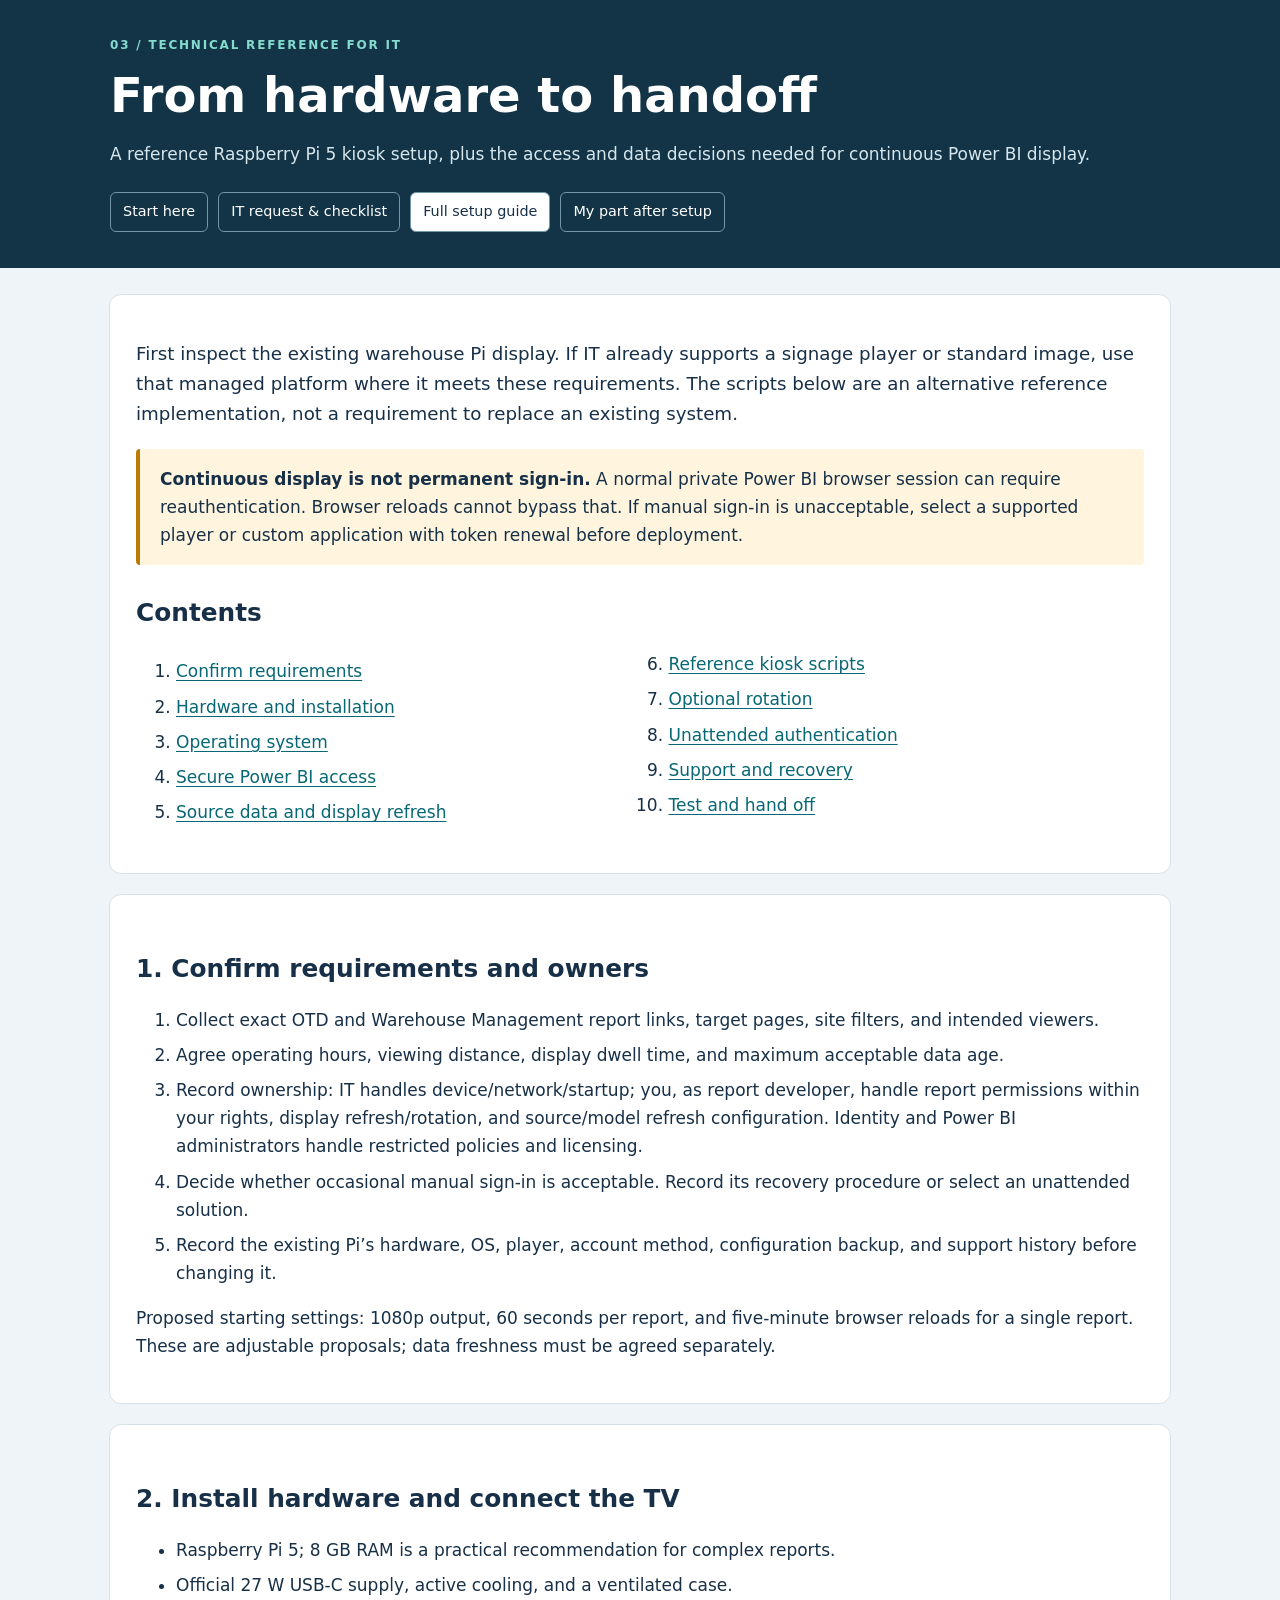
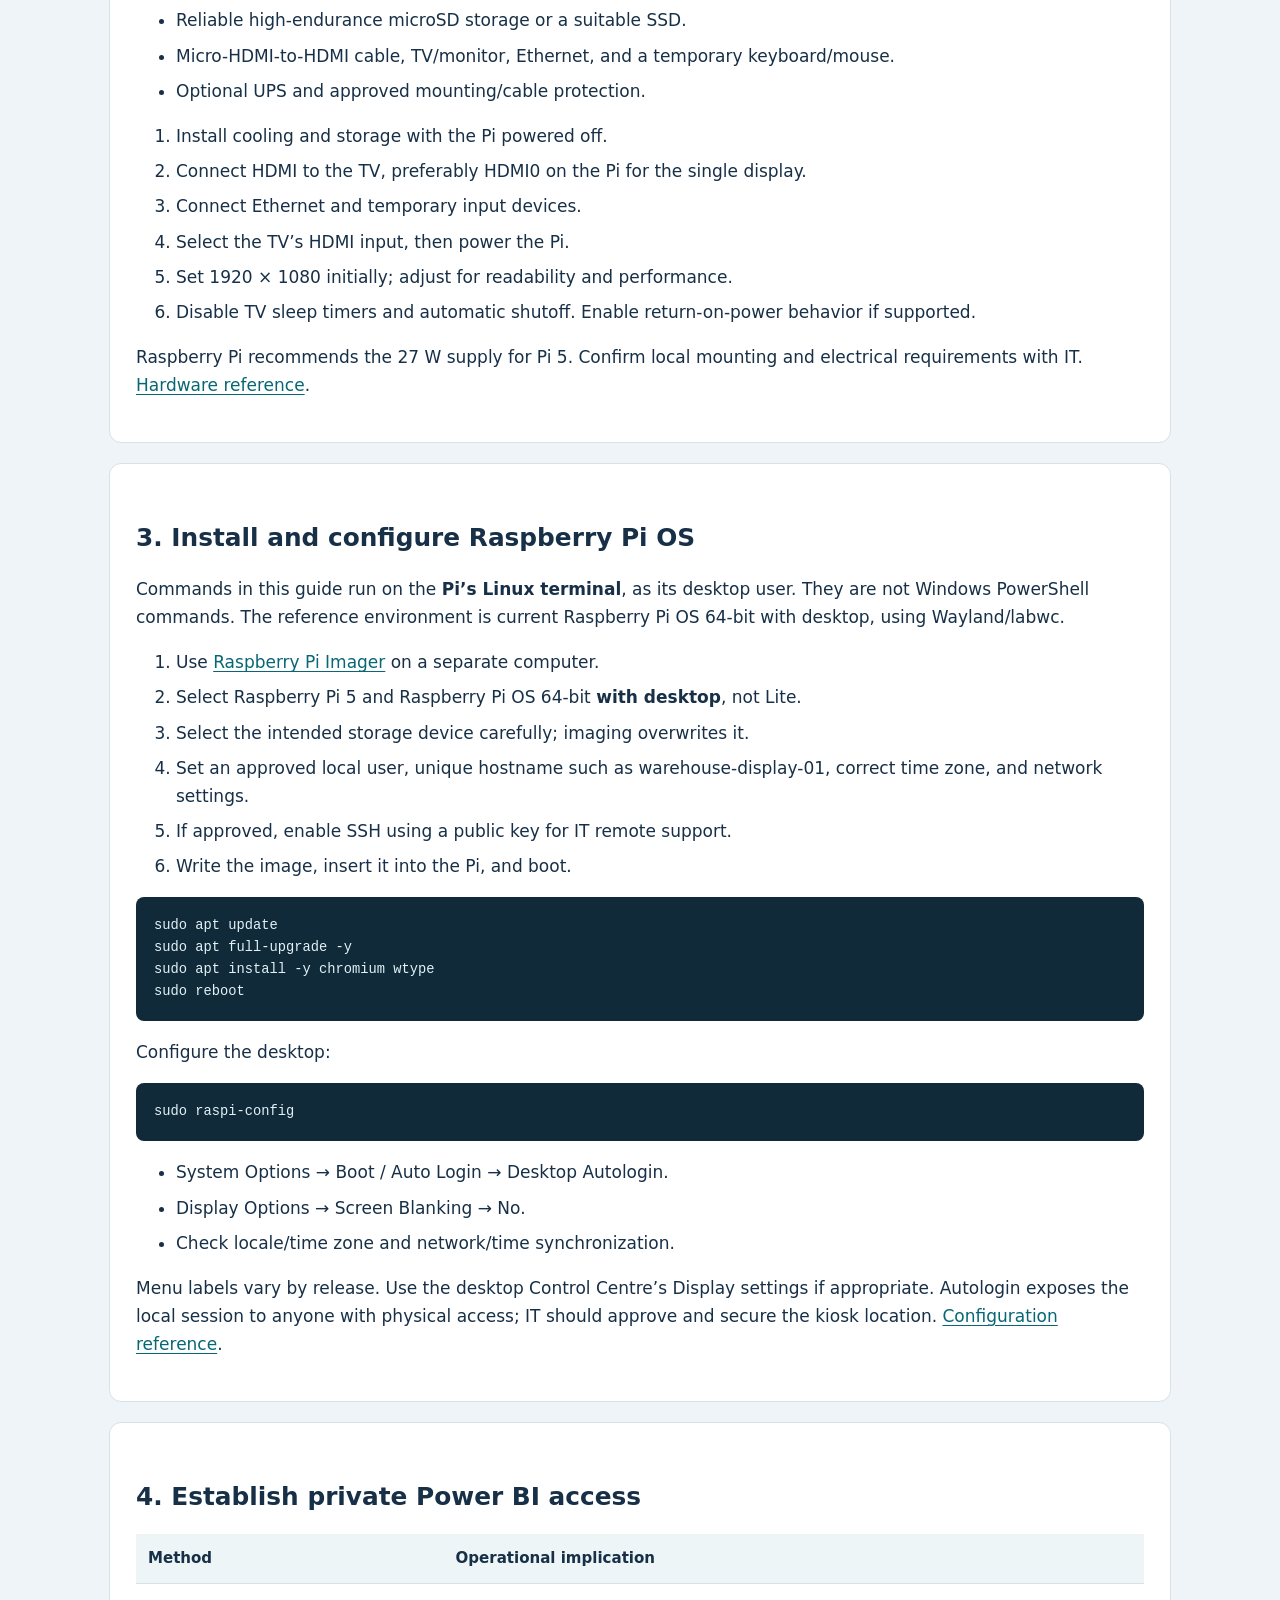
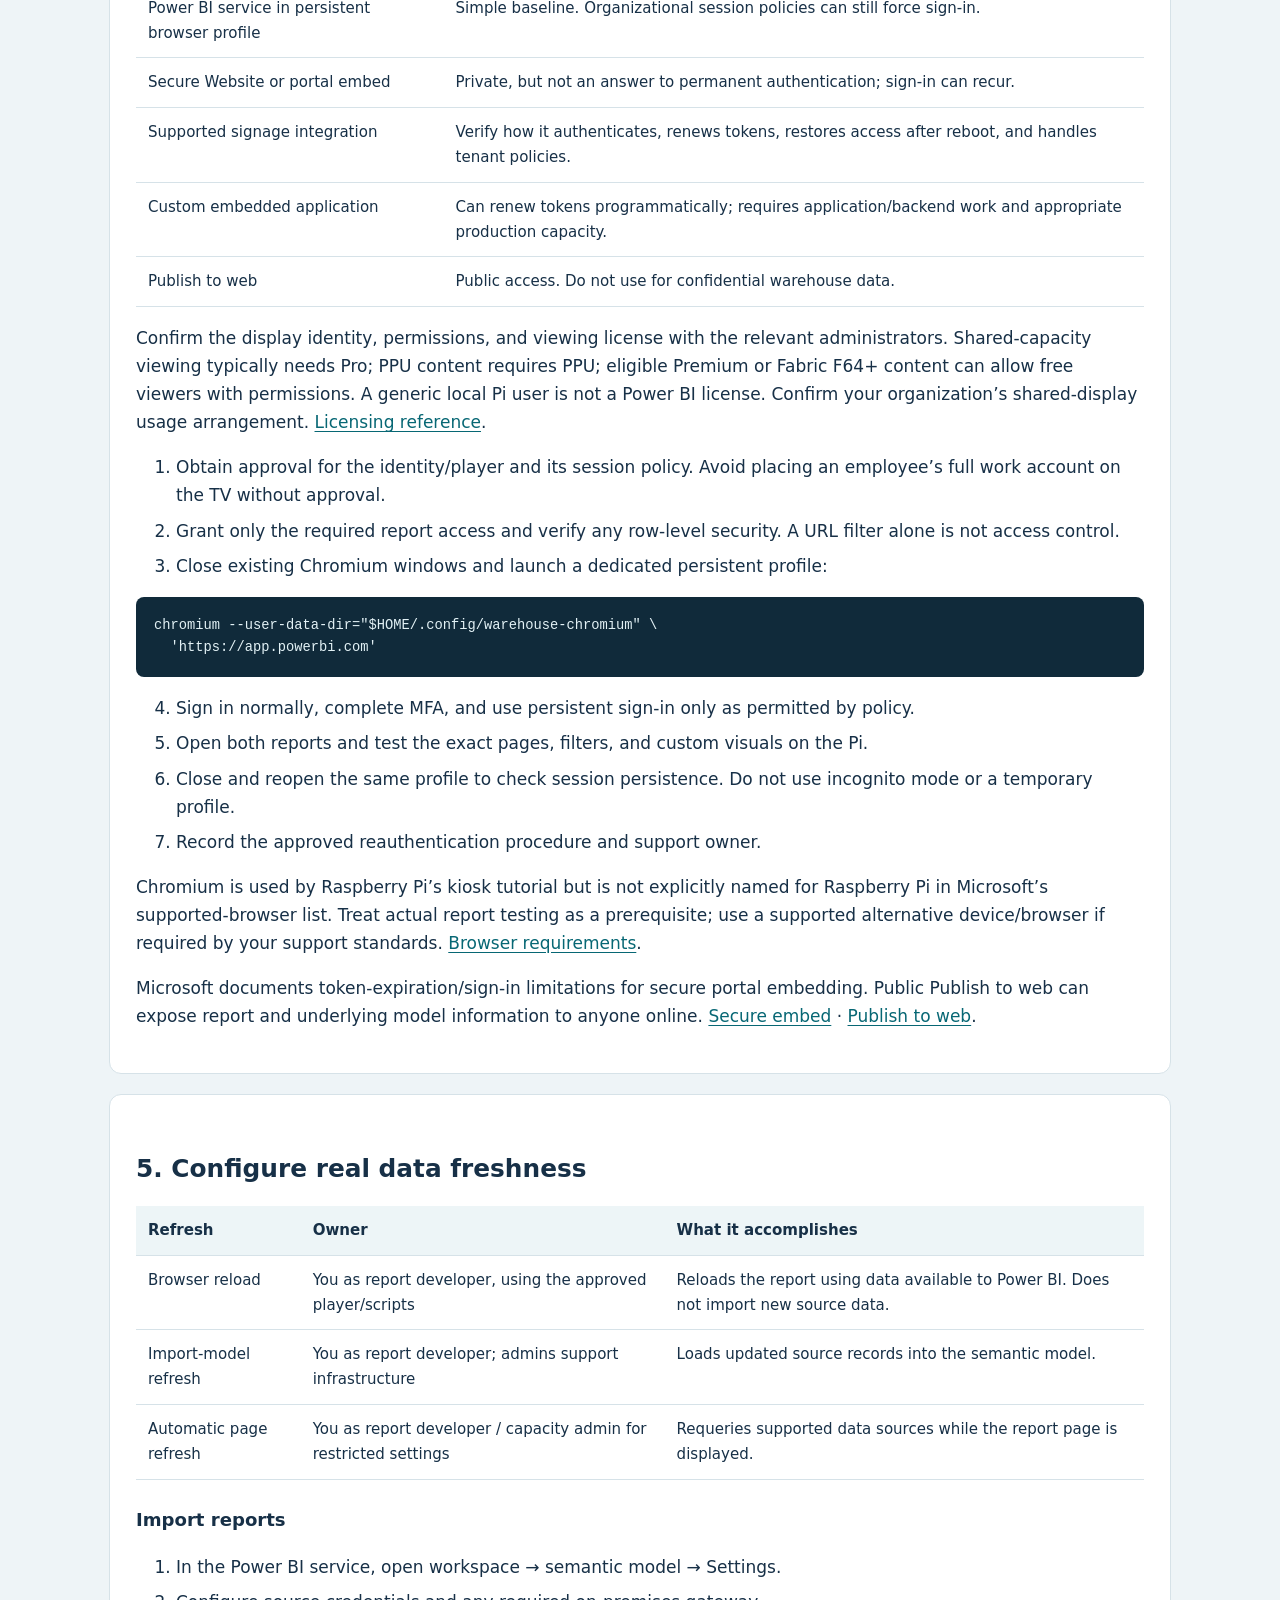
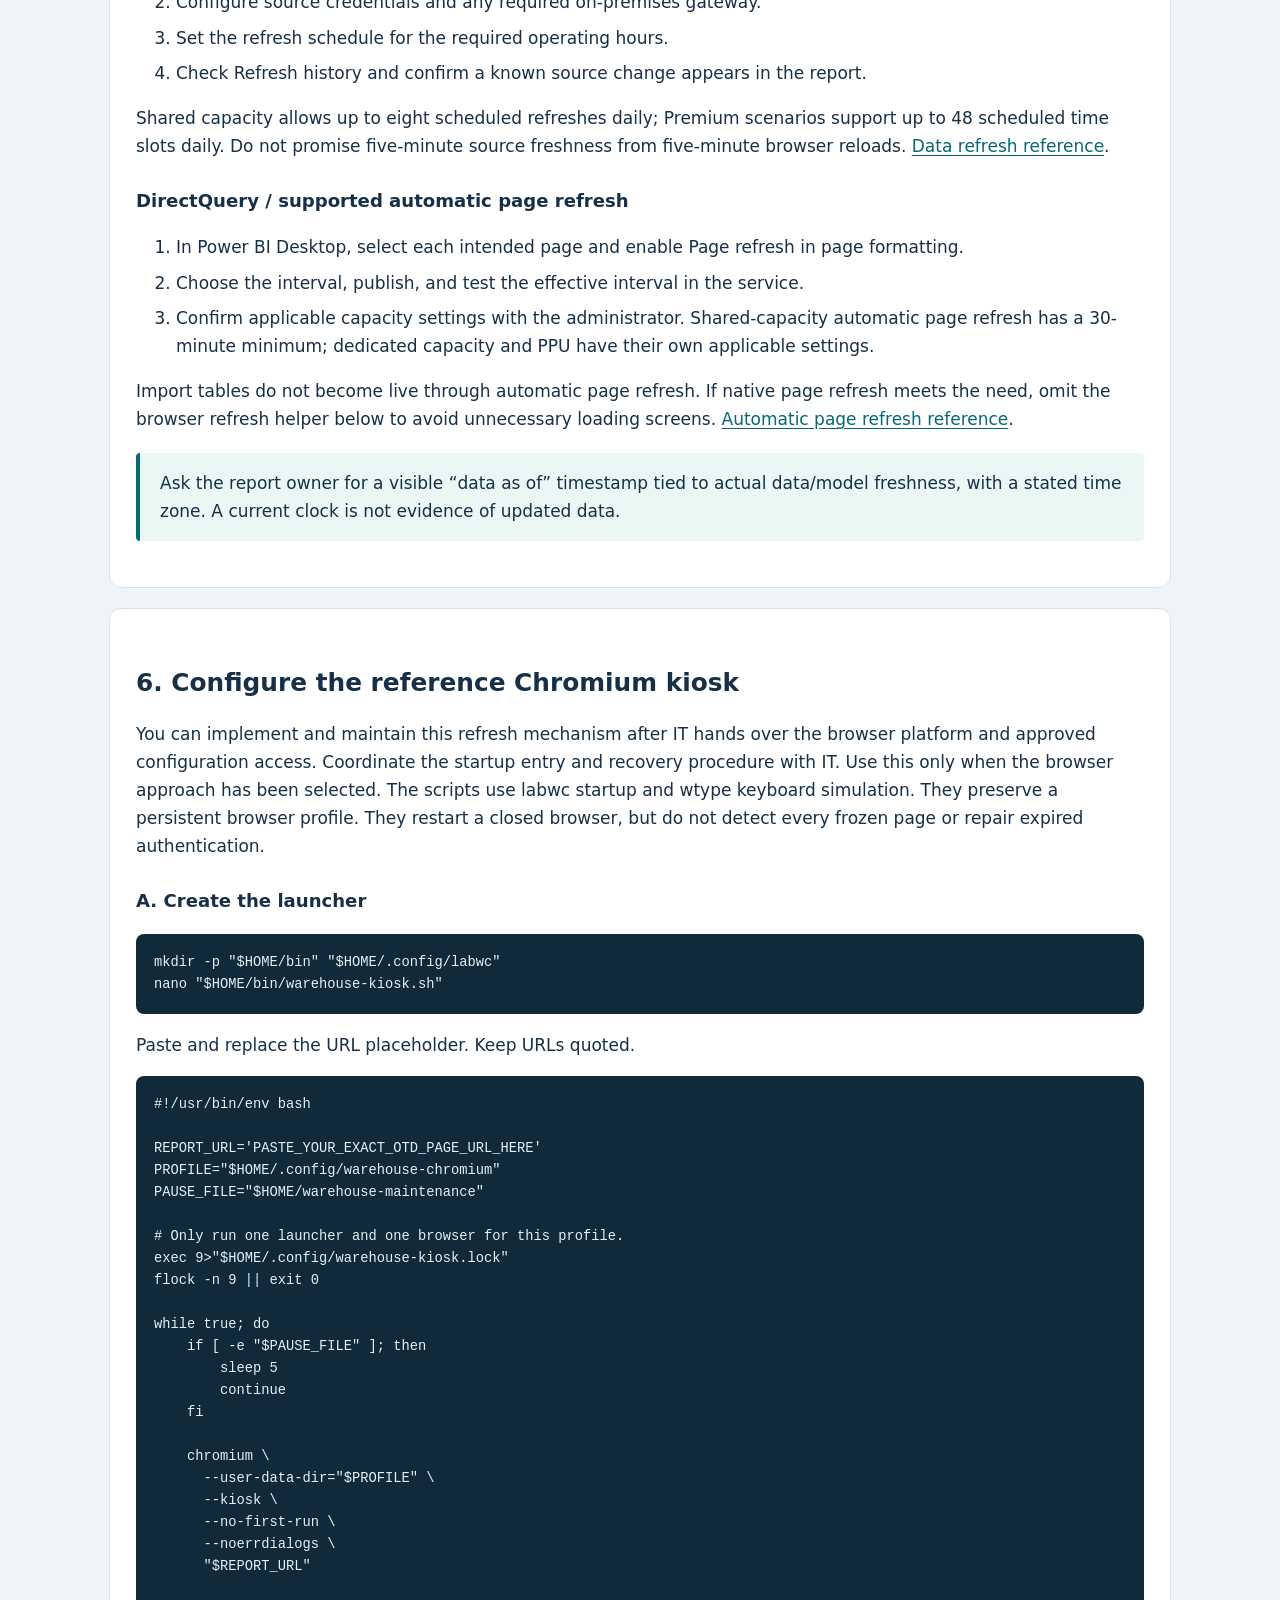
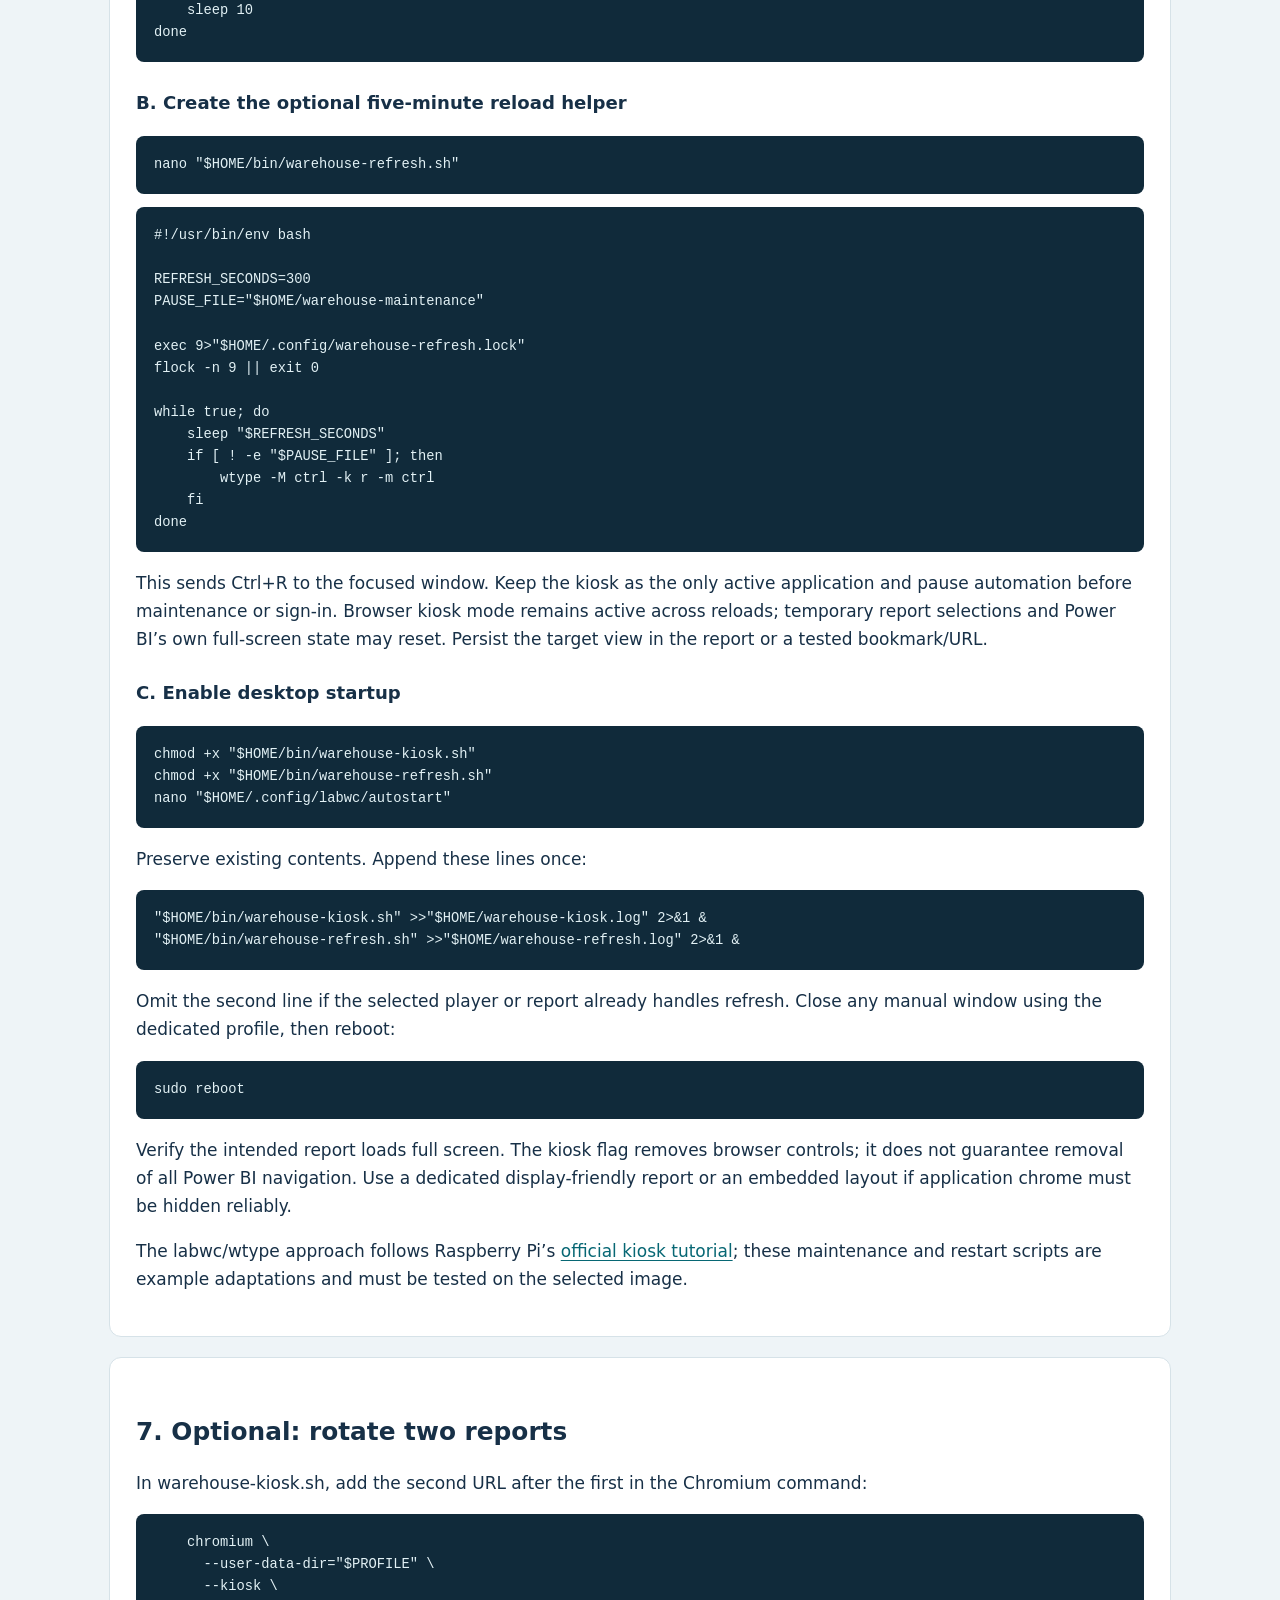
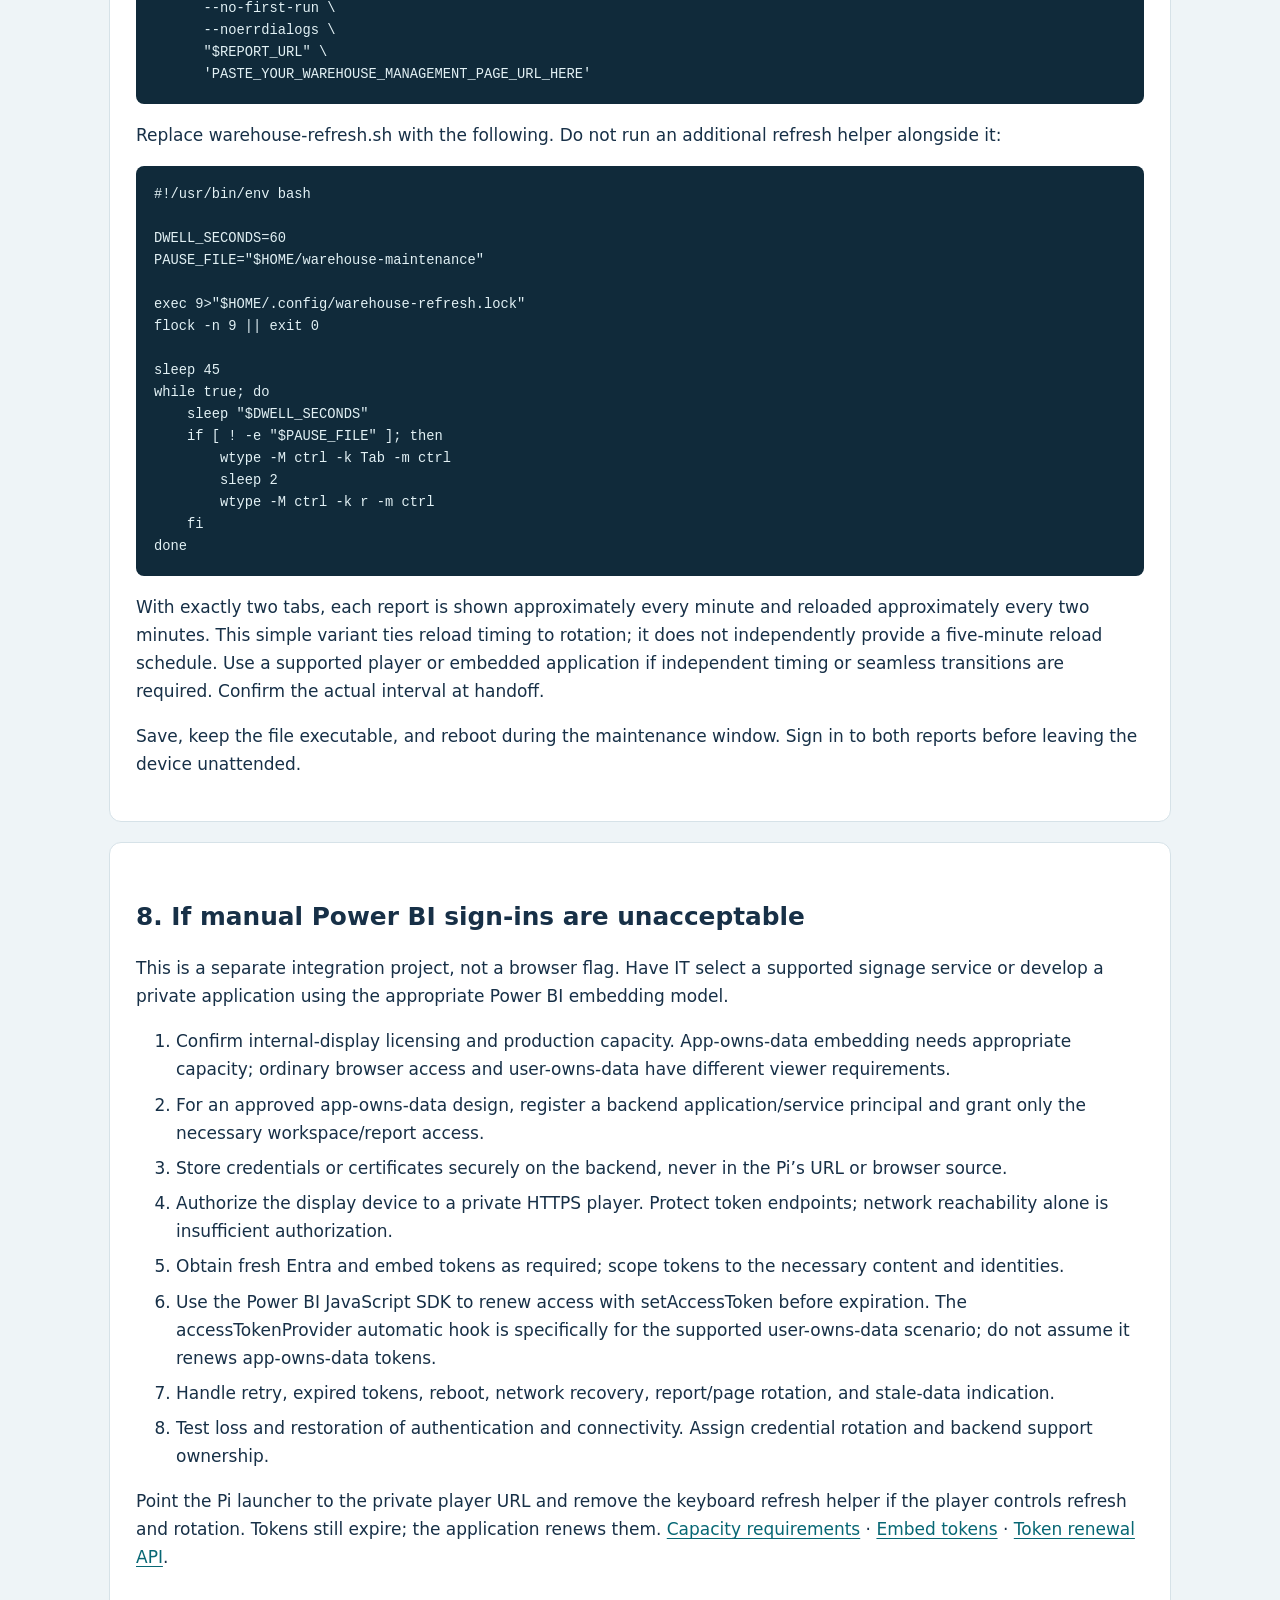
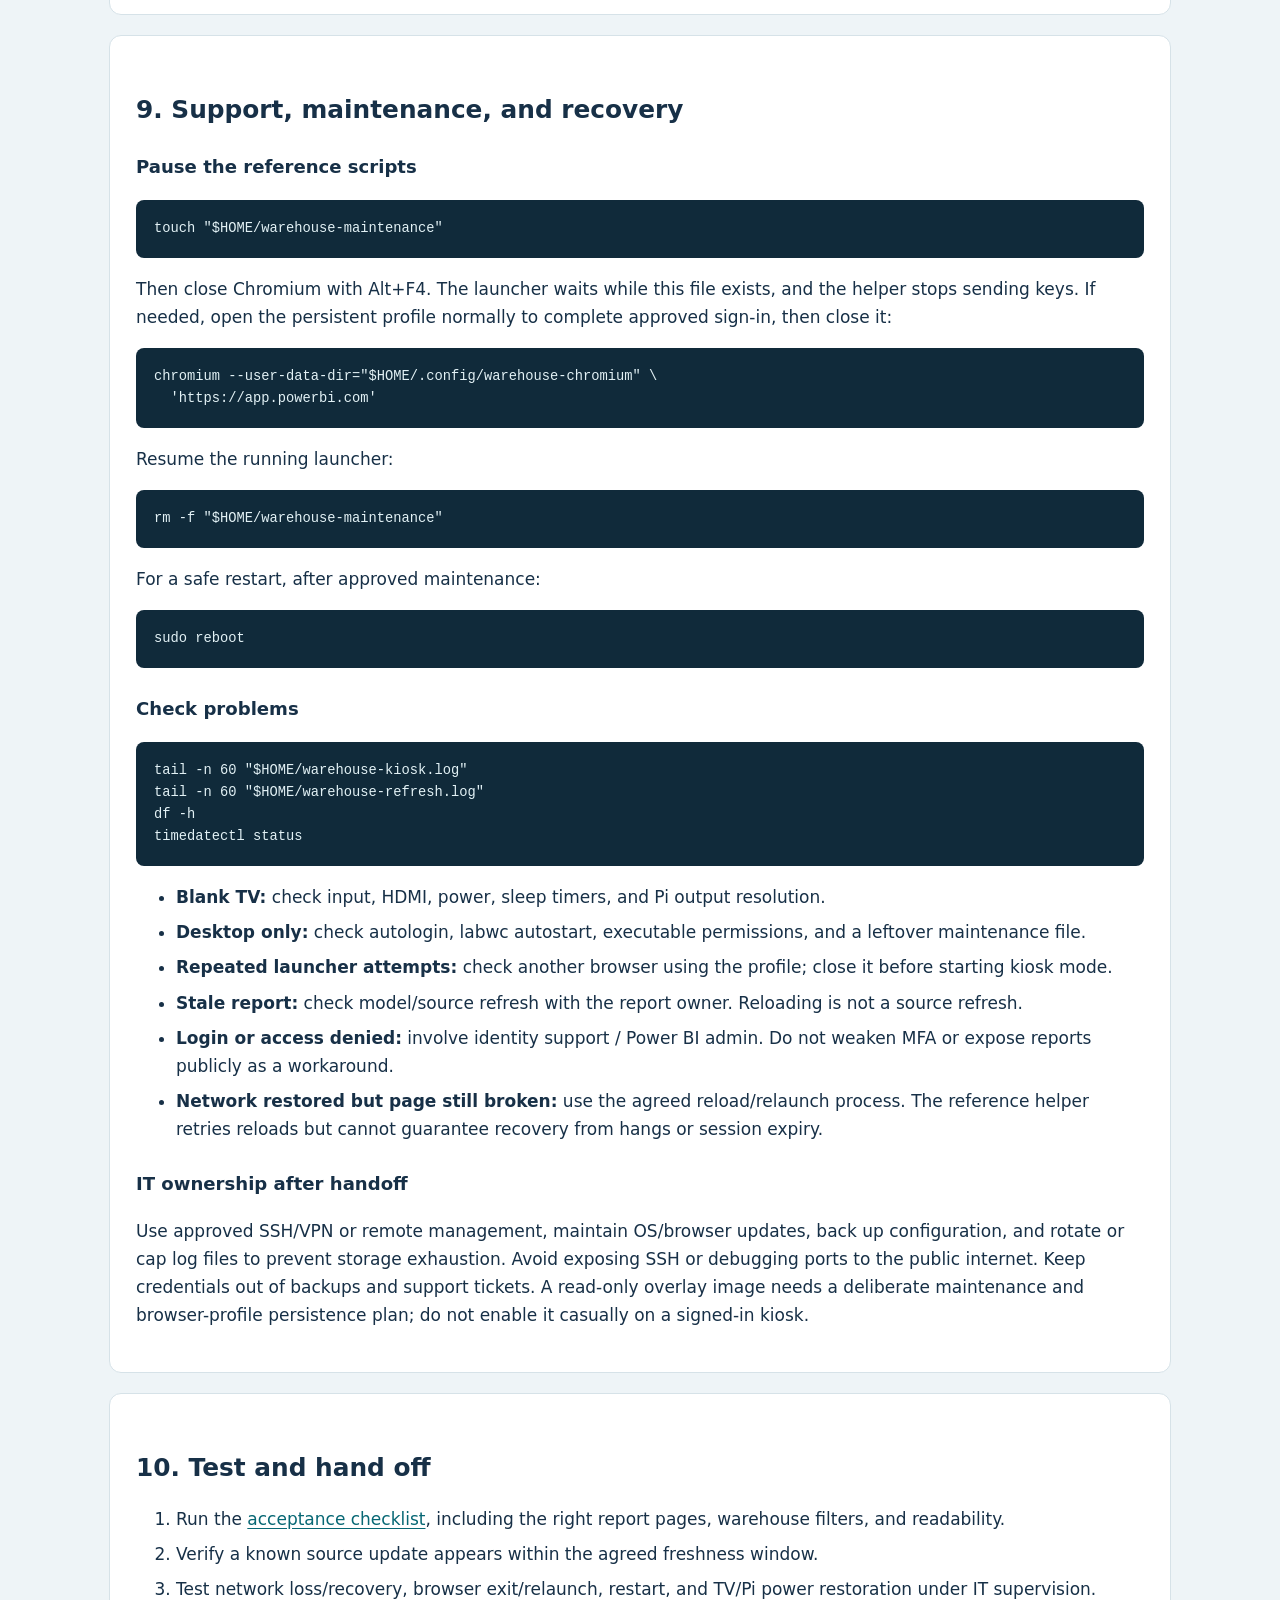
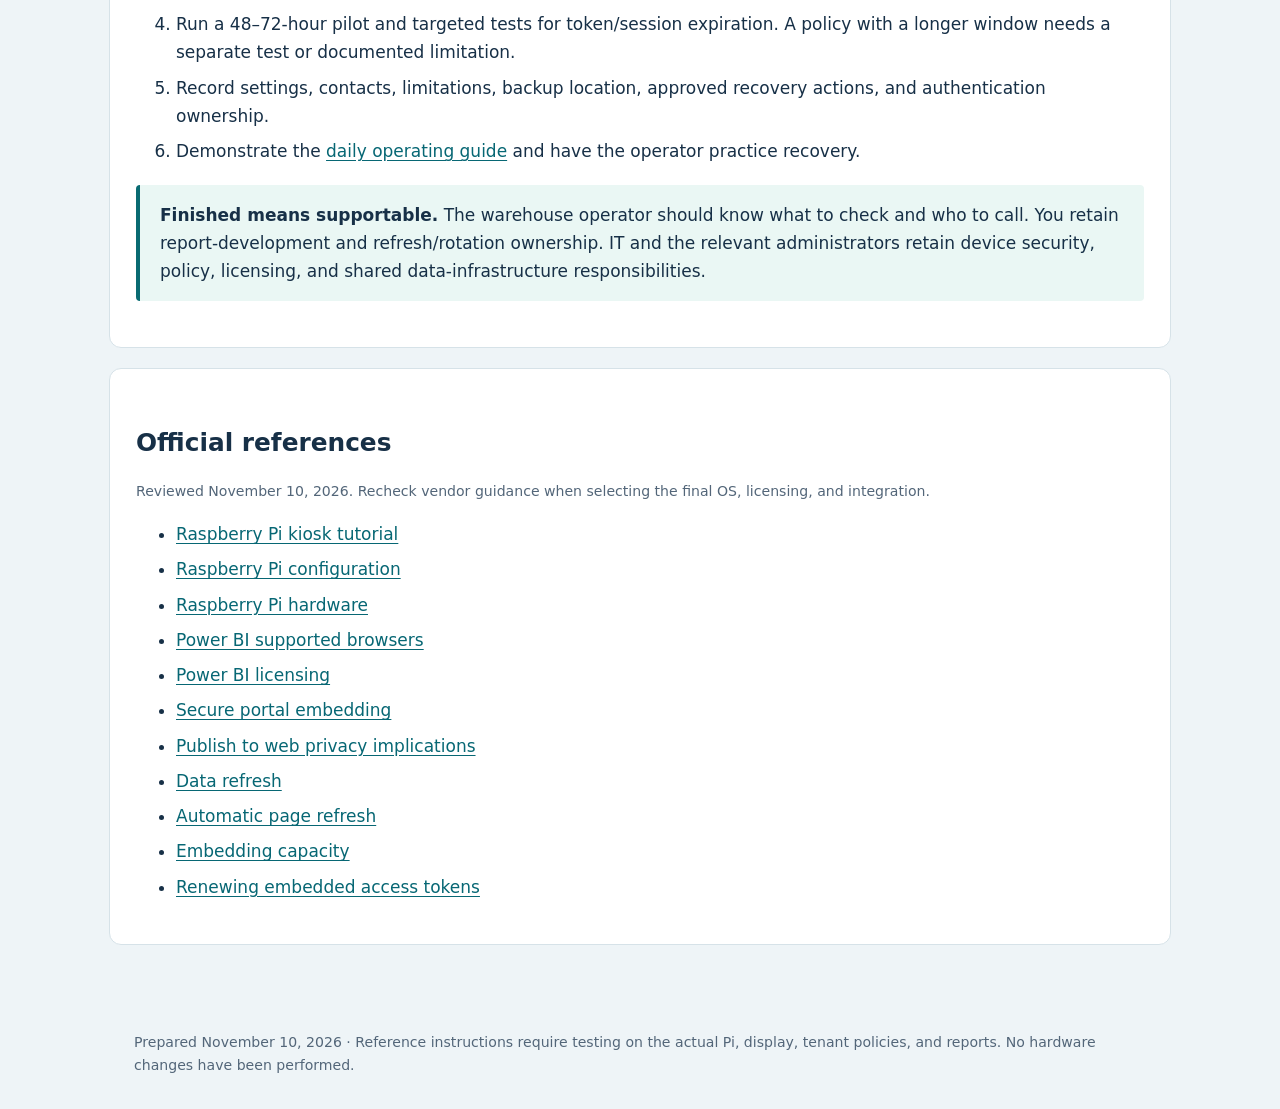
==== full-setup.html @ 1edba2c5 "Add warehouse Raspberry Pi Power BI setup and handoff docs" ====
<!doctype html>
<html lang="en"><head><meta charset="utf-8"><meta name="viewport" content="width=device-width,initial-scale=1"><title>Full Setup Guide — Raspberry Pi Warehouse Power BI Display</title><link rel="stylesheet" href="docs.css"></head><body><header><div class="eyebrow">03 / Technical reference for IT</div><h1>From hardware to handoff</h1><p>A reference Raspberry Pi 5 kiosk setup, plus the access and data decisions needed for continuous Power BI display.</p><nav aria-label="Documentation"><a href="index.html">Start here</a><a href="it-handoff.html">IT request &amp; checklist</a><a href="full-setup.html" aria-current="page">Full setup guide</a><a href="my-part.html">My part after setup</a></nav></header><main>
<article><p class="lead">First inspect the existing warehouse Pi display. If IT already supports a signage player or standard image, use that managed platform where it meets these requirements. The scripts below are an alternative reference implementation, not a requirement to replace an existing system.</p><div class="note attention"><strong>Continuous display is not permanent sign-in.</strong> A normal private Power BI browser session can require reauthentication. Browser reloads cannot bypass that. If manual sign-in is unacceptable, select a supported player or custom application with token renewal before deployment.</div><h2>Contents</h2><ol class="toc"><li><a href="#design">Confirm requirements</a></li><li><a href="#hardware">Hardware and installation</a></li><li><a href="#os">Operating system</a></li><li><a href="#access">Secure Power BI access</a></li><li><a href="#data">Source data and display refresh</a></li><li><a href="#kiosk">Reference kiosk scripts</a></li><li><a href="#rotation">Optional rotation</a></li><li><a href="#unattended">Unattended authentication</a></li><li><a href="#recovery">Support and recovery</a></li><li><a href="#acceptance">Test and hand off</a></li></ol></article>
<article id="design"><h2>1. Confirm requirements and owners</h2><ol><li>Collect exact OTD and Warehouse Management report links, target pages, site filters, and intended viewers.</li><li>Agree operating hours, viewing distance, display dwell time, and maximum acceptable data age.</li><li>Record ownership: IT handles device/network/startup; you, as report developer, handle report permissions within your rights, display refresh/rotation, and source/model refresh configuration. Identity and Power BI administrators handle restricted policies and licensing.</li><li>Decide whether occasional manual sign-in is acceptable. Record its recovery procedure or select an unattended solution.</li><li>Record the existing Pi’s hardware, OS, player, account method, configuration backup, and support history before changing it.</li></ol><p>Proposed starting settings: 1080p output, 60 seconds per report, and five-minute browser reloads for a single report. These are adjustable proposals; data freshness must be agreed separately.</p></article>
<article id="hardware"><h2>2. Install hardware and connect the TV</h2><ul><li>Raspberry Pi 5; 8 GB RAM is a practical recommendation for complex reports.</li><li>Official 27 W USB-C supply, active cooling, and a ventilated case.</li><li>Reliable high-endurance microSD storage or a suitable SSD.</li><li>Micro-HDMI-to-HDMI cable, TV/monitor, Ethernet, and a temporary keyboard/mouse.</li><li>Optional UPS and approved mounting/cable protection.</li></ul><ol><li>Install cooling and storage with the Pi powered off.</li><li>Connect HDMI to the TV, preferably HDMI0 on the Pi for the single display.</li><li>Connect Ethernet and temporary input devices.</li><li>Select the TV’s HDMI input, then power the Pi.</li><li>Set 1920 × 1080 initially; adjust for readability and performance.</li><li>Disable TV sleep timers and automatic shutoff. Enable return-on-power behavior if supported.</li></ol><p>Raspberry Pi recommends the 27 W supply for Pi 5. Confirm local mounting and electrical requirements with IT. <a href="https://www.raspberrypi.com/documentation/computers/raspberry-pi.html">Hardware reference</a>.</p></article>
<article id="os"><h2>3. Install and configure Raspberry Pi OS</h2><p>Commands in this guide run on the <strong>Pi’s Linux terminal</strong>, as its desktop user. They are not Windows PowerShell commands. The reference environment is current Raspberry Pi OS 64-bit with desktop, using Wayland/labwc.</p><ol><li>Use <a href="https://www.raspberrypi.com/software/">Raspberry Pi Imager</a> on a separate computer.</li><li>Select Raspberry Pi 5 and Raspberry Pi OS 64-bit <strong>with desktop</strong>, not Lite.</li><li>Select the intended storage device carefully; imaging overwrites it.</li><li>Set an approved local user, unique hostname such as warehouse-display-01, correct time zone, and network settings.</li><li>If approved, enable SSH using a public key for IT remote support.</li><li>Write the image, insert it into the Pi, and boot.</li></ol><pre><code>sudo apt update
sudo apt full-upgrade -y
sudo apt install -y chromium wtype
sudo reboot</code></pre><p>Configure the desktop:</p><pre><code>sudo raspi-config</code></pre><ul><li>System Options → Boot / Auto Login → Desktop Autologin.</li><li>Display Options → Screen Blanking → No.</li><li>Check locale/time zone and network/time synchronization.</li></ul><p>Menu labels vary by release. Use the desktop Control Centre’s Display settings if appropriate. Autologin exposes the local session to anyone with physical access; IT should approve and secure the kiosk location. <a href="https://www.raspberrypi.com/documentation/computers/configuration.html">Configuration reference</a>.</p></article>
<article id="access"><h2>4. Establish private Power BI access</h2><div class="table-wrap"><table><thead><tr><th>Method</th><th>Operational implication</th></tr></thead><tbody><tr><td>Power BI service in persistent browser profile</td><td>Simple baseline. Organizational session policies can still force sign-in.</td></tr><tr><td>Secure Website or portal embed</td><td>Private, but not an answer to permanent authentication; sign-in can recur.</td></tr><tr><td>Supported signage integration</td><td>Verify how it authenticates, renews tokens, restores access after reboot, and handles tenant policies.</td></tr><tr><td>Custom embedded application</td><td>Can renew tokens programmatically; requires application/backend work and appropriate production capacity.</td></tr><tr><td>Publish to web</td><td>Public access. Do not use for confidential warehouse data.</td></tr></tbody></table></div><p>Confirm the display identity, permissions, and viewing license with the relevant administrators. Shared-capacity viewing typically needs Pro; PPU content requires PPU; eligible Premium or Fabric F64+ content can allow free viewers with permissions. A generic local Pi user is not a Power BI license. Confirm your organization’s shared-display usage arrangement. <a href="https://learn.microsoft.com/en-us/power-bi/fundamentals/service-features-license-type">Licensing reference</a>.</p><ol><li>Obtain approval for the identity/player and its session policy. Avoid placing an employee’s full work account on the TV without approval.</li><li>Grant only the required report access and verify any row-level security. A URL filter alone is not access control.</li><li>Close existing Chromium windows and launch a dedicated persistent profile:</li></ol><pre><code>chromium --user-data-dir="$HOME/.config/warehouse-chromium" \
  'https://app.powerbi.com'</code></pre><ol start="4"><li>Sign in normally, complete MFA, and use persistent sign-in only as permitted by policy.</li><li>Open both reports and test the exact pages, filters, and custom visuals on the Pi.</li><li>Close and reopen the same profile to check session persistence. Do not use incognito mode or a temporary profile.</li><li>Record the approved reauthentication procedure and support owner.</li></ol><p>Chromium is used by Raspberry Pi’s kiosk tutorial but is not explicitly named for Raspberry Pi in Microsoft’s supported-browser list. Treat actual report testing as a prerequisite; use a supported alternative device/browser if required by your support standards. <a href="https://learn.microsoft.com/en-us/power-bi/fundamentals/power-bi-browsers">Browser requirements</a>.</p><p>Microsoft documents token-expiration/sign-in limitations for secure portal embedding. Public Publish to web can expose report and underlying model information to anyone online. <a href="https://learn.microsoft.com/en-us/power-bi/collaborate-share/service-embed-secure">Secure embed</a> · <a href="https://learn.microsoft.com/en-us/power-bi/collaborate-share/service-publish-to-web">Publish to web</a>.</p></article>
<article id="data"><h2>5. Configure real data freshness</h2><div class="table-wrap"><table><thead><tr><th>Refresh</th><th>Owner</th><th>What it accomplishes</th></tr></thead><tbody><tr><td>Browser reload</td><td>You as report developer, using the approved player/scripts</td><td>Reloads the report using data available to Power BI. Does not import new source data.</td></tr><tr><td>Import-model refresh</td><td>You as report developer; admins support infrastructure</td><td>Loads updated source records into the semantic model.</td></tr><tr><td>Automatic page refresh</td><td>You as report developer / capacity admin for restricted settings</td><td>Requeries supported data sources while the report page is displayed.</td></tr></tbody></table></div><h3>Import reports</h3><ol><li>In the Power BI service, open workspace → semantic model → Settings.</li><li>Configure source credentials and any required on-premises gateway.</li><li>Set the refresh schedule for the required operating hours.</li><li>Check Refresh history and confirm a known source change appears in the report.</li></ol><p>Shared capacity allows up to eight scheduled refreshes daily; Premium scenarios support up to 48 scheduled time slots daily. Do not promise five-minute source freshness from five-minute browser reloads. <a href="https://learn.microsoft.com/en-us/power-bi/connect-data/refresh-data">Data refresh reference</a>.</p><h3>DirectQuery / supported automatic page refresh</h3><ol><li>In Power BI Desktop, select each intended page and enable Page refresh in page formatting.</li><li>Choose the interval, publish, and test the effective interval in the service.</li><li>Confirm applicable capacity settings with the administrator. Shared-capacity automatic page refresh has a 30-minute minimum; dedicated capacity and PPU have their own applicable settings.</li></ol><p>Import tables do not become live through automatic page refresh. If native page refresh meets the need, omit the browser refresh helper below to avoid unnecessary loading screens. <a href="https://learn.microsoft.com/en-us/power-bi/create-reports/desktop-automatic-page-refresh">Automatic page refresh reference</a>.</p><div class="note">Ask the report owner for a visible “data as of” timestamp tied to actual data/model freshness, with a stated time zone. A current clock is not evidence of updated data.</div></article>
<article id="kiosk"><h2>6. Configure the reference Chromium kiosk</h2><p>You can implement and maintain this refresh mechanism after IT hands over the browser platform and approved configuration access. Coordinate the startup entry and recovery procedure with IT. Use this only when the browser approach has been selected. The scripts use labwc startup and wtype keyboard simulation. They preserve a persistent browser profile. They restart a closed browser, but do not detect every frozen page or repair expired authentication.</p><h3>A. Create the launcher</h3><pre><code>mkdir -p "$HOME/bin" "$HOME/.config/labwc"
nano "$HOME/bin/warehouse-kiosk.sh"</code></pre><p>Paste and replace the URL placeholder. Keep URLs quoted.</p><pre><code>#!/usr/bin/env bash

REPORT_URL='PASTE_YOUR_EXACT_OTD_PAGE_URL_HERE'
PROFILE="$HOME/.config/warehouse-chromium"
PAUSE_FILE="$HOME/warehouse-maintenance"

# Only run one launcher and one browser for this profile.
exec 9&gt;"$HOME/.config/warehouse-kiosk.lock"
flock -n 9 || exit 0

while true; do
    if [ -e "$PAUSE_FILE" ]; then
        sleep 5
        continue
    fi

    chromium \
      --user-data-dir="$PROFILE" \
      --kiosk \
      --no-first-run \
      --noerrdialogs \
      "$REPORT_URL"

    sleep 10
done</code></pre><h3>B. Create the optional five-minute reload helper</h3><pre><code>nano "$HOME/bin/warehouse-refresh.sh"</code></pre><pre><code>#!/usr/bin/env bash

REFRESH_SECONDS=300
PAUSE_FILE="$HOME/warehouse-maintenance"

exec 9&gt;"$HOME/.config/warehouse-refresh.lock"
flock -n 9 || exit 0

while true; do
    sleep "$REFRESH_SECONDS"
    if [ ! -e "$PAUSE_FILE" ]; then
        wtype -M ctrl -k r -m ctrl
    fi
done</code></pre><p>This sends Ctrl+R to the focused window. Keep the kiosk as the only active application and pause automation before maintenance or sign-in. Browser kiosk mode remains active across reloads; temporary report selections and Power BI’s own full-screen state may reset. Persist the target view in the report or a tested bookmark/URL.</p><h3>C. Enable desktop startup</h3><pre><code>chmod +x "$HOME/bin/warehouse-kiosk.sh"
chmod +x "$HOME/bin/warehouse-refresh.sh"
nano "$HOME/.config/labwc/autostart"</code></pre><p>Preserve existing contents. Append these lines once:</p><pre><code>"$HOME/bin/warehouse-kiosk.sh" &gt;&gt;"$HOME/warehouse-kiosk.log" 2&gt;&amp;1 &amp;
"$HOME/bin/warehouse-refresh.sh" &gt;&gt;"$HOME/warehouse-refresh.log" 2&gt;&amp;1 &amp;</code></pre><p>Omit the second line if the selected player or report already handles refresh. Close any manual window using the dedicated profile, then reboot:</p><pre><code>sudo reboot</code></pre><p>Verify the intended report loads full screen. The kiosk flag removes browser controls; it does not guarantee removal of all Power BI navigation. Use a dedicated display-friendly report or an embedded layout if application chrome must be hidden reliably.</p><p>The labwc/wtype approach follows Raspberry Pi’s <a href="https://www.raspberrypi.com/tutorials/how-to-use-a-raspberry-pi-in-kiosk-mode/">official kiosk tutorial</a>; these maintenance and restart scripts are example adaptations and must be tested on the selected image.</p></article>
<article id="rotation"><h2>7. Optional: rotate two reports</h2><p>In warehouse-kiosk.sh, add the second URL after the first in the Chromium command:</p><pre><code>    chromium \
      --user-data-dir="$PROFILE" \
      --kiosk \
      --no-first-run \
      --noerrdialogs \
      "$REPORT_URL" \
      'PASTE_YOUR_WAREHOUSE_MANAGEMENT_PAGE_URL_HERE'</code></pre><p>Replace warehouse-refresh.sh with the following. Do not run an additional refresh helper alongside it:</p><pre><code>#!/usr/bin/env bash

DWELL_SECONDS=60
PAUSE_FILE="$HOME/warehouse-maintenance"

exec 9&gt;"$HOME/.config/warehouse-refresh.lock"
flock -n 9 || exit 0

sleep 45
while true; do
    sleep "$DWELL_SECONDS"
    if [ ! -e "$PAUSE_FILE" ]; then
        wtype -M ctrl -k Tab -m ctrl
        sleep 2
        wtype -M ctrl -k r -m ctrl
    fi
done</code></pre><p>With exactly two tabs, each report is shown approximately every minute and reloaded approximately every two minutes. This simple variant ties reload timing to rotation; it does not independently provide a five-minute reload schedule. Use a supported player or embedded application if independent timing or seamless transitions are required. Confirm the actual interval at handoff.</p><p>Save, keep the file executable, and reboot during the maintenance window. Sign in to both reports before leaving the device unattended.</p></article>
<article id="unattended"><h2>8. If manual Power BI sign-ins are unacceptable</h2><p>This is a separate integration project, not a browser flag. Have IT select a supported signage service or develop a private application using the appropriate Power BI embedding model.</p><ol><li>Confirm internal-display licensing and production capacity. App-owns-data embedding needs appropriate capacity; ordinary browser access and user-owns-data have different viewer requirements.</li><li>For an approved app-owns-data design, register a backend application/service principal and grant only the necessary workspace/report access.</li><li>Store credentials or certificates securely on the backend, never in the Pi’s URL or browser source.</li><li>Authorize the display device to a private HTTPS player. Protect token endpoints; network reachability alone is insufficient authorization.</li><li>Obtain fresh Entra and embed tokens as required; scope tokens to the necessary content and identities.</li><li>Use the Power BI JavaScript SDK to renew access with setAccessToken before expiration. The accessTokenProvider automatic hook is specifically for the supported user-owns-data scenario; do not assume it renews app-owns-data tokens.</li><li>Handle retry, expired tokens, reboot, network recovery, report/page rotation, and stale-data indication.</li><li>Test loss and restoration of authentication and connectivity. Assign credential rotation and backend support ownership.</li></ol><p>Point the Pi launcher to the private player URL and remove the keyboard refresh helper if the player controls refresh and rotation. Tokens still expire; the application renews them. <a href="https://learn.microsoft.com/en-us/power-bi/developer/embedded/embedded-capacity">Capacity requirements</a> · <a href="https://learn.microsoft.com/en-us/power-bi/developer/embedded/generate-embed-token">Embed tokens</a> · <a href="https://learn.microsoft.com/en-us/javascript/api/overview/powerbi/refresh-token">Token renewal API</a>.</p></article>
<article id="recovery"><h2>9. Support, maintenance, and recovery</h2><h3>Pause the reference scripts</h3><pre><code>touch "$HOME/warehouse-maintenance"</code></pre><p>Then close Chromium with Alt+F4. The launcher waits while this file exists, and the helper stops sending keys. If needed, open the persistent profile normally to complete approved sign-in, then close it:</p><pre><code>chromium --user-data-dir="$HOME/.config/warehouse-chromium" \
  'https://app.powerbi.com'</code></pre><p>Resume the running launcher:</p><pre><code>rm -f "$HOME/warehouse-maintenance"</code></pre><p>For a safe restart, after approved maintenance:</p><pre><code>sudo reboot</code></pre><h3>Check problems</h3><pre><code>tail -n 60 "$HOME/warehouse-kiosk.log"
tail -n 60 "$HOME/warehouse-refresh.log"
df -h
timedatectl status</code></pre><ul><li><strong>Blank TV:</strong> check input, HDMI, power, sleep timers, and Pi output resolution.</li><li><strong>Desktop only:</strong> check autologin, labwc autostart, executable permissions, and a leftover maintenance file.</li><li><strong>Repeated launcher attempts:</strong> check another browser using the profile; close it before starting kiosk mode.</li><li><strong>Stale report:</strong> check model/source refresh with the report owner. Reloading is not a source refresh.</li><li><strong>Login or access denied:</strong> involve identity support / Power BI admin. Do not weaken MFA or expose reports publicly as a workaround.</li><li><strong>Network restored but page still broken:</strong> use the agreed reload/relaunch process. The reference helper retries reloads but cannot guarantee recovery from hangs or session expiry.</li></ul><h3>IT ownership after handoff</h3><p>Use approved SSH/VPN or remote management, maintain OS/browser updates, back up configuration, and rotate or cap log files to prevent storage exhaustion. Avoid exposing SSH or debugging ports to the public internet. Keep credentials out of backups and support tickets. A read-only overlay image needs a deliberate maintenance and browser-profile persistence plan; do not enable it casually on a signed-in kiosk.</p></article>
<article id="acceptance"><h2>10. Test and hand off</h2><ol><li>Run the <a href="it-handoff.html">acceptance checklist</a>, including the right report pages, warehouse filters, and readability.</li><li>Verify a known source update appears within the agreed freshness window.</li><li>Test network loss/recovery, browser exit/relaunch, restart, and TV/Pi power restoration under IT supervision.</li><li>Run a 48–72-hour pilot and targeted tests for token/session expiration. A policy with a longer window needs a separate test or documented limitation.</li><li>Record settings, contacts, limitations, backup location, approved recovery actions, and authentication ownership.</li><li>Demonstrate the <a href="my-part.html">daily operating guide</a> and have the operator practice recovery.</li></ol><div class="note"><strong>Finished means supportable.</strong> The warehouse operator should know what to check and who to call. You retain report-development and refresh/rotation ownership. IT and the relevant administrators retain device security, policy, licensing, and shared data-infrastructure responsibilities.</div></article>
<article id="sources"><h2>Official references</h2><p class="small">Reviewed November 10, 2026. Recheck vendor guidance when selecting the final OS, licensing, and integration.</p><ul><li><a href="https://www.raspberrypi.com/tutorials/how-to-use-a-raspberry-pi-in-kiosk-mode/">Raspberry Pi kiosk tutorial</a></li><li><a href="https://www.raspberrypi.com/documentation/computers/configuration.html">Raspberry Pi configuration</a></li><li><a href="https://www.raspberrypi.com/documentation/computers/raspberry-pi.html">Raspberry Pi hardware</a></li><li><a href="https://learn.microsoft.com/en-us/power-bi/fundamentals/power-bi-browsers">Power BI supported browsers</a></li><li><a href="https://learn.microsoft.com/en-us/power-bi/fundamentals/service-features-license-type">Power BI licensing</a></li><li><a href="https://learn.microsoft.com/en-us/power-bi/collaborate-share/service-embed-secure">Secure portal embedding</a></li><li><a href="https://learn.microsoft.com/en-us/power-bi/collaborate-share/service-publish-to-web">Publish to web privacy implications</a></li><li><a href="https://learn.microsoft.com/en-us/power-bi/connect-data/refresh-data">Data refresh</a></li><li><a href="https://learn.microsoft.com/en-us/power-bi/create-reports/desktop-automatic-page-refresh">Automatic page refresh</a></li><li><a href="https://learn.microsoft.com/en-us/power-bi/developer/embedded/embedded-capacity">Embedding capacity</a></li><li><a href="https://learn.microsoft.com/en-us/javascript/api/overview/powerbi/refresh-token">Renewing embedded access tokens</a></li></ul></article>
</main><footer>Prepared November 10, 2026 · Reference instructions require testing on the actual Pi, display, tenant policies, and reports. No hardware changes have been performed.</footer></body></html>
---- docs.css ----
:root{--ink:#173047;--muted:#536679;--accent:#096b72;--line:#d6e2e8;--paper:#fff;--bg:#eef4f7}*{box-sizing:border-box}body{margin:0;background:var(--bg);color:var(--ink);font:17px/1.65 system-ui,-apple-system,'Segoe UI',sans-serif}header{background:#133447;color:white;padding:36px max(24px,calc((100% - 1060px)/2))}header p{color:#d5e6ed;margin-bottom:0}.eyebrow{text-transform:uppercase;letter-spacing:.15em;font-size:.75rem;font-weight:700;color:#83dcce}h1{font-size:clamp(2rem,4vw,3rem);line-height:1.15;margin:12px 0}h2{margin-top:2rem;line-height:1.3;font-size:1.55rem}h3{font-size:1.13rem;margin-top:1.6rem}nav{display:flex;gap:10px;flex-wrap:wrap;margin-top:24px}nav a{color:white;border:1px solid #7296a6;border-radius:6px;padding:7px 12px;text-decoration:none;font-size:.9rem}nav a[aria-current=page]{background:#fff;color:var(--ink)}main{max-width:1110px;margin:26px auto;padding:0 24px 40px}article,.card{background:white;border:1px solid var(--line);border-radius:12px;padding:26px;margin-bottom:20px}.grid{display:grid;grid-template-columns:repeat(auto-fit,minmax(250px,1fr));gap:20px}.grid .card{margin:0}a{color:#076774;text-underline-offset:3px}a:hover{text-decoration-thickness:2px}.lead{font-size:1.14rem}.note{background:#eaf7f4;border-left:4px solid var(--accent);padding:16px 20px;border-radius:4px;margin:20px 0}.attention{background:#fff5df;border-color:#bb7a00}.small,footer{font-size:.88rem;color:var(--muted)}footer{max-width:1060px;margin:auto;padding:0 24px 32px}li{margin:.45rem 0}table{width:100%;border-collapse:collapse;font-size:.94rem}th,td{text-align:left;vertical-align:top;border-bottom:1px solid var(--line);padding:12px}th{background:#edf5f7}.table-wrap{overflow-x:auto}pre{background:#102a3a;color:#e2f1f5;padding:18px;border-radius:8px;overflow:auto;font: .86rem/1.6 Consolas,monospace}code{font-family:Consolas,monospace;overflow-wrap:anywhere}pre code{overflow-wrap:normal}blockquote{margin:0;padding:20px;border:1px solid var(--line);background:#f7fafb}input[type=checkbox]{width:18px;height:18px;accent-color:var(--accent);vertical-align:middle;margin-right:8px}.checks{list-style:none;padding-left:0}.checks label{cursor:pointer}.field{display:block;border-bottom:1px solid #8198a7;min-height:32px;margin:5px 0 14px}.step{color:var(--accent);font-weight:700}.tag{font-size:.8rem;background:#e7f1f4;border-radius:20px;padding:4px 10px}.toc{columns:2}.toc li{break-inside:avoid}section{scroll-margin-top:20px}@media(max-width:650px){article,.card{padding:19px}th,td{padding:9px}.toc{columns:1}body{font-size:16px}}@media print{body{background:#fff;font-size:10pt;color:#000}header{background:white;color:#000;padding:0 0 12px;border-bottom:2px solid #000}header p,.eyebrow{color:#333}nav{display:none}main{margin:0;padding:0;max-width:none}article,.card{border:0;padding:0;border-radius:0;margin:16px 0}.grid{display:block}.grid .card{margin-bottom:16px}h2,h3{break-after:avoid}tr,.note,blockquote{break-inside:avoid}pre{white-space:pre-wrap;overflow-wrap:anywhere;background:#f2f2f2;color:#000;border:1px solid #ccc;font-size:8pt}a{color:#000}footer{padding:16px 0}.no-print{display:none}}
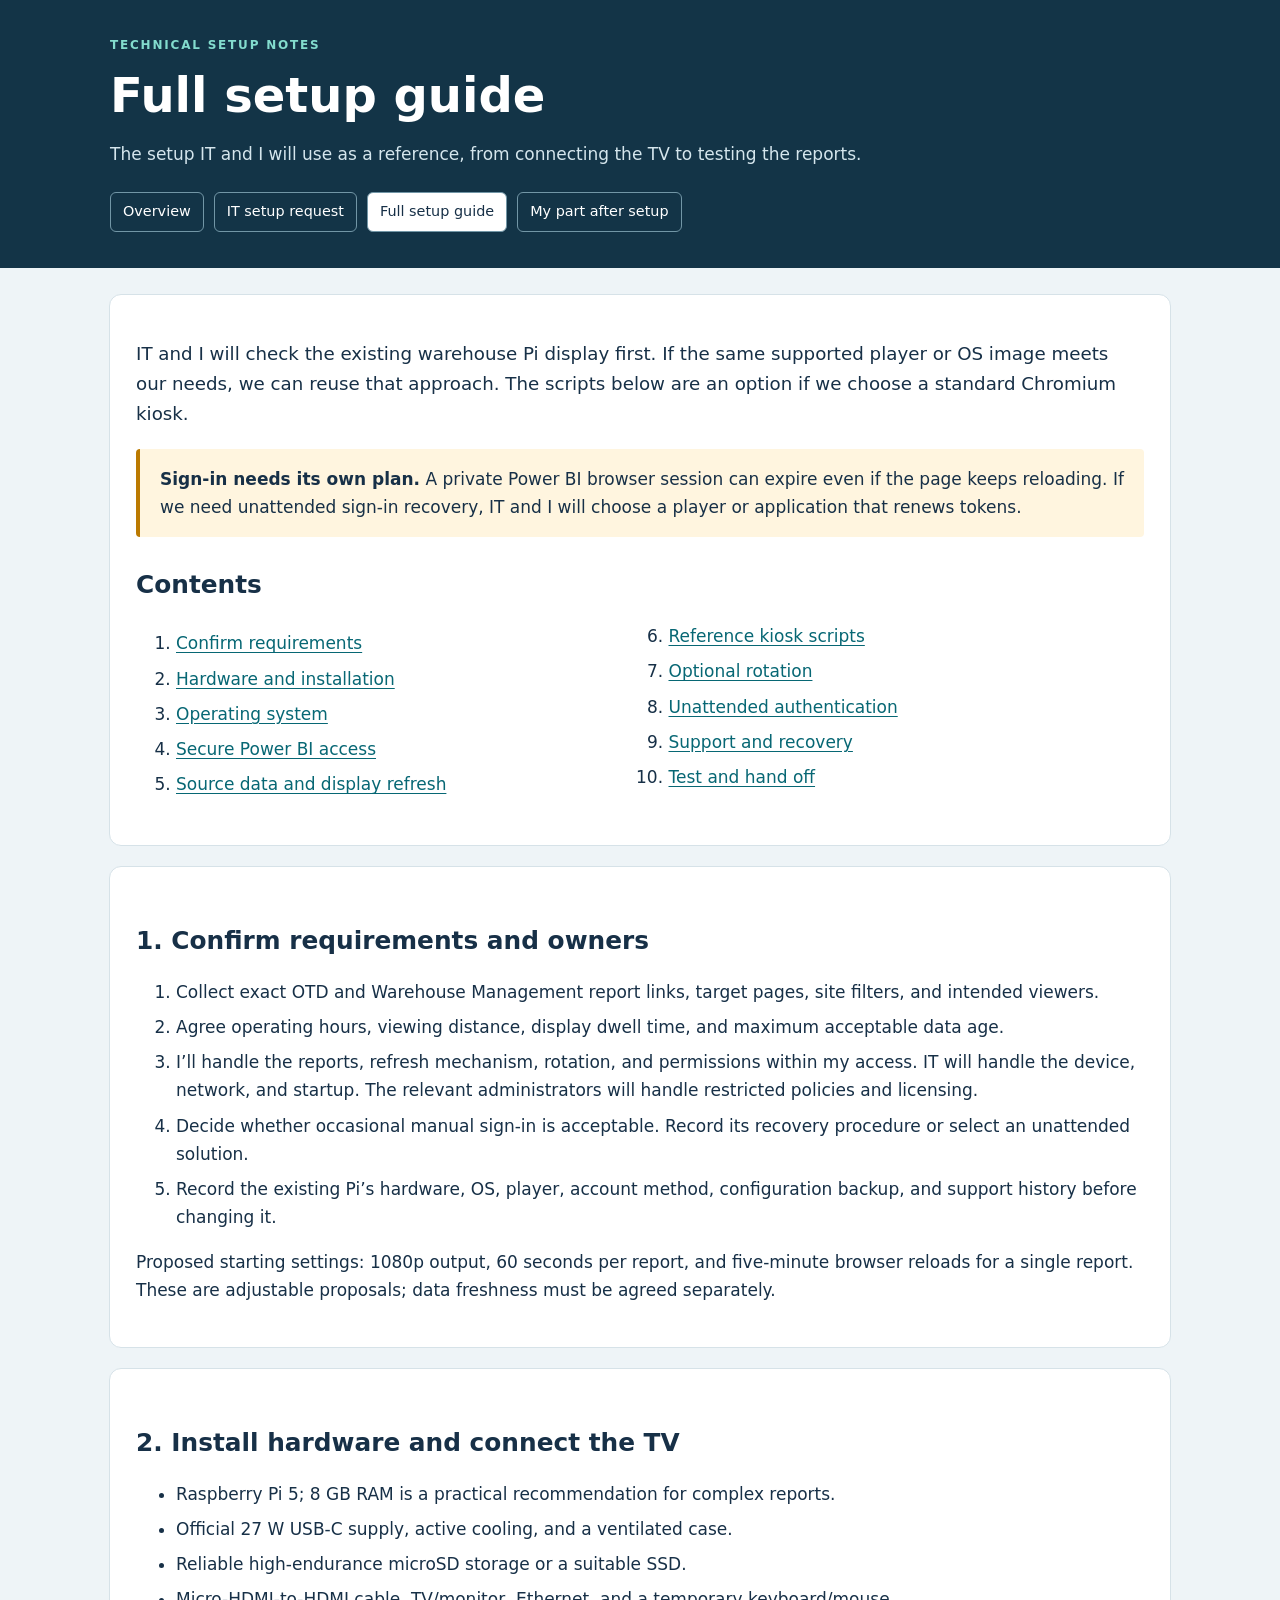
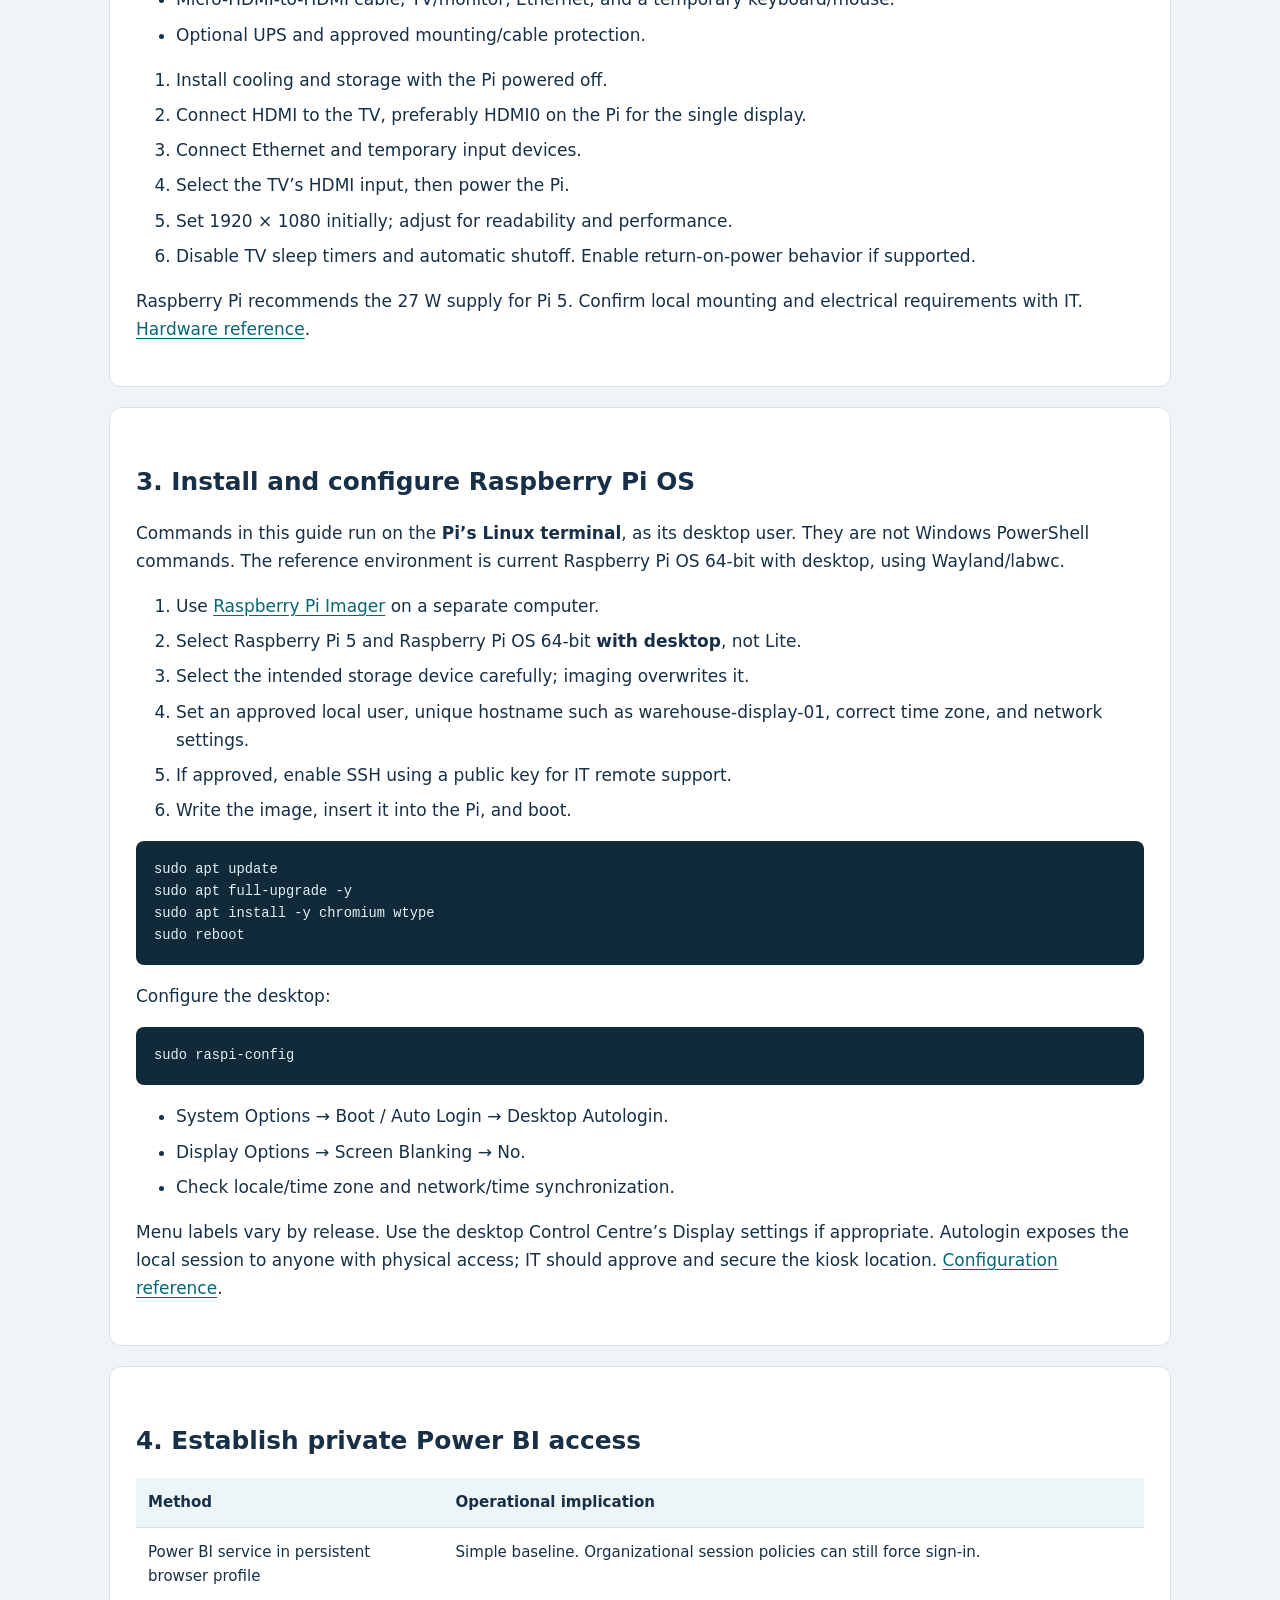
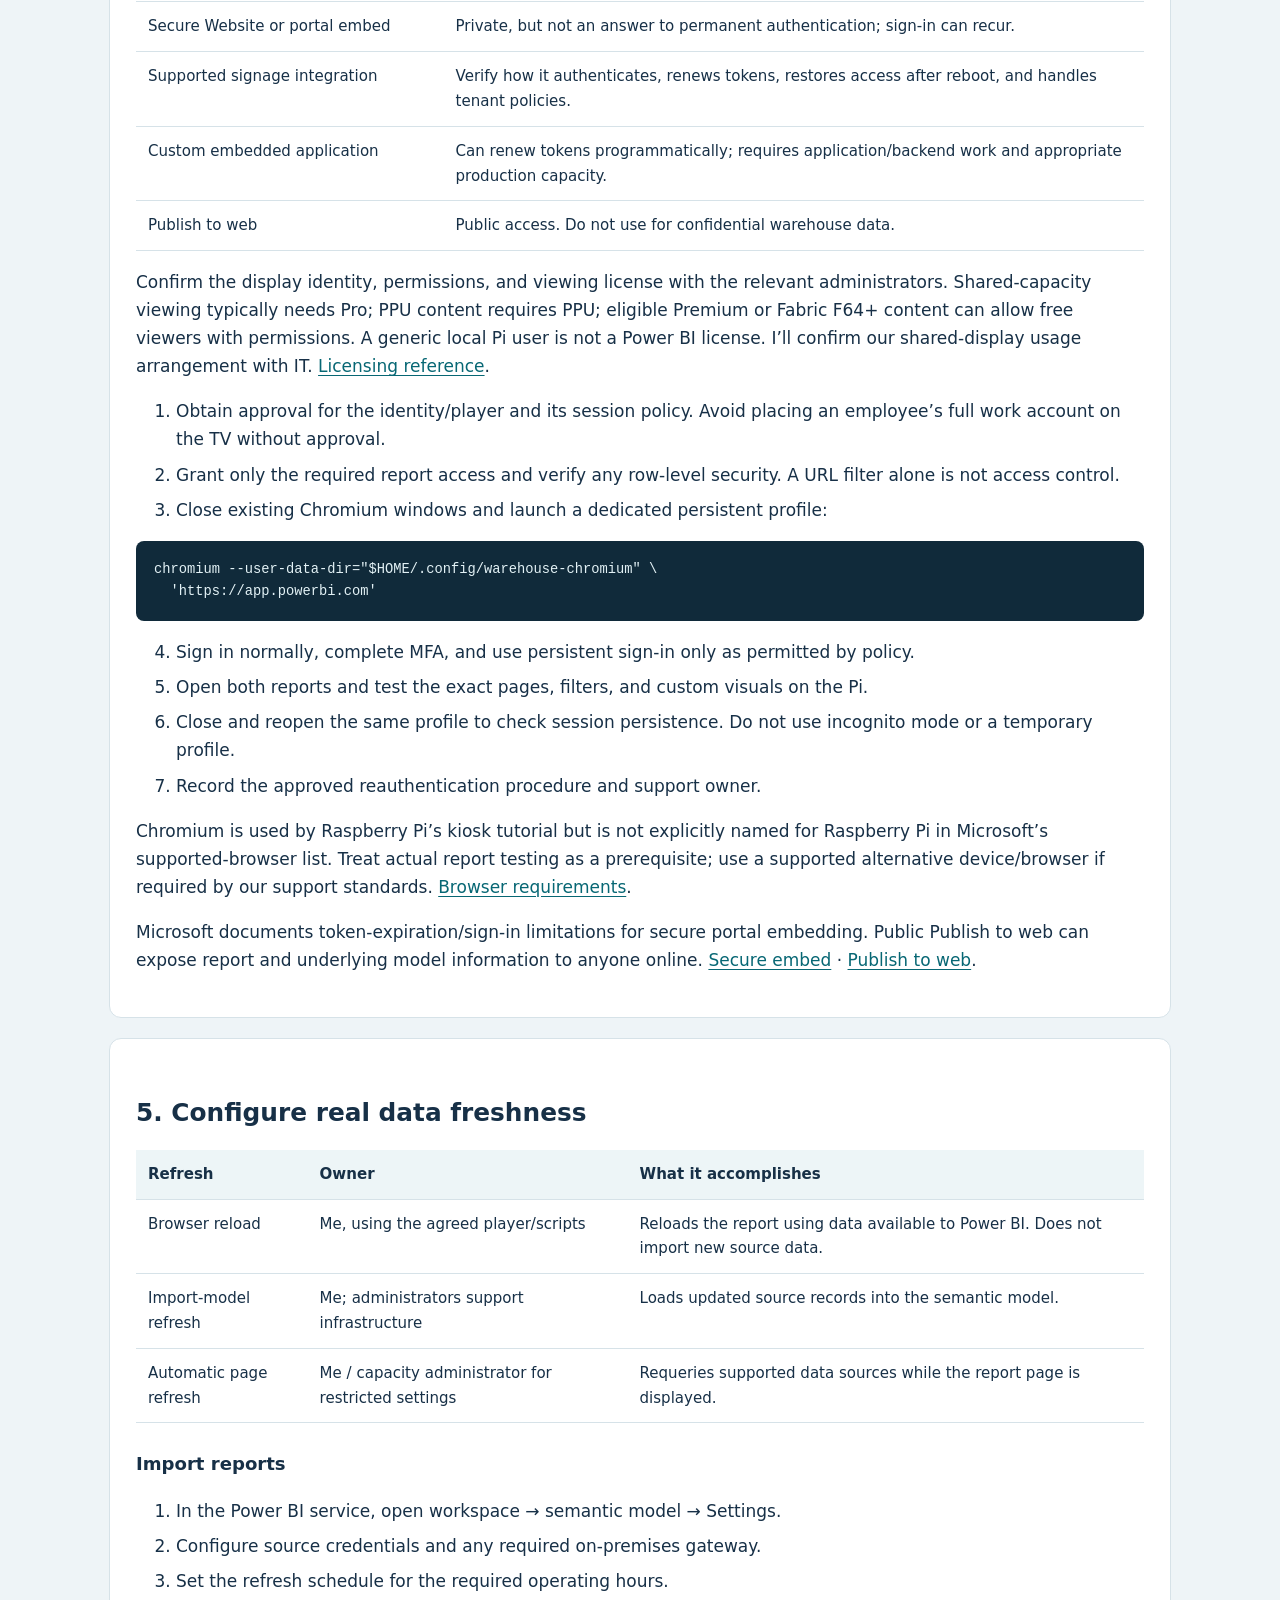
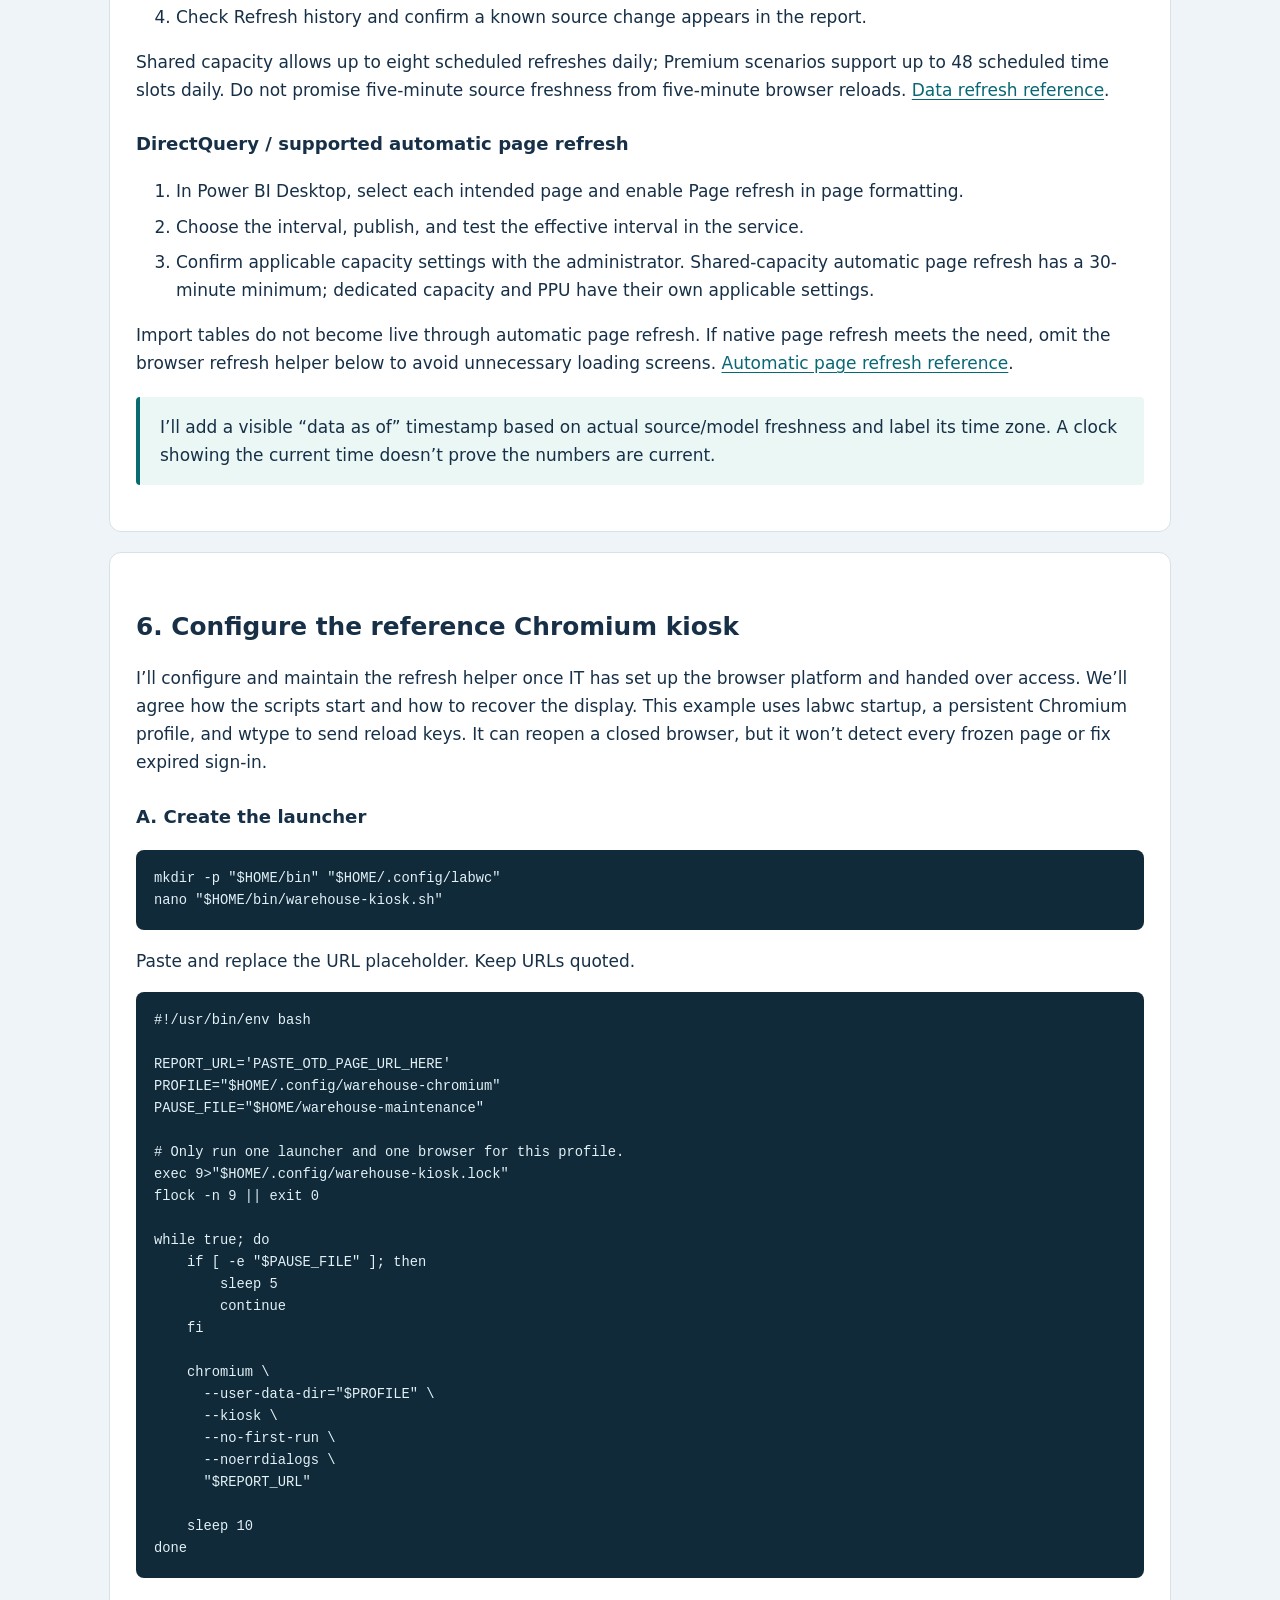
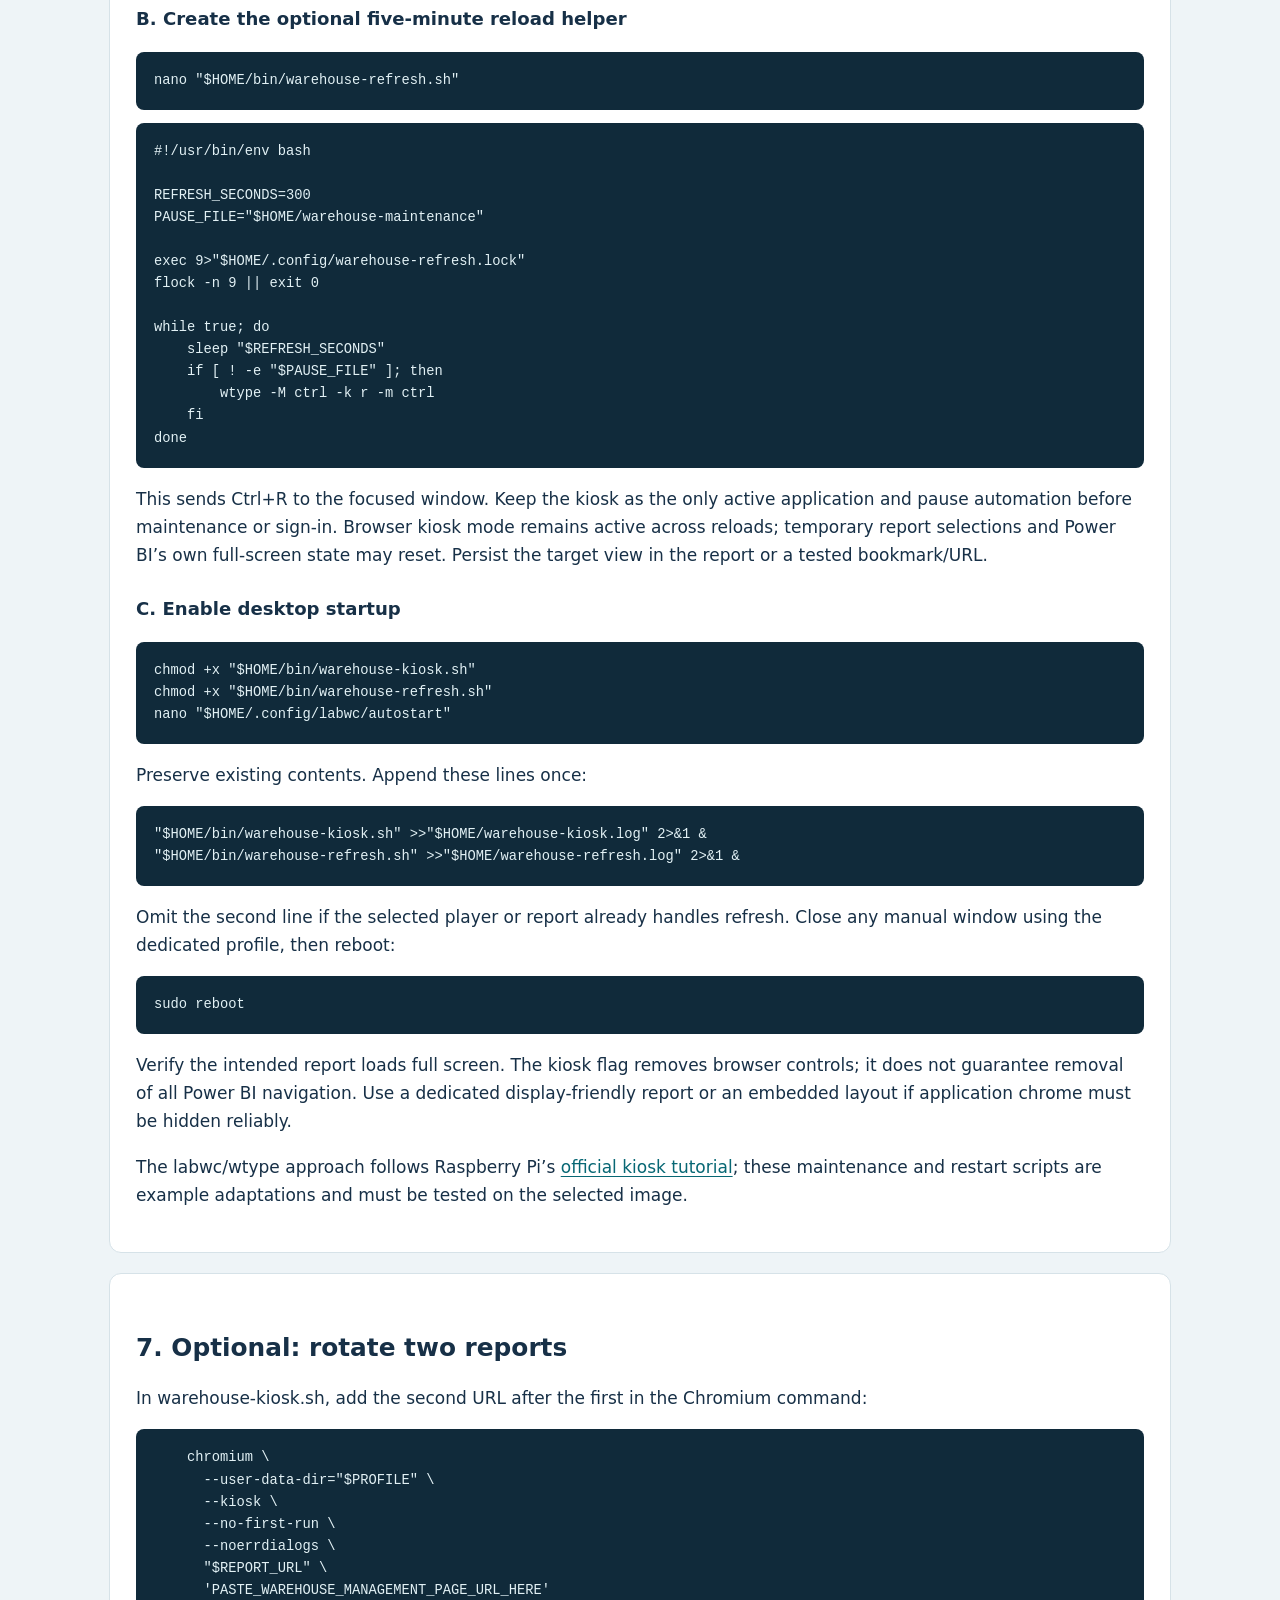
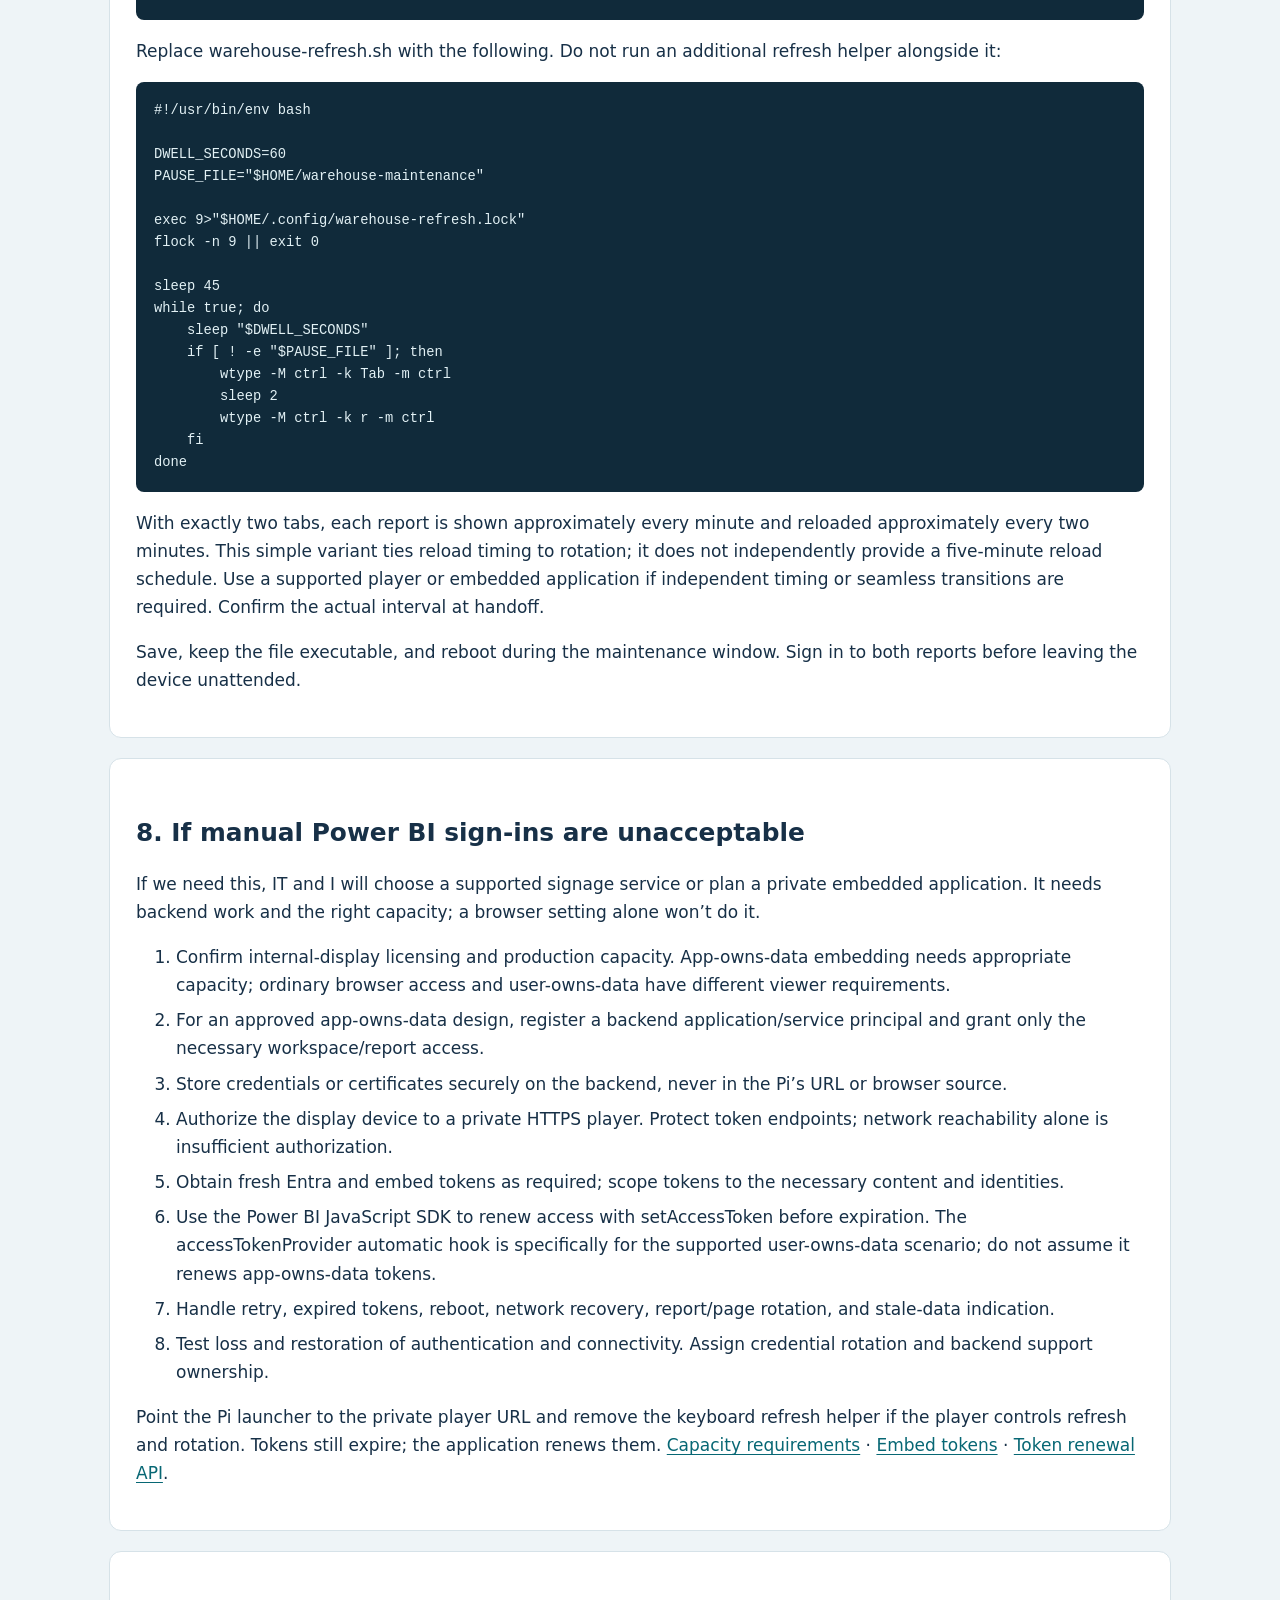
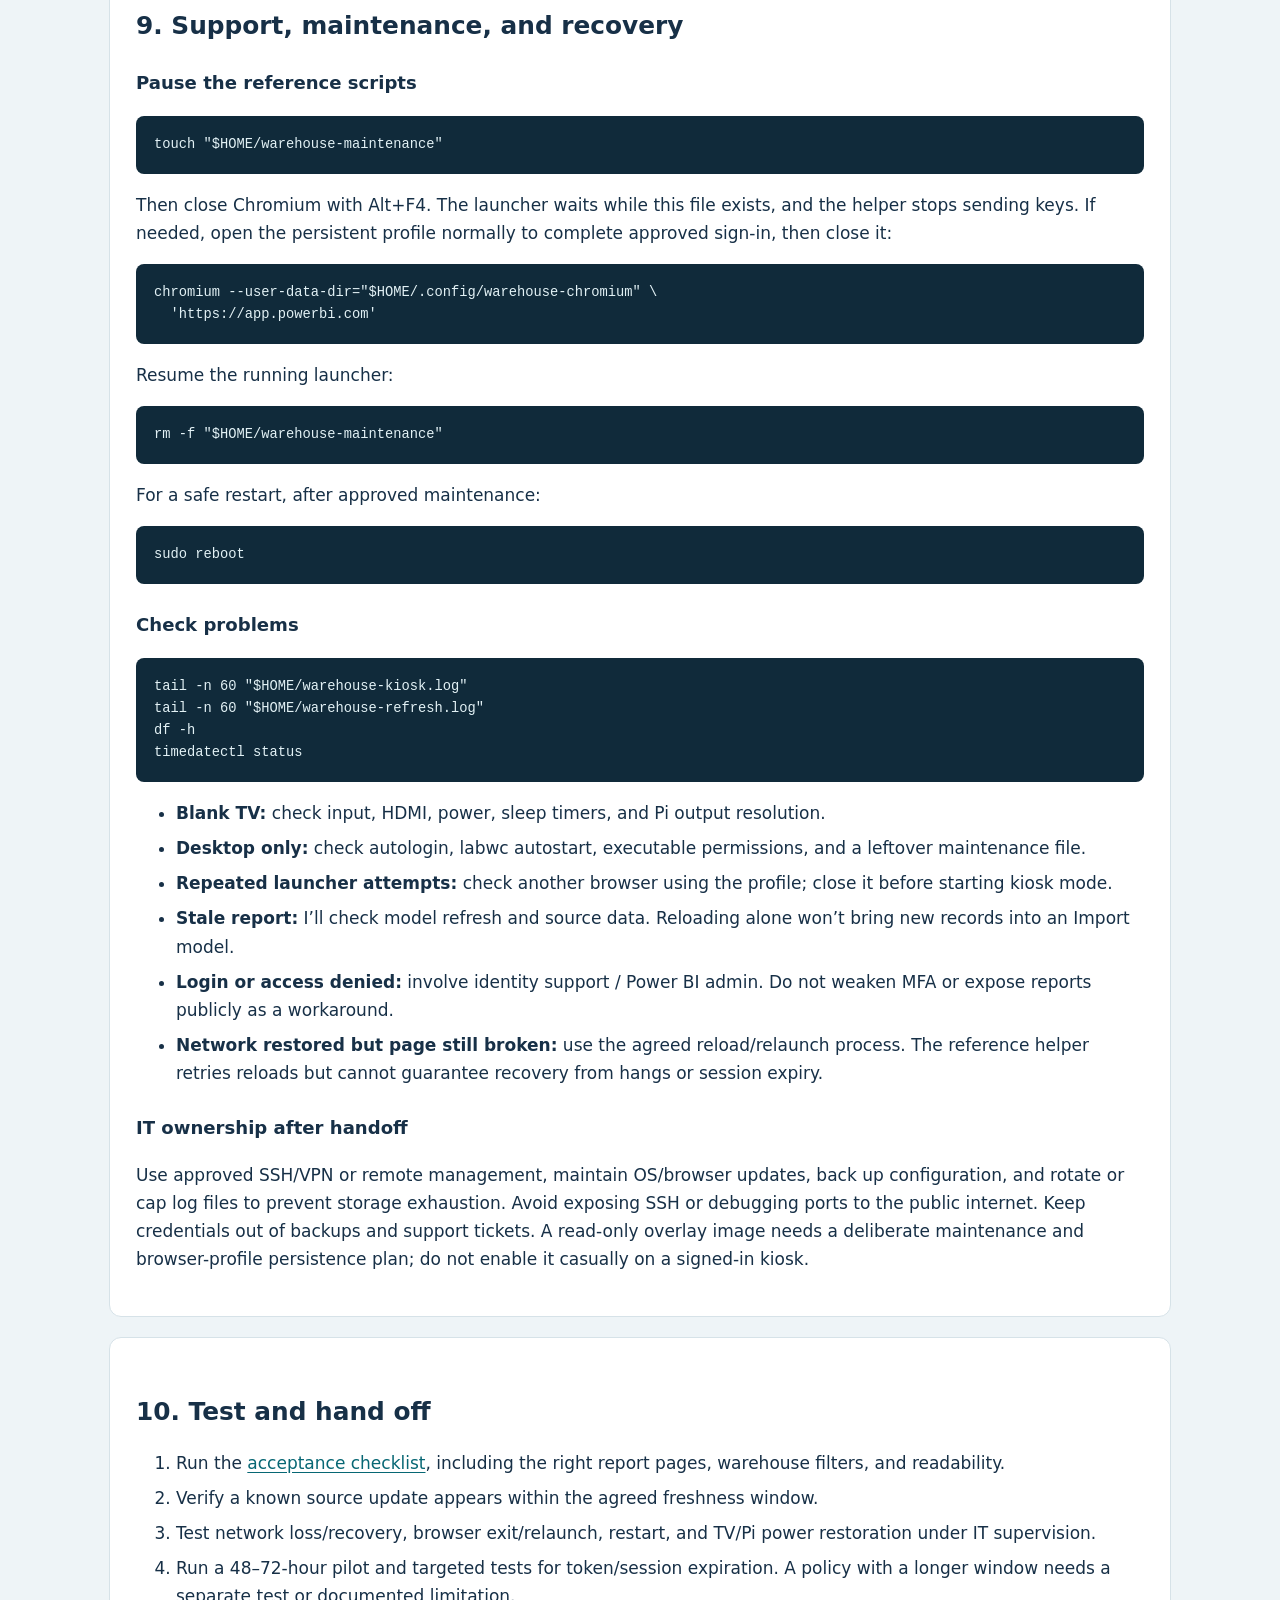
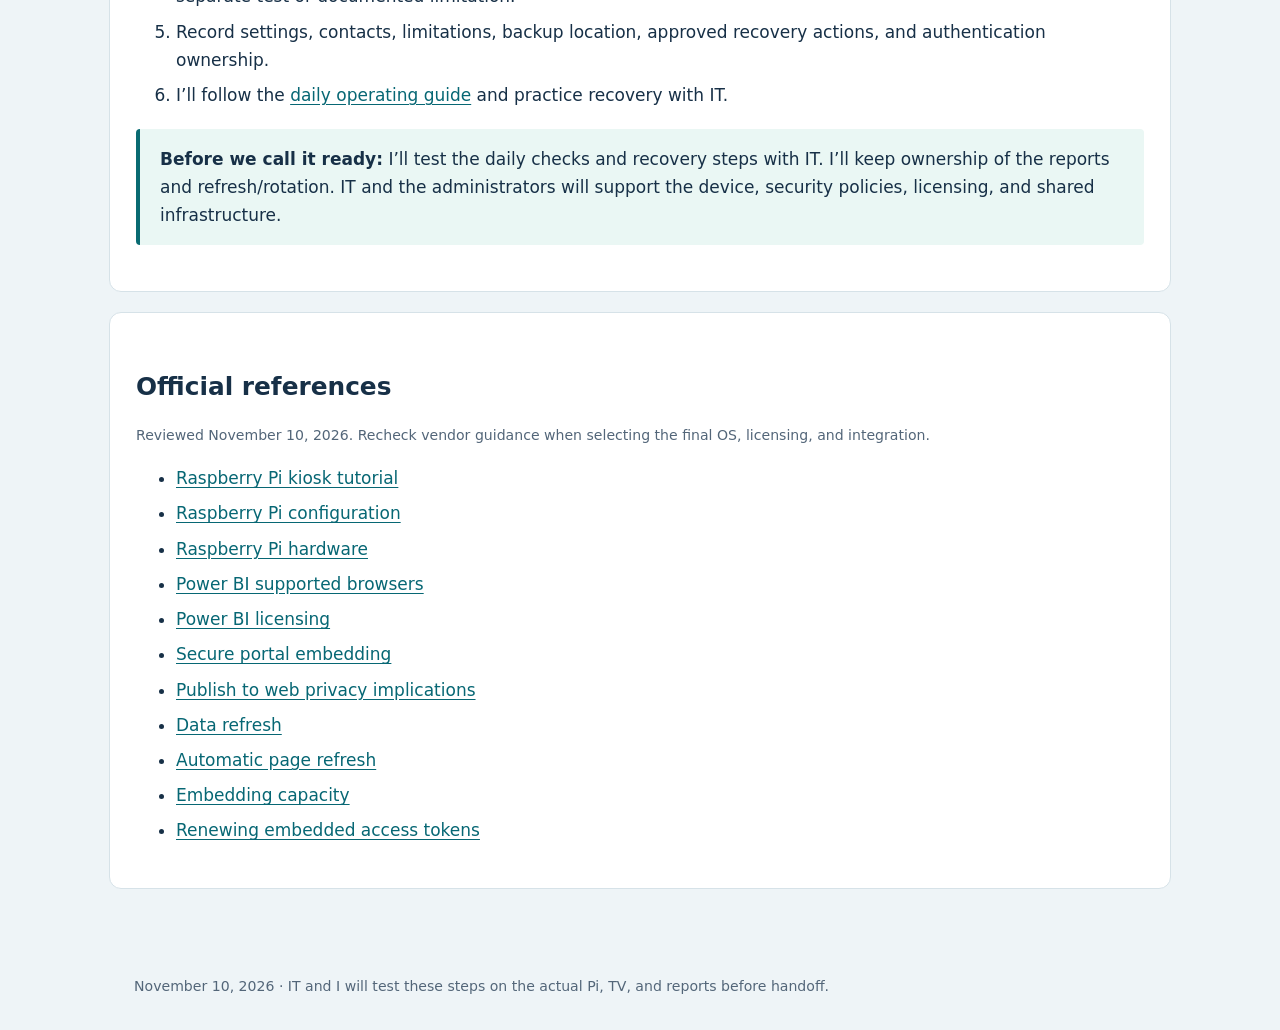
==== commit 9d3bd187: "Rewrite docs in first person and prepare static Pages site" ====
--- a/full-setup.html
+++ b/full-setup.html
@@ -1,19 +1,19 @@
 <!doctype html>
-<html lang="en"><head><meta charset="utf-8"><meta name="viewport" content="width=device-width,initial-scale=1"><title>Full Setup Guide — Raspberry Pi Warehouse Power BI Display</title><link rel="stylesheet" href="docs.css"></head><body><header><div class="eyebrow">03 / Technical reference for IT</div><h1>From hardware to handoff</h1><p>A reference Raspberry Pi 5 kiosk setup, plus the access and data decisions needed for continuous Power BI display.</p><nav aria-label="Documentation"><a href="index.html">Start here</a><a href="it-handoff.html">IT request &amp; checklist</a><a href="full-setup.html" aria-current="page">Full setup guide</a><a href="my-part.html">My part after setup</a></nav></header><main>
-<article><p class="lead">First inspect the existing warehouse Pi display. If IT already supports a signage player or standard image, use that managed platform where it meets these requirements. The scripts below are an alternative reference implementation, not a requirement to replace an existing system.</p><div class="note attention"><strong>Continuous display is not permanent sign-in.</strong> A normal private Power BI browser session can require reauthentication. Browser reloads cannot bypass that. If manual sign-in is unacceptable, select a supported player or custom application with token renewal before deployment.</div><h2>Contents</h2><ol class="toc"><li><a href="#design">Confirm requirements</a></li><li><a href="#hardware">Hardware and installation</a></li><li><a href="#os">Operating system</a></li><li><a href="#access">Secure Power BI access</a></li><li><a href="#data">Source data and display refresh</a></li><li><a href="#kiosk">Reference kiosk scripts</a></li><li><a href="#rotation">Optional rotation</a></li><li><a href="#unattended">Unattended authentication</a></li><li><a href="#recovery">Support and recovery</a></li><li><a href="#acceptance">Test and hand off</a></li></ol></article>
-<article id="design"><h2>1. Confirm requirements and owners</h2><ol><li>Collect exact OTD and Warehouse Management report links, target pages, site filters, and intended viewers.</li><li>Agree operating hours, viewing distance, display dwell time, and maximum acceptable data age.</li><li>Record ownership: IT handles device/network/startup; you, as report developer, handle report permissions within your rights, display refresh/rotation, and source/model refresh configuration. Identity and Power BI administrators handle restricted policies and licensing.</li><li>Decide whether occasional manual sign-in is acceptable. Record its recovery procedure or select an unattended solution.</li><li>Record the existing Pi’s hardware, OS, player, account method, configuration backup, and support history before changing it.</li></ol><p>Proposed starting settings: 1080p output, 60 seconds per report, and five-minute browser reloads for a single report. These are adjustable proposals; data freshness must be agreed separately.</p></article>
+<html lang="en"><head><meta charset="utf-8"><meta name="viewport" content="width=device-width,initial-scale=1"><title>Full Setup Guide — Raspberry Pi Warehouse Power BI Display</title><link rel="stylesheet" href="docs.css"></head><body><header><div class="eyebrow">Technical setup notes</div><h1>Full setup guide</h1><p>The setup IT and I will use as a reference, from connecting the TV to testing the reports.</p><nav aria-label="Documentation"><a href="index.html">Overview</a><a href="it-handoff.html">IT setup request</a><a href="full-setup.html" aria-current="page">Full setup guide</a><a href="my-part.html">My part after setup</a></nav></header><main>
+<article><p class="lead">IT and I will check the existing warehouse Pi display first. If the same supported player or OS image meets our needs, we can reuse that approach. The scripts below are an option if we choose a standard Chromium kiosk.</p><div class="note attention"><strong>Sign-in needs its own plan.</strong> A private Power BI browser session can expire even if the page keeps reloading. If we need unattended sign-in recovery, IT and I will choose a player or application that renews tokens.</div><h2>Contents</h2><ol class="toc"><li><a href="#design">Confirm requirements</a></li><li><a href="#hardware">Hardware and installation</a></li><li><a href="#os">Operating system</a></li><li><a href="#access">Secure Power BI access</a></li><li><a href="#data">Source data and display refresh</a></li><li><a href="#kiosk">Reference kiosk scripts</a></li><li><a href="#rotation">Optional rotation</a></li><li><a href="#unattended">Unattended authentication</a></li><li><a href="#recovery">Support and recovery</a></li><li><a href="#acceptance">Test and hand off</a></li></ol></article>
+<article id="design"><h2>1. Confirm requirements and owners</h2><ol><li>Collect exact OTD and Warehouse Management report links, target pages, site filters, and intended viewers.</li><li>Agree operating hours, viewing distance, display dwell time, and maximum acceptable data age.</li><li>I’ll handle the reports, refresh mechanism, rotation, and permissions within my access. IT will handle the device, network, and startup. The relevant administrators will handle restricted policies and licensing.</li><li>Decide whether occasional manual sign-in is acceptable. Record its recovery procedure or select an unattended solution.</li><li>Record the existing Pi’s hardware, OS, player, account method, configuration backup, and support history before changing it.</li></ol><p>Proposed starting settings: 1080p output, 60 seconds per report, and five-minute browser reloads for a single report. These are adjustable proposals; data freshness must be agreed separately.</p></article>
 <article id="hardware"><h2>2. Install hardware and connect the TV</h2><ul><li>Raspberry Pi 5; 8 GB RAM is a practical recommendation for complex reports.</li><li>Official 27 W USB-C supply, active cooling, and a ventilated case.</li><li>Reliable high-endurance microSD storage or a suitable SSD.</li><li>Micro-HDMI-to-HDMI cable, TV/monitor, Ethernet, and a temporary keyboard/mouse.</li><li>Optional UPS and approved mounting/cable protection.</li></ul><ol><li>Install cooling and storage with the Pi powered off.</li><li>Connect HDMI to the TV, preferably HDMI0 on the Pi for the single display.</li><li>Connect Ethernet and temporary input devices.</li><li>Select the TV’s HDMI input, then power the Pi.</li><li>Set 1920 × 1080 initially; adjust for readability and performance.</li><li>Disable TV sleep timers and automatic shutoff. Enable return-on-power behavior if supported.</li></ol><p>Raspberry Pi recommends the 27 W supply for Pi 5. Confirm local mounting and electrical requirements with IT. <a href="https://www.raspberrypi.com/documentation/computers/raspberry-pi.html">Hardware reference</a>.</p></article>
 <article id="os"><h2>3. Install and configure Raspberry Pi OS</h2><p>Commands in this guide run on the <strong>Pi’s Linux terminal</strong>, as its desktop user. They are not Windows PowerShell commands. The reference environment is current Raspberry Pi OS 64-bit with desktop, using Wayland/labwc.</p><ol><li>Use <a href="https://www.raspberrypi.com/software/">Raspberry Pi Imager</a> on a separate computer.</li><li>Select Raspberry Pi 5 and Raspberry Pi OS 64-bit <strong>with desktop</strong>, not Lite.</li><li>Select the intended storage device carefully; imaging overwrites it.</li><li>Set an approved local user, unique hostname such as warehouse-display-01, correct time zone, and network settings.</li><li>If approved, enable SSH using a public key for IT remote support.</li><li>Write the image, insert it into the Pi, and boot.</li></ol><pre><code>sudo apt update
 sudo apt full-upgrade -y
 sudo apt install -y chromium wtype
 sudo reboot</code></pre><p>Configure the desktop:</p><pre><code>sudo raspi-config</code></pre><ul><li>System Options → Boot / Auto Login → Desktop Autologin.</li><li>Display Options → Screen Blanking → No.</li><li>Check locale/time zone and network/time synchronization.</li></ul><p>Menu labels vary by release. Use the desktop Control Centre’s Display settings if appropriate. Autologin exposes the local session to anyone with physical access; IT should approve and secure the kiosk location. <a href="https://www.raspberrypi.com/documentation/computers/configuration.html">Configuration reference</a>.</p></article>
-<article id="access"><h2>4. Establish private Power BI access</h2><div class="table-wrap"><table><thead><tr><th>Method</th><th>Operational implication</th></tr></thead><tbody><tr><td>Power BI service in persistent browser profile</td><td>Simple baseline. Organizational session policies can still force sign-in.</td></tr><tr><td>Secure Website or portal embed</td><td>Private, but not an answer to permanent authentication; sign-in can recur.</td></tr><tr><td>Supported signage integration</td><td>Verify how it authenticates, renews tokens, restores access after reboot, and handles tenant policies.</td></tr><tr><td>Custom embedded application</td><td>Can renew tokens programmatically; requires application/backend work and appropriate production capacity.</td></tr><tr><td>Publish to web</td><td>Public access. Do not use for confidential warehouse data.</td></tr></tbody></table></div><p>Confirm the display identity, permissions, and viewing license with the relevant administrators. Shared-capacity viewing typically needs Pro; PPU content requires PPU; eligible Premium or Fabric F64+ content can allow free viewers with permissions. A generic local Pi user is not a Power BI license. Confirm your organization’s shared-display usage arrangement. <a href="https://learn.microsoft.com/en-us/power-bi/fundamentals/service-features-license-type">Licensing reference</a>.</p><ol><li>Obtain approval for the identity/player and its session policy. Avoid placing an employee’s full work account on the TV without approval.</li><li>Grant only the required report access and verify any row-level security. A URL filter alone is not access control.</li><li>Close existing Chromium windows and launch a dedicated persistent profile:</li></ol><pre><code>chromium --user-data-dir="$HOME/.config/warehouse-chromium" \
-  'https://app.powerbi.com'</code></pre><ol start="4"><li>Sign in normally, complete MFA, and use persistent sign-in only as permitted by policy.</li><li>Open both reports and test the exact pages, filters, and custom visuals on the Pi.</li><li>Close and reopen the same profile to check session persistence. Do not use incognito mode or a temporary profile.</li><li>Record the approved reauthentication procedure and support owner.</li></ol><p>Chromium is used by Raspberry Pi’s kiosk tutorial but is not explicitly named for Raspberry Pi in Microsoft’s supported-browser list. Treat actual report testing as a prerequisite; use a supported alternative device/browser if required by your support standards. <a href="https://learn.microsoft.com/en-us/power-bi/fundamentals/power-bi-browsers">Browser requirements</a>.</p><p>Microsoft documents token-expiration/sign-in limitations for secure portal embedding. Public Publish to web can expose report and underlying model information to anyone online. <a href="https://learn.microsoft.com/en-us/power-bi/collaborate-share/service-embed-secure">Secure embed</a> · <a href="https://learn.microsoft.com/en-us/power-bi/collaborate-share/service-publish-to-web">Publish to web</a>.</p></article>
-<article id="data"><h2>5. Configure real data freshness</h2><div class="table-wrap"><table><thead><tr><th>Refresh</th><th>Owner</th><th>What it accomplishes</th></tr></thead><tbody><tr><td>Browser reload</td><td>You as report developer, using the approved player/scripts</td><td>Reloads the report using data available to Power BI. Does not import new source data.</td></tr><tr><td>Import-model refresh</td><td>You as report developer; admins support infrastructure</td><td>Loads updated source records into the semantic model.</td></tr><tr><td>Automatic page refresh</td><td>You as report developer / capacity admin for restricted settings</td><td>Requeries supported data sources while the report page is displayed.</td></tr></tbody></table></div><h3>Import reports</h3><ol><li>In the Power BI service, open workspace → semantic model → Settings.</li><li>Configure source credentials and any required on-premises gateway.</li><li>Set the refresh schedule for the required operating hours.</li><li>Check Refresh history and confirm a known source change appears in the report.</li></ol><p>Shared capacity allows up to eight scheduled refreshes daily; Premium scenarios support up to 48 scheduled time slots daily. Do not promise five-minute source freshness from five-minute browser reloads. <a href="https://learn.microsoft.com/en-us/power-bi/connect-data/refresh-data">Data refresh reference</a>.</p><h3>DirectQuery / supported automatic page refresh</h3><ol><li>In Power BI Desktop, select each intended page and enable Page refresh in page formatting.</li><li>Choose the interval, publish, and test the effective interval in the service.</li><li>Confirm applicable capacity settings with the administrator. Shared-capacity automatic page refresh has a 30-minute minimum; dedicated capacity and PPU have their own applicable settings.</li></ol><p>Import tables do not become live through automatic page refresh. If native page refresh meets the need, omit the browser refresh helper below to avoid unnecessary loading screens. <a href="https://learn.microsoft.com/en-us/power-bi/create-reports/desktop-automatic-page-refresh">Automatic page refresh reference</a>.</p><div class="note">Ask the report owner for a visible “data as of” timestamp tied to actual data/model freshness, with a stated time zone. A current clock is not evidence of updated data.</div></article>
-<article id="kiosk"><h2>6. Configure the reference Chromium kiosk</h2><p>You can implement and maintain this refresh mechanism after IT hands over the browser platform and approved configuration access. Coordinate the startup entry and recovery procedure with IT. Use this only when the browser approach has been selected. The scripts use labwc startup and wtype keyboard simulation. They preserve a persistent browser profile. They restart a closed browser, but do not detect every frozen page or repair expired authentication.</p><h3>A. Create the launcher</h3><pre><code>mkdir -p "$HOME/bin" "$HOME/.config/labwc"
+<article id="access"><h2>4. Establish private Power BI access</h2><div class="table-wrap"><table><thead><tr><th>Method</th><th>Operational implication</th></tr></thead><tbody><tr><td>Power BI service in persistent browser profile</td><td>Simple baseline. Organizational session policies can still force sign-in.</td></tr><tr><td>Secure Website or portal embed</td><td>Private, but not an answer to permanent authentication; sign-in can recur.</td></tr><tr><td>Supported signage integration</td><td>Verify how it authenticates, renews tokens, restores access after reboot, and handles tenant policies.</td></tr><tr><td>Custom embedded application</td><td>Can renew tokens programmatically; requires application/backend work and appropriate production capacity.</td></tr><tr><td>Publish to web</td><td>Public access. Do not use for confidential warehouse data.</td></tr></tbody></table></div><p>Confirm the display identity, permissions, and viewing license with the relevant administrators. Shared-capacity viewing typically needs Pro; PPU content requires PPU; eligible Premium or Fabric F64+ content can allow free viewers with permissions. A generic local Pi user is not a Power BI license. I’ll confirm our shared-display usage arrangement with IT. <a href="https://learn.microsoft.com/en-us/power-bi/fundamentals/service-features-license-type">Licensing reference</a>.</p><ol><li>Obtain approval for the identity/player and its session policy. Avoid placing an employee’s full work account on the TV without approval.</li><li>Grant only the required report access and verify any row-level security. A URL filter alone is not access control.</li><li>Close existing Chromium windows and launch a dedicated persistent profile:</li></ol><pre><code>chromium --user-data-dir="$HOME/.config/warehouse-chromium" \
+  'https://app.powerbi.com'</code></pre><ol start="4"><li>Sign in normally, complete MFA, and use persistent sign-in only as permitted by policy.</li><li>Open both reports and test the exact pages, filters, and custom visuals on the Pi.</li><li>Close and reopen the same profile to check session persistence. Do not use incognito mode or a temporary profile.</li><li>Record the approved reauthentication procedure and support owner.</li></ol><p>Chromium is used by Raspberry Pi’s kiosk tutorial but is not explicitly named for Raspberry Pi in Microsoft’s supported-browser list. Treat actual report testing as a prerequisite; use a supported alternative device/browser if required by our support standards. <a href="https://learn.microsoft.com/en-us/power-bi/fundamentals/power-bi-browsers">Browser requirements</a>.</p><p>Microsoft documents token-expiration/sign-in limitations for secure portal embedding. Public Publish to web can expose report and underlying model information to anyone online. <a href="https://learn.microsoft.com/en-us/power-bi/collaborate-share/service-embed-secure">Secure embed</a> · <a href="https://learn.microsoft.com/en-us/power-bi/collaborate-share/service-publish-to-web">Publish to web</a>.</p></article>
+<article id="data"><h2>5. Configure real data freshness</h2><div class="table-wrap"><table><thead><tr><th>Refresh</th><th>Owner</th><th>What it accomplishes</th></tr></thead><tbody><tr><td>Browser reload</td><td>Me, using the agreed player/scripts</td><td>Reloads the report using data available to Power BI. Does not import new source data.</td></tr><tr><td>Import-model refresh</td><td>Me; administrators support infrastructure</td><td>Loads updated source records into the semantic model.</td></tr><tr><td>Automatic page refresh</td><td>Me / capacity administrator for restricted settings</td><td>Requeries supported data sources while the report page is displayed.</td></tr></tbody></table></div><h3>Import reports</h3><ol><li>In the Power BI service, open workspace → semantic model → Settings.</li><li>Configure source credentials and any required on-premises gateway.</li><li>Set the refresh schedule for the required operating hours.</li><li>Check Refresh history and confirm a known source change appears in the report.</li></ol><p>Shared capacity allows up to eight scheduled refreshes daily; Premium scenarios support up to 48 scheduled time slots daily. Do not promise five-minute source freshness from five-minute browser reloads. <a href="https://learn.microsoft.com/en-us/power-bi/connect-data/refresh-data">Data refresh reference</a>.</p><h3>DirectQuery / supported automatic page refresh</h3><ol><li>In Power BI Desktop, select each intended page and enable Page refresh in page formatting.</li><li>Choose the interval, publish, and test the effective interval in the service.</li><li>Confirm applicable capacity settings with the administrator. Shared-capacity automatic page refresh has a 30-minute minimum; dedicated capacity and PPU have their own applicable settings.</li></ol><p>Import tables do not become live through automatic page refresh. If native page refresh meets the need, omit the browser refresh helper below to avoid unnecessary loading screens. <a href="https://learn.microsoft.com/en-us/power-bi/create-reports/desktop-automatic-page-refresh">Automatic page refresh reference</a>.</p><div class="note">I’ll add a visible “data as of” timestamp based on actual source/model freshness and label its time zone. A clock showing the current time doesn’t prove the numbers are current.</div></article>
+<article id="kiosk"><h2>6. Configure the reference Chromium kiosk</h2><p>I’ll configure and maintain the refresh helper once IT has set up the browser platform and handed over access. We’ll agree how the scripts start and how to recover the display. This example uses labwc startup, a persistent Chromium profile, and wtype to send reload keys. It can reopen a closed browser, but it won’t detect every frozen page or fix expired sign-in.</p><h3>A. Create the launcher</h3><pre><code>mkdir -p "$HOME/bin" "$HOME/.config/labwc"
 nano "$HOME/bin/warehouse-kiosk.sh"</code></pre><p>Paste and replace the URL placeholder. Keep URLs quoted.</p><pre><code>#!/usr/bin/env bash
 
-REPORT_URL='PASTE_YOUR_EXACT_OTD_PAGE_URL_HERE'
+REPORT_URL='PASTE_OTD_PAGE_URL_HERE'
 PROFILE="$HOME/.config/warehouse-chromium"
 PAUSE_FILE="$HOME/warehouse-maintenance"
 
@@ -58,7 +58,7 @@
       --no-first-run \
       --noerrdialogs \
       "$REPORT_URL" \
-      'PASTE_YOUR_WAREHOUSE_MANAGEMENT_PAGE_URL_HERE'</code></pre><p>Replace warehouse-refresh.sh with the following. Do not run an additional refresh helper alongside it:</p><pre><code>#!/usr/bin/env bash
+      'PASTE_WAREHOUSE_MANAGEMENT_PAGE_URL_HERE'</code></pre><p>Replace warehouse-refresh.sh with the following. Do not run an additional refresh helper alongside it:</p><pre><code>#!/usr/bin/env bash
 
 DWELL_SECONDS=60
 PAUSE_FILE="$HOME/warehouse-maintenance"
@@ -75,12 +75,12 @@
         wtype -M ctrl -k r -m ctrl
     fi
 done</code></pre><p>With exactly two tabs, each report is shown approximately every minute and reloaded approximately every two minutes. This simple variant ties reload timing to rotation; it does not independently provide a five-minute reload schedule. Use a supported player or embedded application if independent timing or seamless transitions are required. Confirm the actual interval at handoff.</p><p>Save, keep the file executable, and reboot during the maintenance window. Sign in to both reports before leaving the device unattended.</p></article>
-<article id="unattended"><h2>8. If manual Power BI sign-ins are unacceptable</h2><p>This is a separate integration project, not a browser flag. Have IT select a supported signage service or develop a private application using the appropriate Power BI embedding model.</p><ol><li>Confirm internal-display licensing and production capacity. App-owns-data embedding needs appropriate capacity; ordinary browser access and user-owns-data have different viewer requirements.</li><li>For an approved app-owns-data design, register a backend application/service principal and grant only the necessary workspace/report access.</li><li>Store credentials or certificates securely on the backend, never in the Pi’s URL or browser source.</li><li>Authorize the display device to a private HTTPS player. Protect token endpoints; network reachability alone is insufficient authorization.</li><li>Obtain fresh Entra and embed tokens as required; scope tokens to the necessary content and identities.</li><li>Use the Power BI JavaScript SDK to renew access with setAccessToken before expiration. The accessTokenProvider automatic hook is specifically for the supported user-owns-data scenario; do not assume it renews app-owns-data tokens.</li><li>Handle retry, expired tokens, reboot, network recovery, report/page rotation, and stale-data indication.</li><li>Test loss and restoration of authentication and connectivity. Assign credential rotation and backend support ownership.</li></ol><p>Point the Pi launcher to the private player URL and remove the keyboard refresh helper if the player controls refresh and rotation. Tokens still expire; the application renews them. <a href="https://learn.microsoft.com/en-us/power-bi/developer/embedded/embedded-capacity">Capacity requirements</a> · <a href="https://learn.microsoft.com/en-us/power-bi/developer/embedded/generate-embed-token">Embed tokens</a> · <a href="https://learn.microsoft.com/en-us/javascript/api/overview/powerbi/refresh-token">Token renewal API</a>.</p></article>
+<article id="unattended"><h2>8. If manual Power BI sign-ins are unacceptable</h2><p>If we need this, IT and I will choose a supported signage service or plan a private embedded application. It needs backend work and the right capacity; a browser setting alone won’t do it.</p><ol><li>Confirm internal-display licensing and production capacity. App-owns-data embedding needs appropriate capacity; ordinary browser access and user-owns-data have different viewer requirements.</li><li>For an approved app-owns-data design, register a backend application/service principal and grant only the necessary workspace/report access.</li><li>Store credentials or certificates securely on the backend, never in the Pi’s URL or browser source.</li><li>Authorize the display device to a private HTTPS player. Protect token endpoints; network reachability alone is insufficient authorization.</li><li>Obtain fresh Entra and embed tokens as required; scope tokens to the necessary content and identities.</li><li>Use the Power BI JavaScript SDK to renew access with setAccessToken before expiration. The accessTokenProvider automatic hook is specifically for the supported user-owns-data scenario; do not assume it renews app-owns-data tokens.</li><li>Handle retry, expired tokens, reboot, network recovery, report/page rotation, and stale-data indication.</li><li>Test loss and restoration of authentication and connectivity. Assign credential rotation and backend support ownership.</li></ol><p>Point the Pi launcher to the private player URL and remove the keyboard refresh helper if the player controls refresh and rotation. Tokens still expire; the application renews them. <a href="https://learn.microsoft.com/en-us/power-bi/developer/embedded/embedded-capacity">Capacity requirements</a> · <a href="https://learn.microsoft.com/en-us/power-bi/developer/embedded/generate-embed-token">Embed tokens</a> · <a href="https://learn.microsoft.com/en-us/javascript/api/overview/powerbi/refresh-token">Token renewal API</a>.</p></article>
 <article id="recovery"><h2>9. Support, maintenance, and recovery</h2><h3>Pause the reference scripts</h3><pre><code>touch "$HOME/warehouse-maintenance"</code></pre><p>Then close Chromium with Alt+F4. The launcher waits while this file exists, and the helper stops sending keys. If needed, open the persistent profile normally to complete approved sign-in, then close it:</p><pre><code>chromium --user-data-dir="$HOME/.config/warehouse-chromium" \
   'https://app.powerbi.com'</code></pre><p>Resume the running launcher:</p><pre><code>rm -f "$HOME/warehouse-maintenance"</code></pre><p>For a safe restart, after approved maintenance:</p><pre><code>sudo reboot</code></pre><h3>Check problems</h3><pre><code>tail -n 60 "$HOME/warehouse-kiosk.log"
 tail -n 60 "$HOME/warehouse-refresh.log"
 df -h
-timedatectl status</code></pre><ul><li><strong>Blank TV:</strong> check input, HDMI, power, sleep timers, and Pi output resolution.</li><li><strong>Desktop only:</strong> check autologin, labwc autostart, executable permissions, and a leftover maintenance file.</li><li><strong>Repeated launcher attempts:</strong> check another browser using the profile; close it before starting kiosk mode.</li><li><strong>Stale report:</strong> check model/source refresh with the report owner. Reloading is not a source refresh.</li><li><strong>Login or access denied:</strong> involve identity support / Power BI admin. Do not weaken MFA or expose reports publicly as a workaround.</li><li><strong>Network restored but page still broken:</strong> use the agreed reload/relaunch process. The reference helper retries reloads but cannot guarantee recovery from hangs or session expiry.</li></ul><h3>IT ownership after handoff</h3><p>Use approved SSH/VPN or remote management, maintain OS/browser updates, back up configuration, and rotate or cap log files to prevent storage exhaustion. Avoid exposing SSH or debugging ports to the public internet. Keep credentials out of backups and support tickets. A read-only overlay image needs a deliberate maintenance and browser-profile persistence plan; do not enable it casually on a signed-in kiosk.</p></article>
-<article id="acceptance"><h2>10. Test and hand off</h2><ol><li>Run the <a href="it-handoff.html">acceptance checklist</a>, including the right report pages, warehouse filters, and readability.</li><li>Verify a known source update appears within the agreed freshness window.</li><li>Test network loss/recovery, browser exit/relaunch, restart, and TV/Pi power restoration under IT supervision.</li><li>Run a 48–72-hour pilot and targeted tests for token/session expiration. A policy with a longer window needs a separate test or documented limitation.</li><li>Record settings, contacts, limitations, backup location, approved recovery actions, and authentication ownership.</li><li>Demonstrate the <a href="my-part.html">daily operating guide</a> and have the operator practice recovery.</li></ol><div class="note"><strong>Finished means supportable.</strong> The warehouse operator should know what to check and who to call. You retain report-development and refresh/rotation ownership. IT and the relevant administrators retain device security, policy, licensing, and shared data-infrastructure responsibilities.</div></article>
+timedatectl status</code></pre><ul><li><strong>Blank TV:</strong> check input, HDMI, power, sleep timers, and Pi output resolution.</li><li><strong>Desktop only:</strong> check autologin, labwc autostart, executable permissions, and a leftover maintenance file.</li><li><strong>Repeated launcher attempts:</strong> check another browser using the profile; close it before starting kiosk mode.</li><li><strong>Stale report:</strong> I’ll check model refresh and source data. Reloading alone won’t bring new records into an Import model.</li><li><strong>Login or access denied:</strong> involve identity support / Power BI admin. Do not weaken MFA or expose reports publicly as a workaround.</li><li><strong>Network restored but page still broken:</strong> use the agreed reload/relaunch process. The reference helper retries reloads but cannot guarantee recovery from hangs or session expiry.</li></ul><h3>IT ownership after handoff</h3><p>Use approved SSH/VPN or remote management, maintain OS/browser updates, back up configuration, and rotate or cap log files to prevent storage exhaustion. Avoid exposing SSH or debugging ports to the public internet. Keep credentials out of backups and support tickets. A read-only overlay image needs a deliberate maintenance and browser-profile persistence plan; do not enable it casually on a signed-in kiosk.</p></article>
+<article id="acceptance"><h2>10. Test and hand off</h2><ol><li>Run the <a href="it-handoff.html">acceptance checklist</a>, including the right report pages, warehouse filters, and readability.</li><li>Verify a known source update appears within the agreed freshness window.</li><li>Test network loss/recovery, browser exit/relaunch, restart, and TV/Pi power restoration under IT supervision.</li><li>Run a 48–72-hour pilot and targeted tests for token/session expiration. A policy with a longer window needs a separate test or documented limitation.</li><li>Record settings, contacts, limitations, backup location, approved recovery actions, and authentication ownership.</li><li>I’ll follow the <a href="my-part.html">daily operating guide</a> and practice recovery with IT.</li></ol><div class="note"><strong>Before we call it ready:</strong> I’ll test the daily checks and recovery steps with IT. I’ll keep ownership of the reports and refresh/rotation. IT and the administrators will support the device, security policies, licensing, and shared infrastructure.</div></article>
 <article id="sources"><h2>Official references</h2><p class="small">Reviewed November 10, 2026. Recheck vendor guidance when selecting the final OS, licensing, and integration.</p><ul><li><a href="https://www.raspberrypi.com/tutorials/how-to-use-a-raspberry-pi-in-kiosk-mode/">Raspberry Pi kiosk tutorial</a></li><li><a href="https://www.raspberrypi.com/documentation/computers/configuration.html">Raspberry Pi configuration</a></li><li><a href="https://www.raspberrypi.com/documentation/computers/raspberry-pi.html">Raspberry Pi hardware</a></li><li><a href="https://learn.microsoft.com/en-us/power-bi/fundamentals/power-bi-browsers">Power BI supported browsers</a></li><li><a href="https://learn.microsoft.com/en-us/power-bi/fundamentals/service-features-license-type">Power BI licensing</a></li><li><a href="https://learn.microsoft.com/en-us/power-bi/collaborate-share/service-embed-secure">Secure portal embedding</a></li><li><a href="https://learn.microsoft.com/en-us/power-bi/collaborate-share/service-publish-to-web">Publish to web privacy implications</a></li><li><a href="https://learn.microsoft.com/en-us/power-bi/connect-data/refresh-data">Data refresh</a></li><li><a href="https://learn.microsoft.com/en-us/power-bi/create-reports/desktop-automatic-page-refresh">Automatic page refresh</a></li><li><a href="https://learn.microsoft.com/en-us/power-bi/developer/embedded/embedded-capacity">Embedding capacity</a></li><li><a href="https://learn.microsoft.com/en-us/javascript/api/overview/powerbi/refresh-token">Renewing embedded access tokens</a></li></ul></article>
-</main><footer>Prepared November 10, 2026 · Reference instructions require testing on the actual Pi, display, tenant policies, and reports. No hardware changes have been performed.</footer></body></html>
+</main><footer>November 10, 2026 · IT and I will test these steps on the actual Pi, TV, and reports before handoff.</footer></body></html>
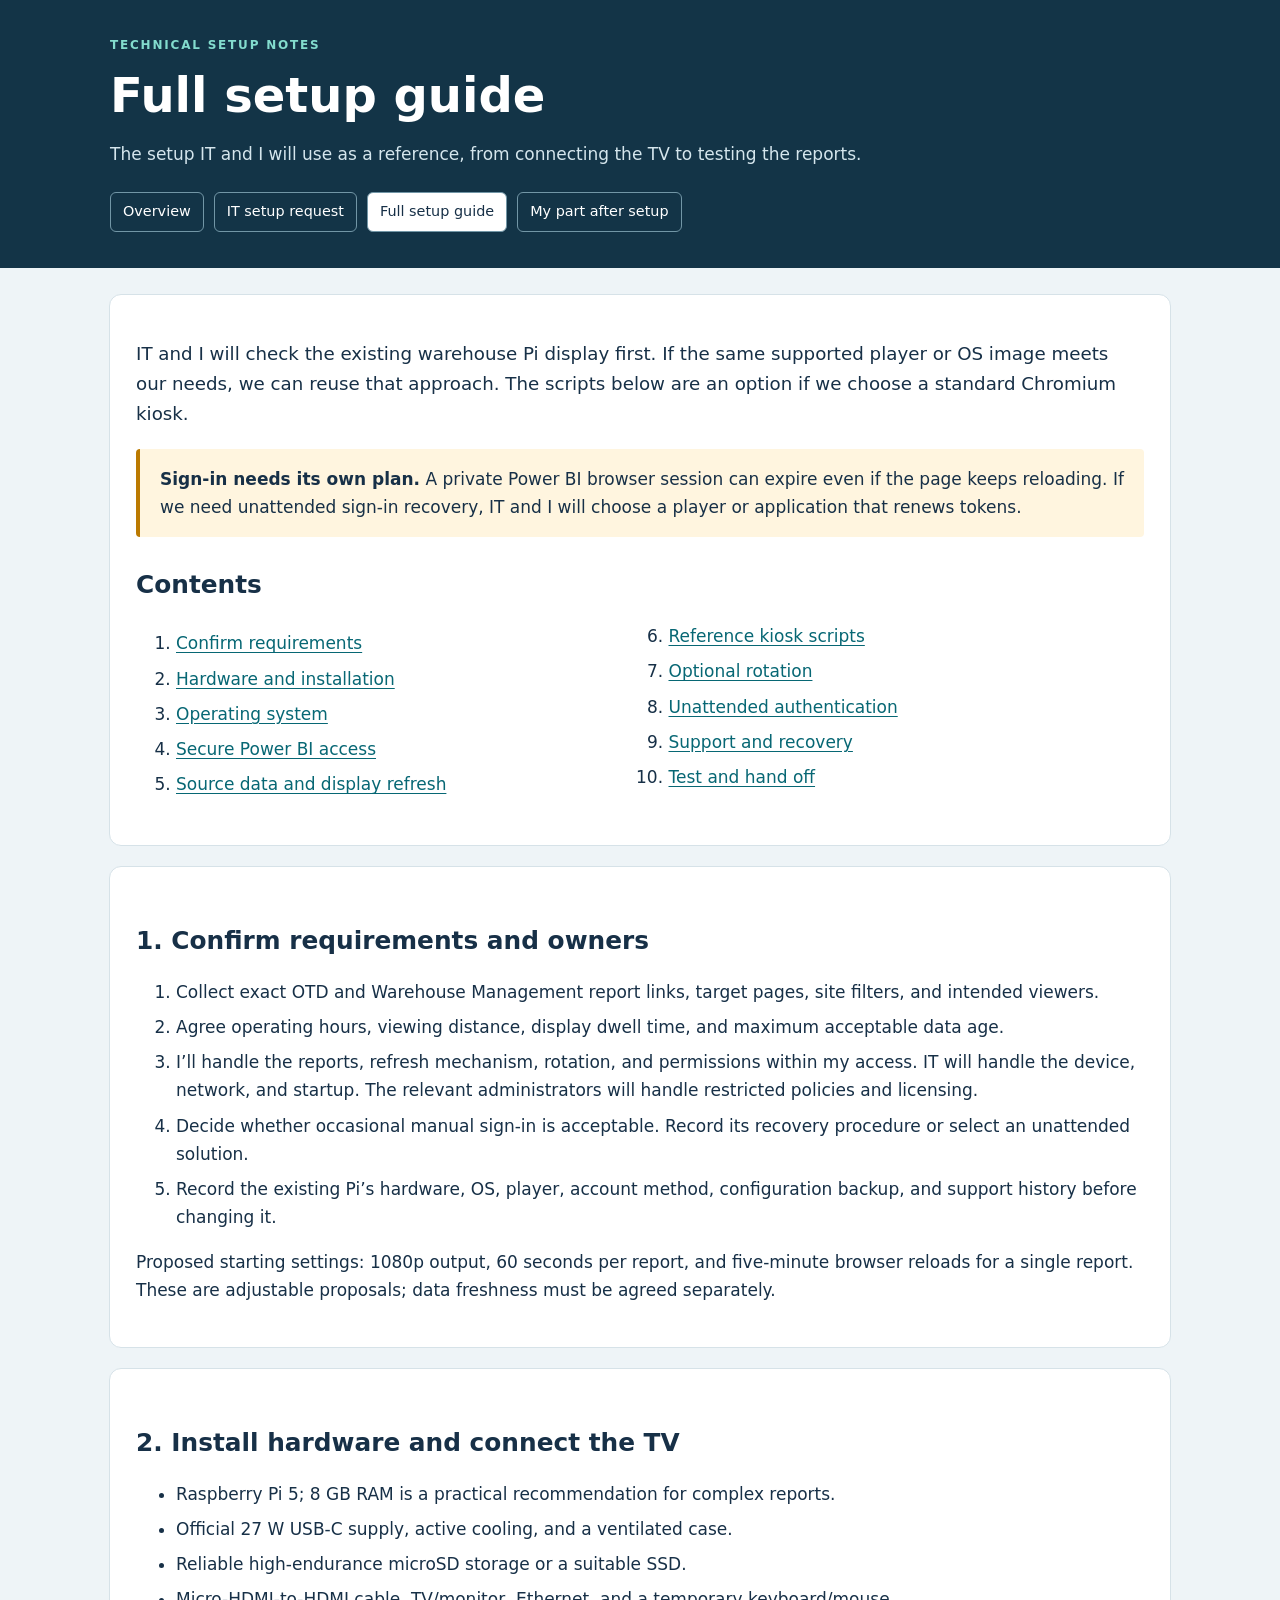
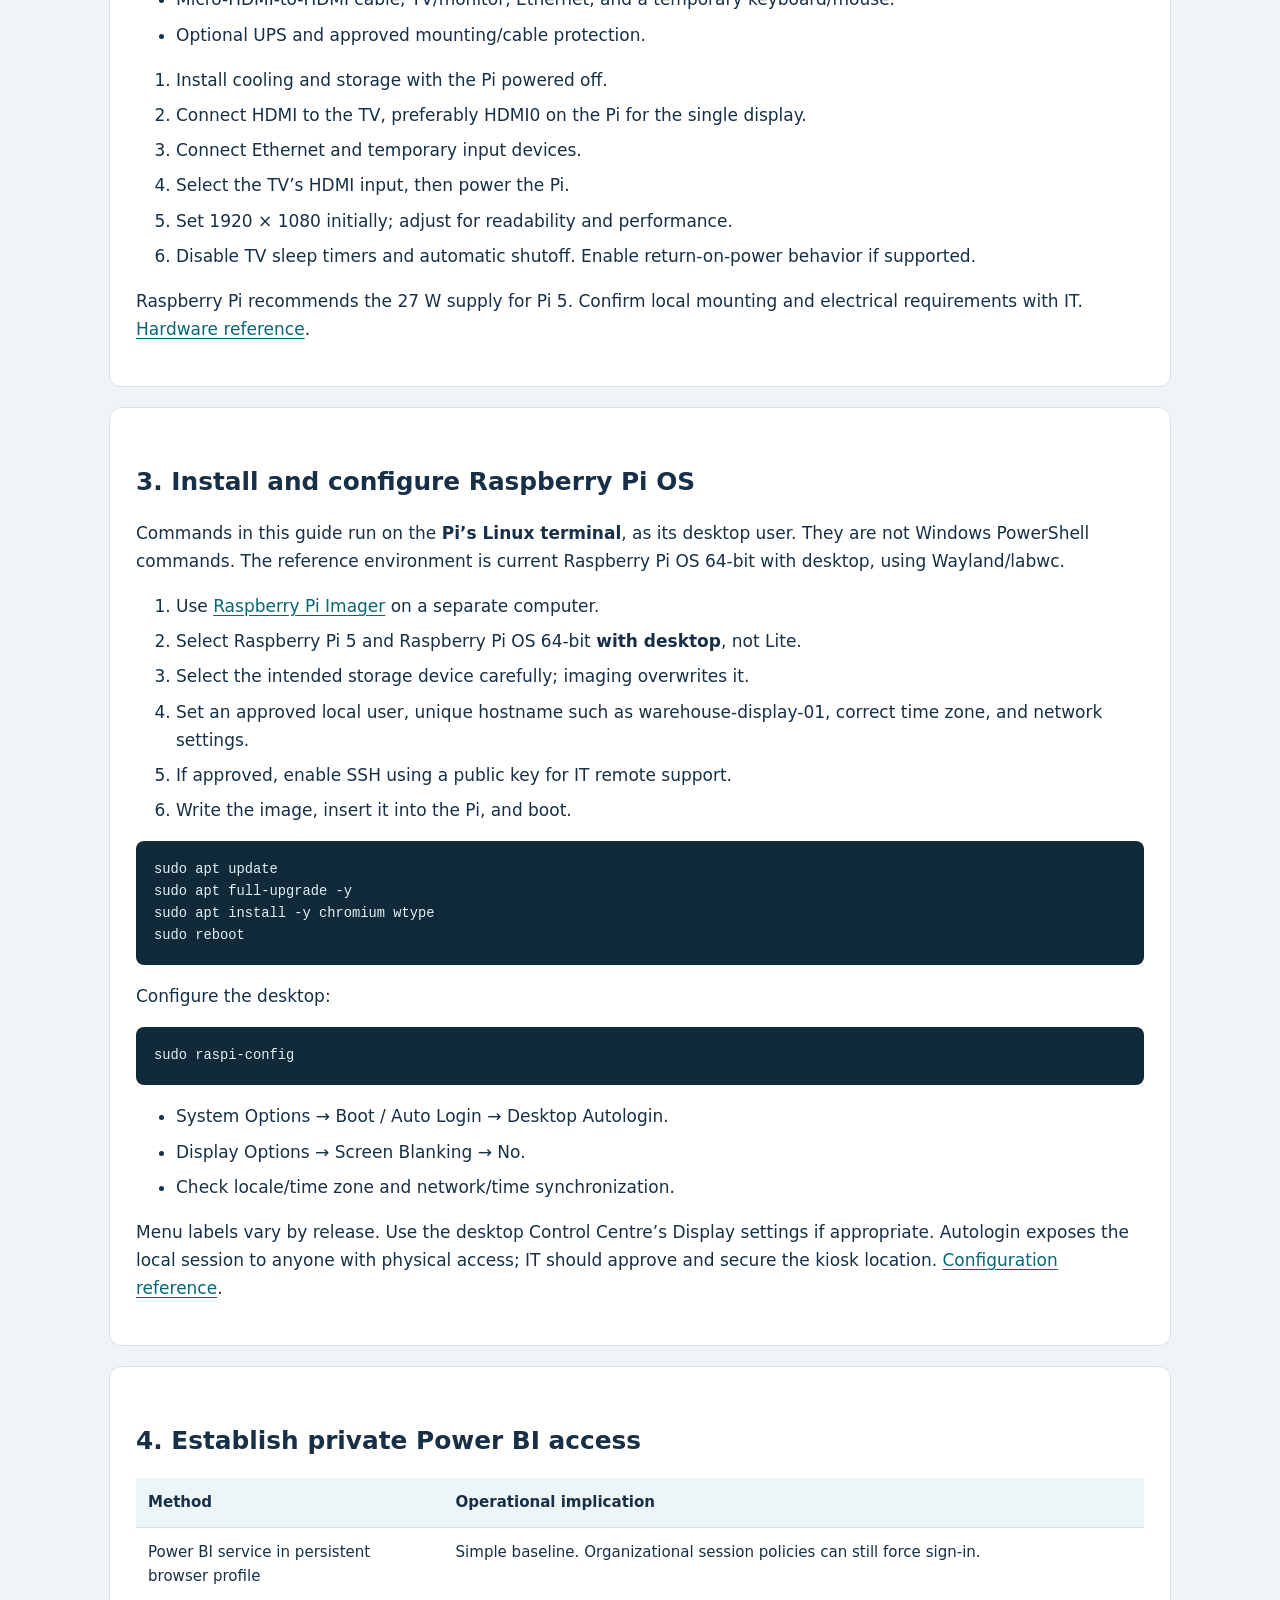
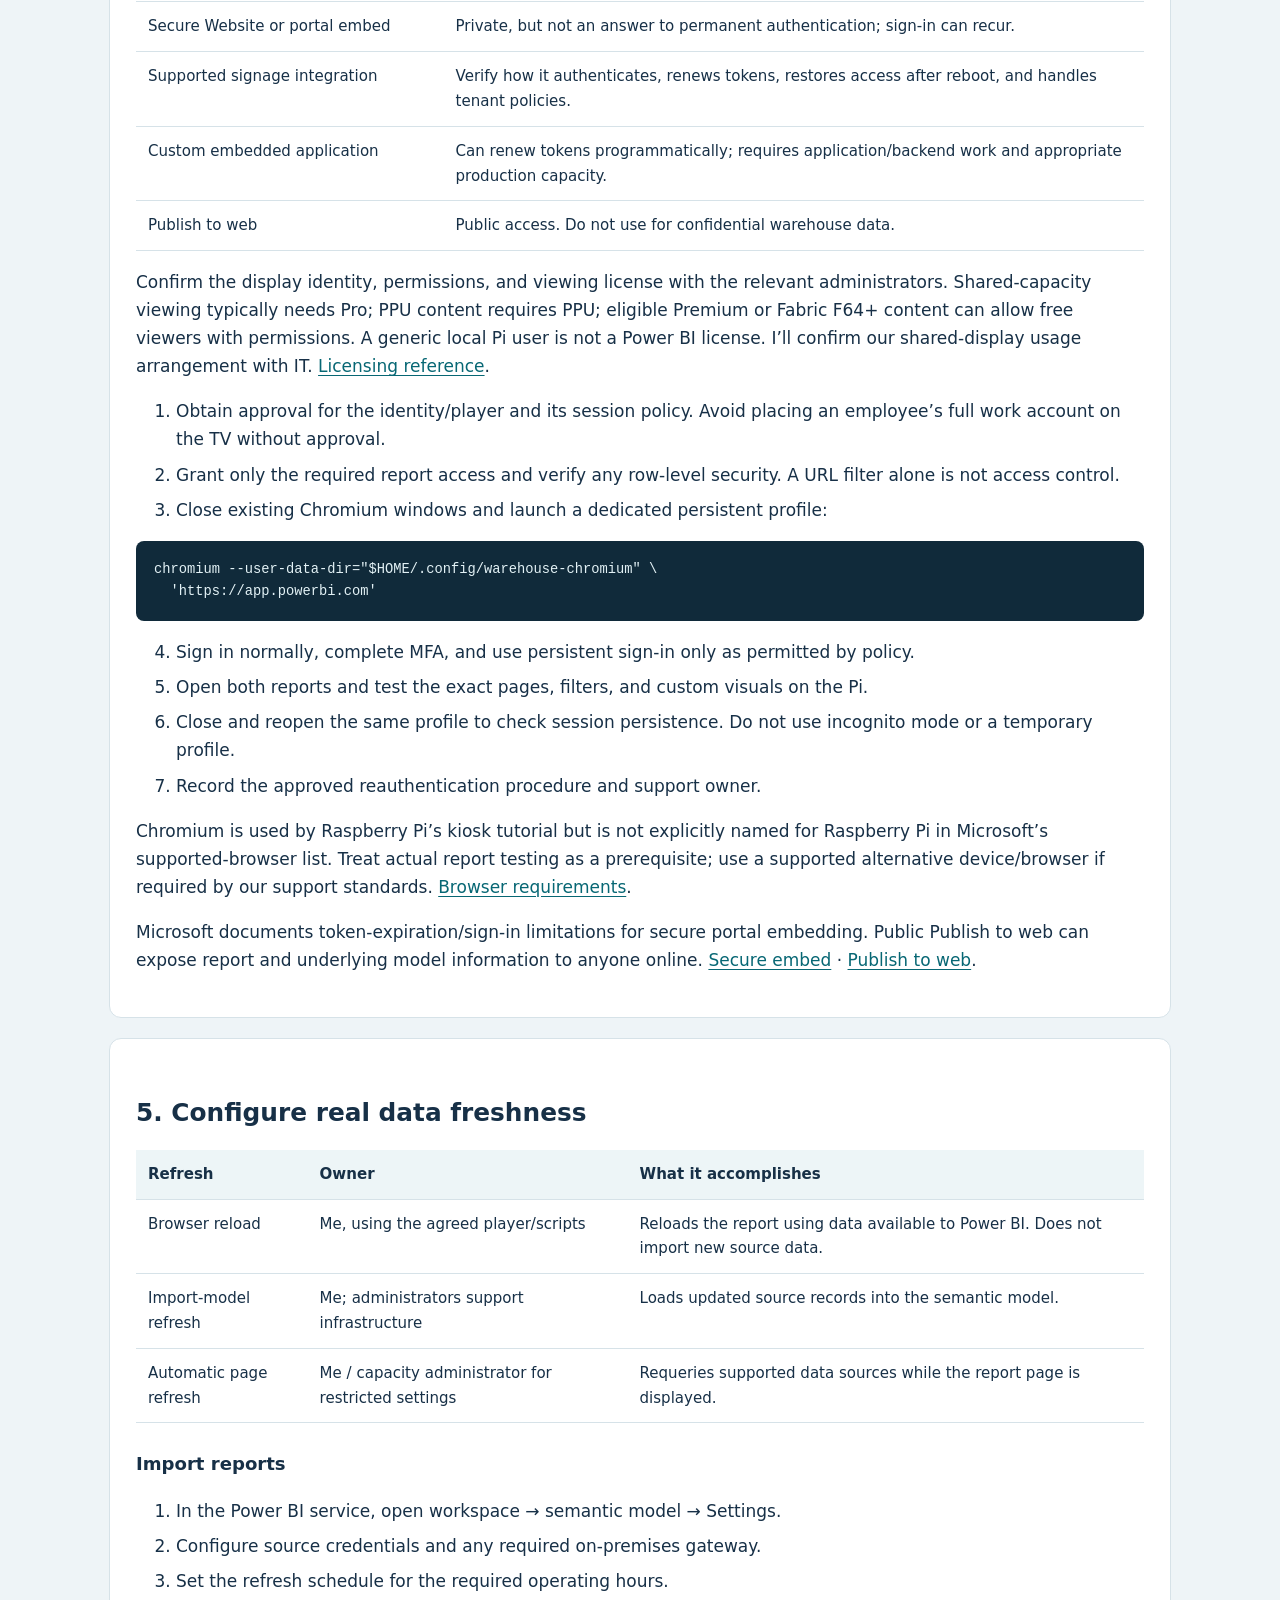
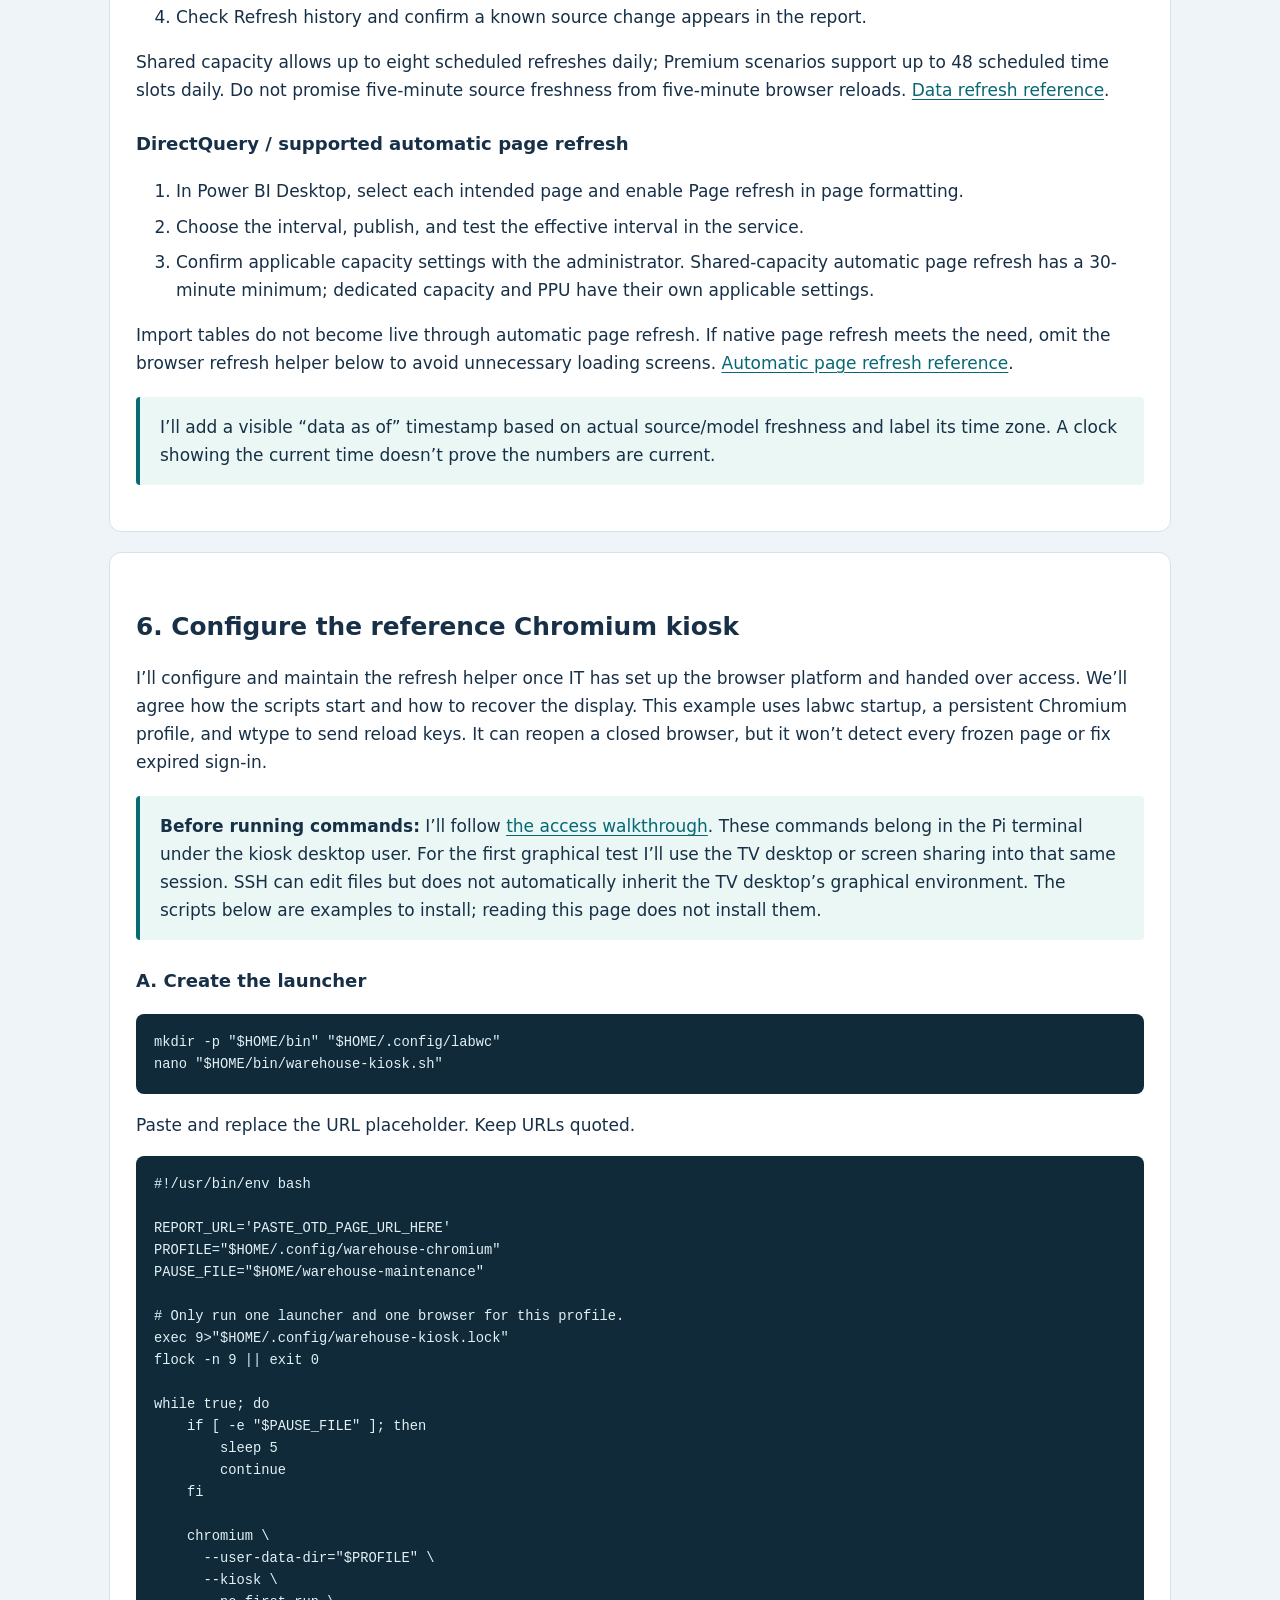
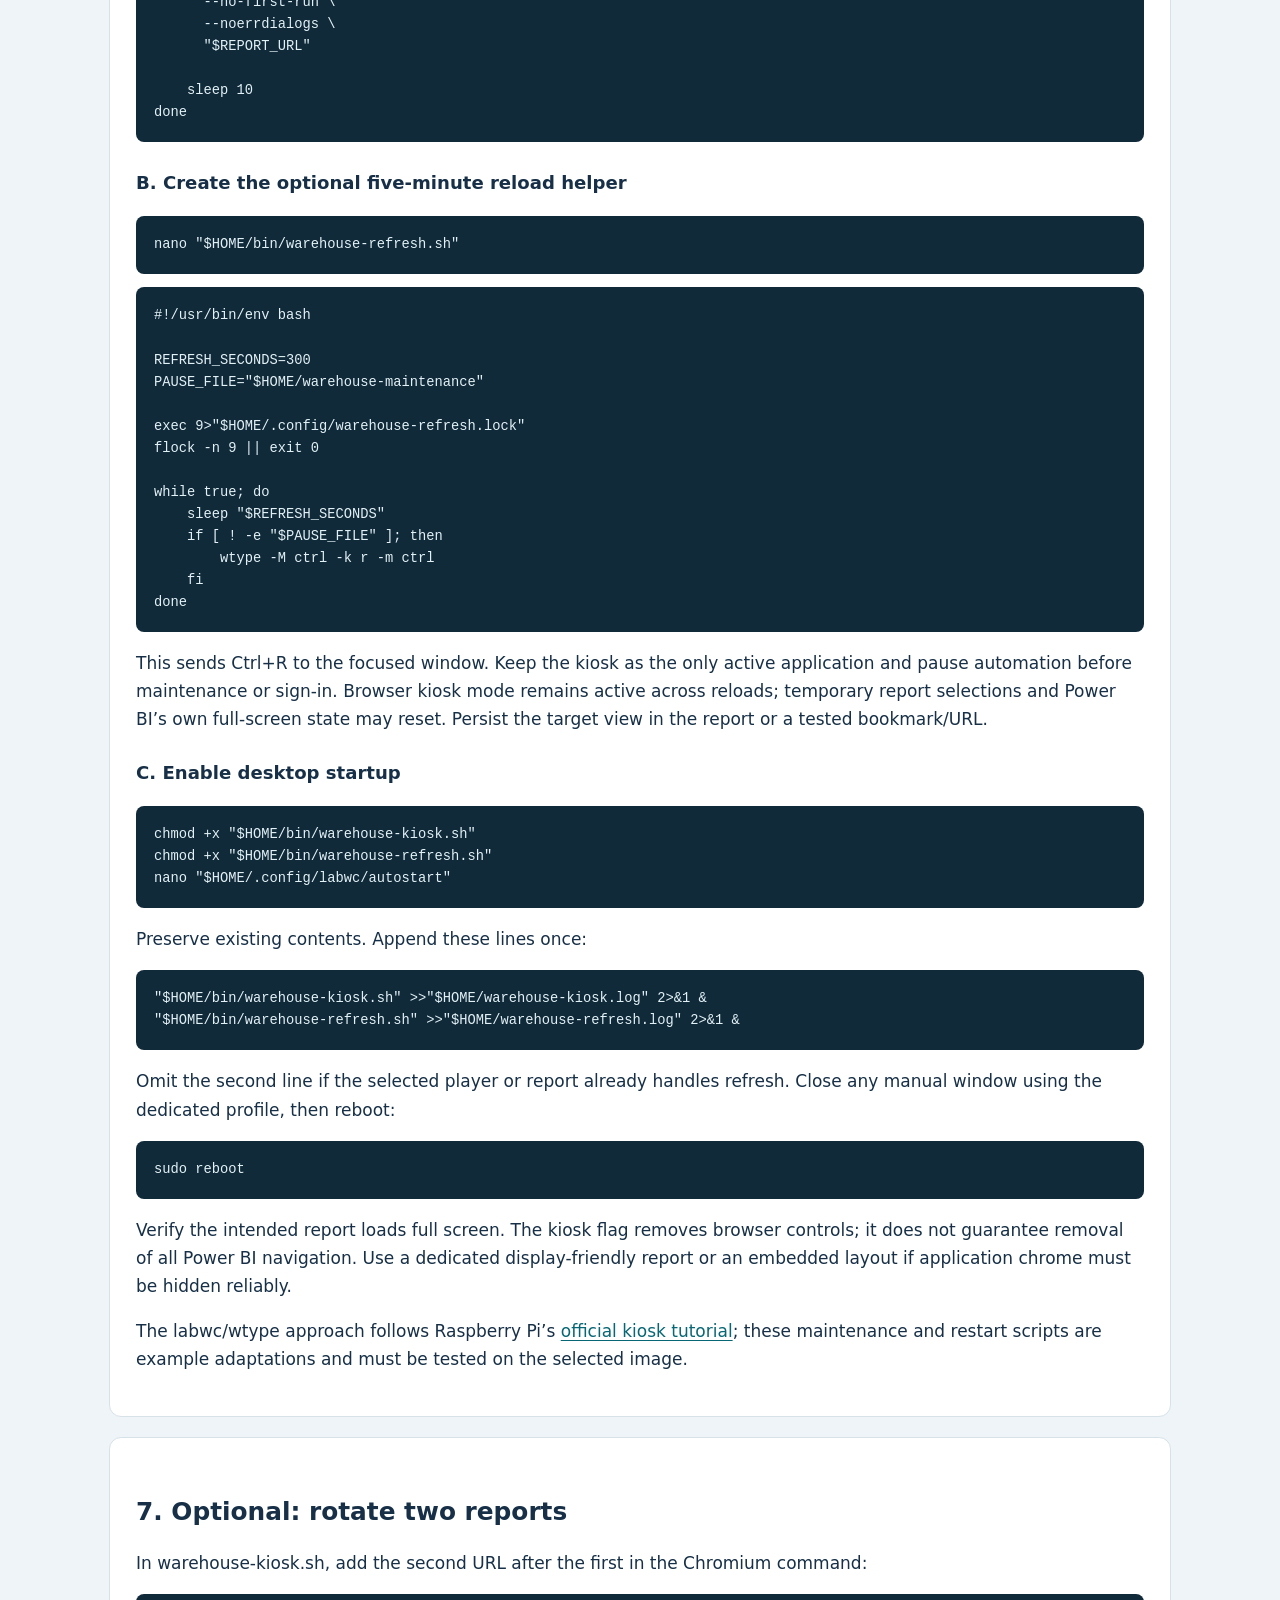
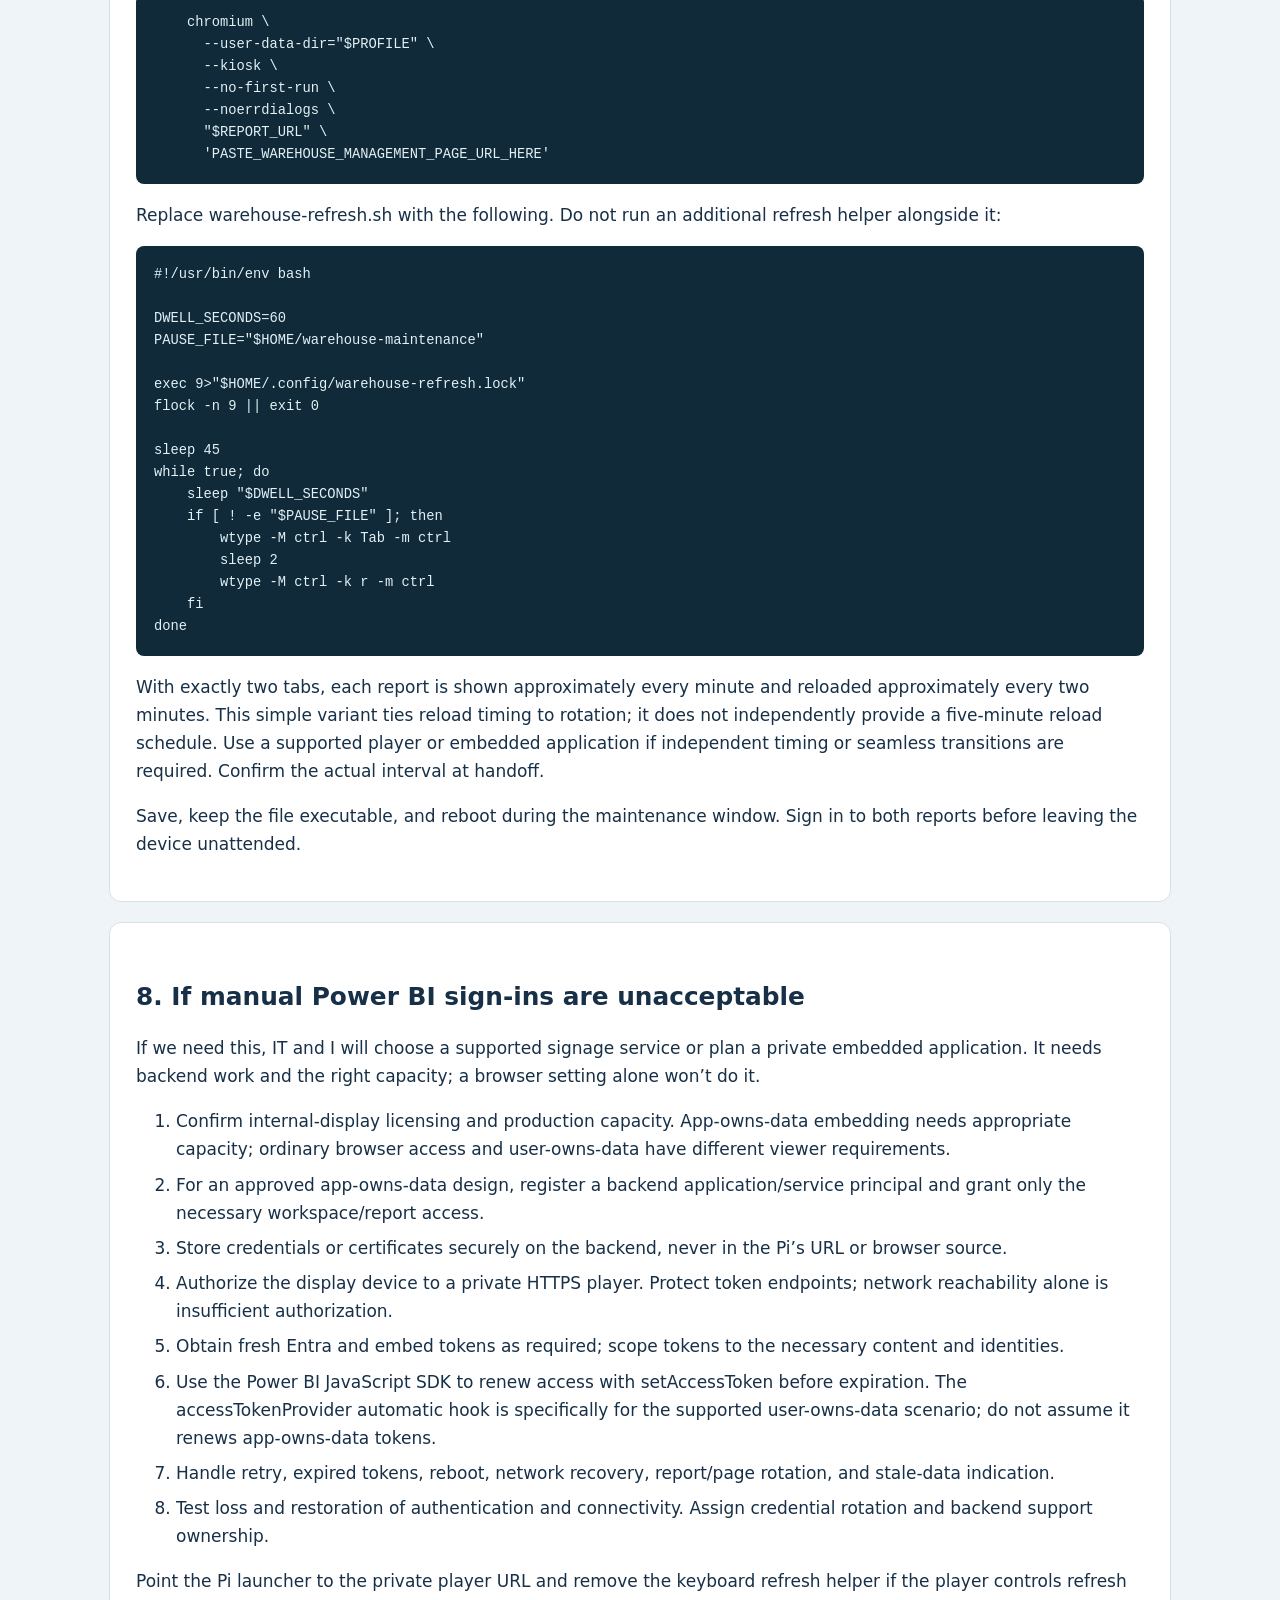
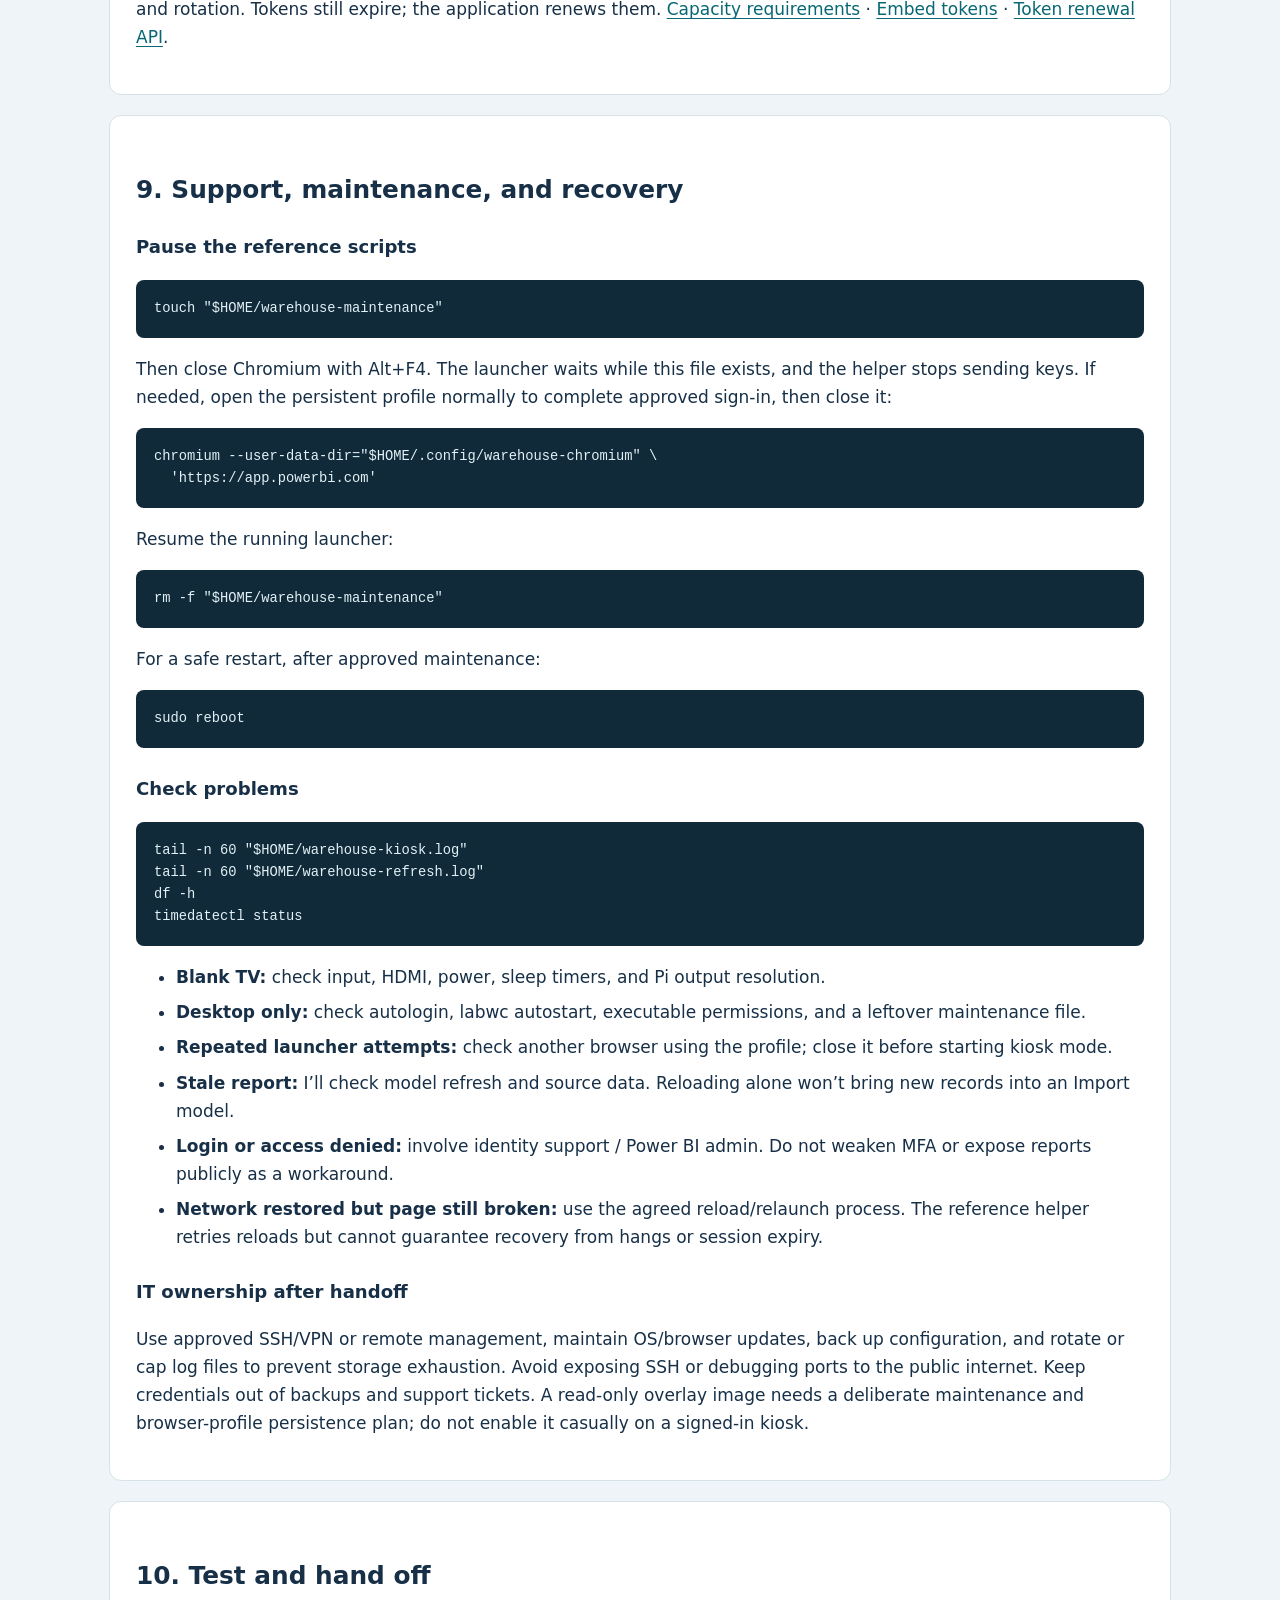
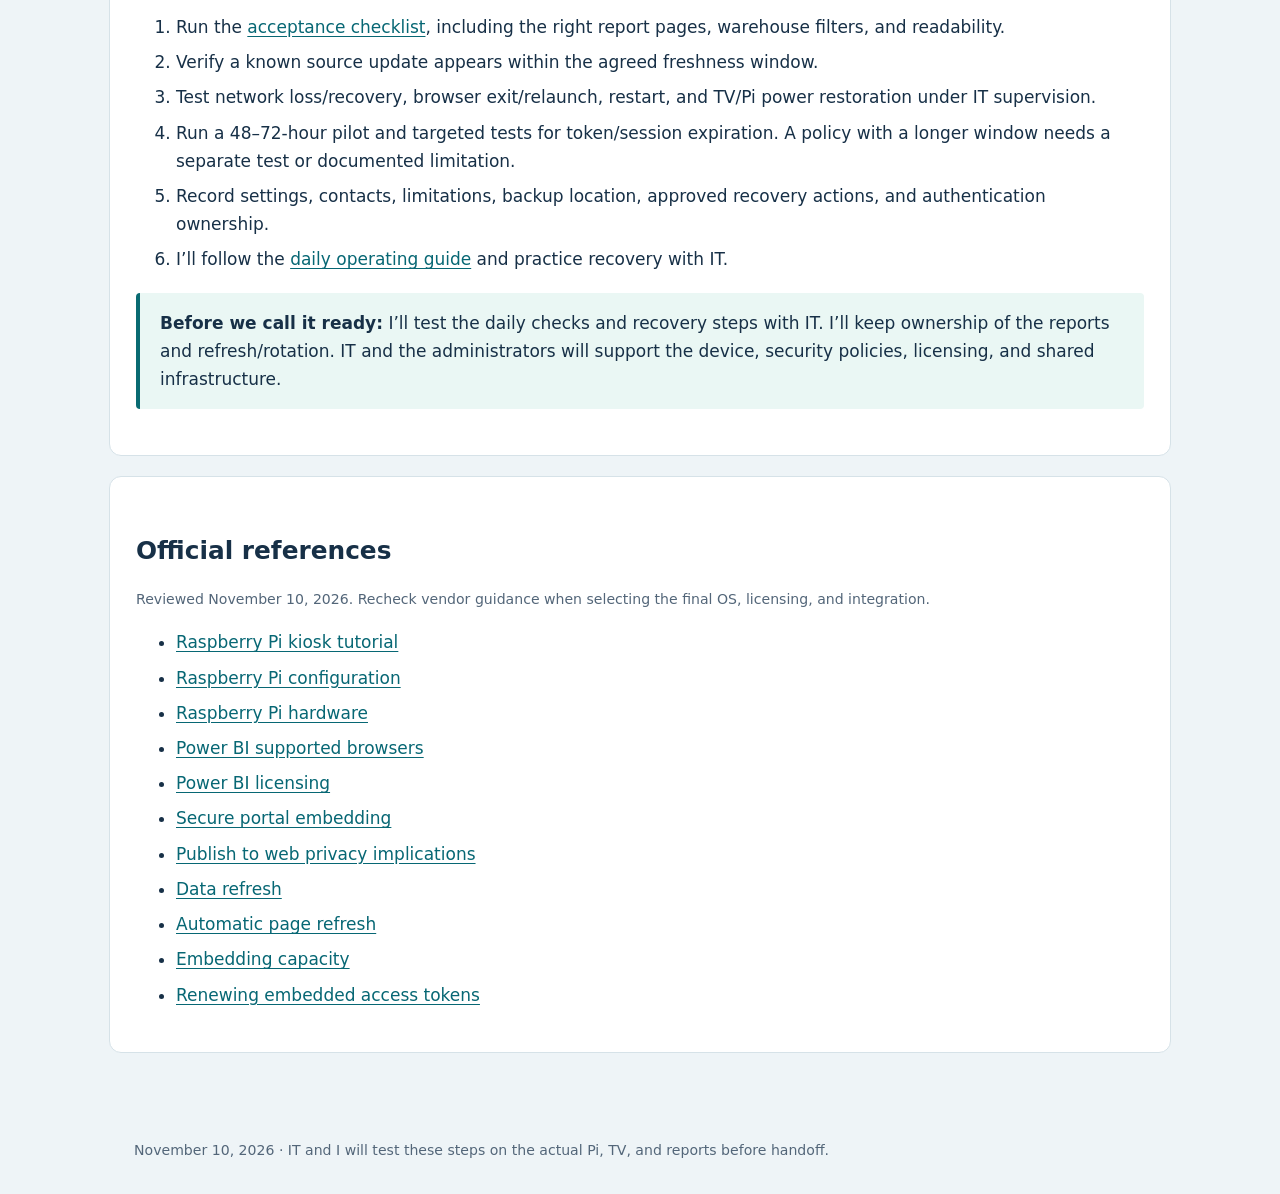
==== commit 385aef6f: "Explain Pi access and where to run display refresh scripts" ====
--- a/full-setup.html
+++ b/full-setup.html
@@ -10,7 +10,7 @@
 <article id="access"><h2>4. Establish private Power BI access</h2><div class="table-wrap"><table><thead><tr><th>Method</th><th>Operational implication</th></tr></thead><tbody><tr><td>Power BI service in persistent browser profile</td><td>Simple baseline. Organizational session policies can still force sign-in.</td></tr><tr><td>Secure Website or portal embed</td><td>Private, but not an answer to permanent authentication; sign-in can recur.</td></tr><tr><td>Supported signage integration</td><td>Verify how it authenticates, renews tokens, restores access after reboot, and handles tenant policies.</td></tr><tr><td>Custom embedded application</td><td>Can renew tokens programmatically; requires application/backend work and appropriate production capacity.</td></tr><tr><td>Publish to web</td><td>Public access. Do not use for confidential warehouse data.</td></tr></tbody></table></div><p>Confirm the display identity, permissions, and viewing license with the relevant administrators. Shared-capacity viewing typically needs Pro; PPU content requires PPU; eligible Premium or Fabric F64+ content can allow free viewers with permissions. A generic local Pi user is not a Power BI license. I’ll confirm our shared-display usage arrangement with IT. <a href="https://learn.microsoft.com/en-us/power-bi/fundamentals/service-features-license-type">Licensing reference</a>.</p><ol><li>Obtain approval for the identity/player and its session policy. Avoid placing an employee’s full work account on the TV without approval.</li><li>Grant only the required report access and verify any row-level security. A URL filter alone is not access control.</li><li>Close existing Chromium windows and launch a dedicated persistent profile:</li></ol><pre><code>chromium --user-data-dir="$HOME/.config/warehouse-chromium" \
   'https://app.powerbi.com'</code></pre><ol start="4"><li>Sign in normally, complete MFA, and use persistent sign-in only as permitted by policy.</li><li>Open both reports and test the exact pages, filters, and custom visuals on the Pi.</li><li>Close and reopen the same profile to check session persistence. Do not use incognito mode or a temporary profile.</li><li>Record the approved reauthentication procedure and support owner.</li></ol><p>Chromium is used by Raspberry Pi’s kiosk tutorial but is not explicitly named for Raspberry Pi in Microsoft’s supported-browser list. Treat actual report testing as a prerequisite; use a supported alternative device/browser if required by our support standards. <a href="https://learn.microsoft.com/en-us/power-bi/fundamentals/power-bi-browsers">Browser requirements</a>.</p><p>Microsoft documents token-expiration/sign-in limitations for secure portal embedding. Public Publish to web can expose report and underlying model information to anyone online. <a href="https://learn.microsoft.com/en-us/power-bi/collaborate-share/service-embed-secure">Secure embed</a> · <a href="https://learn.microsoft.com/en-us/power-bi/collaborate-share/service-publish-to-web">Publish to web</a>.</p></article>
 <article id="data"><h2>5. Configure real data freshness</h2><div class="table-wrap"><table><thead><tr><th>Refresh</th><th>Owner</th><th>What it accomplishes</th></tr></thead><tbody><tr><td>Browser reload</td><td>Me, using the agreed player/scripts</td><td>Reloads the report using data available to Power BI. Does not import new source data.</td></tr><tr><td>Import-model refresh</td><td>Me; administrators support infrastructure</td><td>Loads updated source records into the semantic model.</td></tr><tr><td>Automatic page refresh</td><td>Me / capacity administrator for restricted settings</td><td>Requeries supported data sources while the report page is displayed.</td></tr></tbody></table></div><h3>Import reports</h3><ol><li>In the Power BI service, open workspace → semantic model → Settings.</li><li>Configure source credentials and any required on-premises gateway.</li><li>Set the refresh schedule for the required operating hours.</li><li>Check Refresh history and confirm a known source change appears in the report.</li></ol><p>Shared capacity allows up to eight scheduled refreshes daily; Premium scenarios support up to 48 scheduled time slots daily. Do not promise five-minute source freshness from five-minute browser reloads. <a href="https://learn.microsoft.com/en-us/power-bi/connect-data/refresh-data">Data refresh reference</a>.</p><h3>DirectQuery / supported automatic page refresh</h3><ol><li>In Power BI Desktop, select each intended page and enable Page refresh in page formatting.</li><li>Choose the interval, publish, and test the effective interval in the service.</li><li>Confirm applicable capacity settings with the administrator. Shared-capacity automatic page refresh has a 30-minute minimum; dedicated capacity and PPU have their own applicable settings.</li></ol><p>Import tables do not become live through automatic page refresh. If native page refresh meets the need, omit the browser refresh helper below to avoid unnecessary loading screens. <a href="https://learn.microsoft.com/en-us/power-bi/create-reports/desktop-automatic-page-refresh">Automatic page refresh reference</a>.</p><div class="note">I’ll add a visible “data as of” timestamp based on actual source/model freshness and label its time zone. A clock showing the current time doesn’t prove the numbers are current.</div></article>
-<article id="kiosk"><h2>6. Configure the reference Chromium kiosk</h2><p>I’ll configure and maintain the refresh helper once IT has set up the browser platform and handed over access. We’ll agree how the scripts start and how to recover the display. This example uses labwc startup, a persistent Chromium profile, and wtype to send reload keys. It can reopen a closed browser, but it won’t detect every frozen page or fix expired sign-in.</p><h3>A. Create the launcher</h3><pre><code>mkdir -p "$HOME/bin" "$HOME/.config/labwc"
+<article id="kiosk"><h2>6. Configure the reference Chromium kiosk</h2><p>I’ll configure and maintain the refresh helper once IT has set up the browser platform and handed over access. We’ll agree how the scripts start and how to recover the display. This example uses labwc startup, a persistent Chromium profile, and wtype to send reload keys. It can reopen a closed browser, but it won’t detect every frozen page or fix expired sign-in.</p><div class="note"><strong>Before running commands:</strong> I’ll follow <a href="my-part.html#access-the-pi">the access walkthrough</a>. These commands belong in the Pi terminal under the kiosk desktop user. For the first graphical test I’ll use the TV desktop or screen sharing into that same session. SSH can edit files but does not automatically inherit the TV desktop’s graphical environment. The scripts below are examples to install; reading this page does not install them.</div><h3>A. Create the launcher</h3><pre><code>mkdir -p "$HOME/bin" "$HOME/.config/labwc"
 nano "$HOME/bin/warehouse-kiosk.sh"</code></pre><p>Paste and replace the URL placeholder. Keep URLs quoted.</p><pre><code>#!/usr/bin/env bash
 
 REPORT_URL='PASTE_OTD_PAGE_URL_HERE'
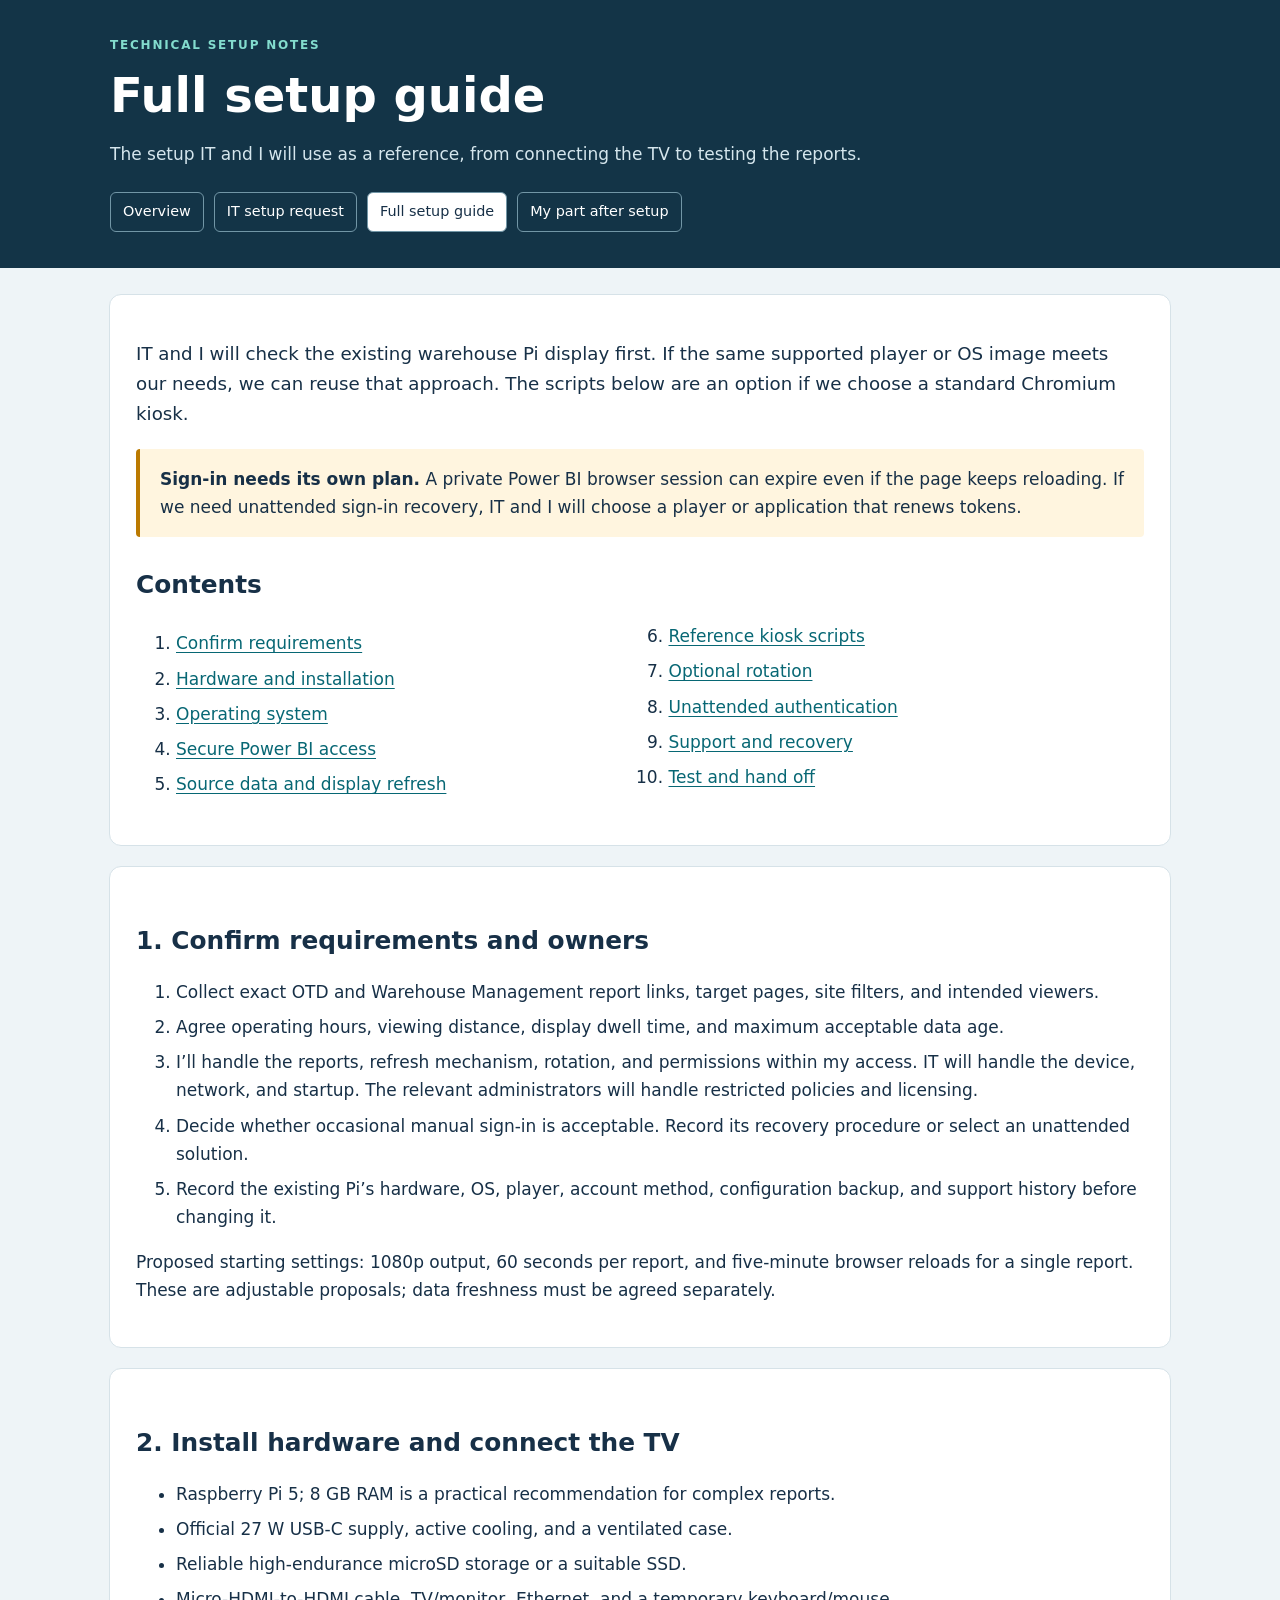
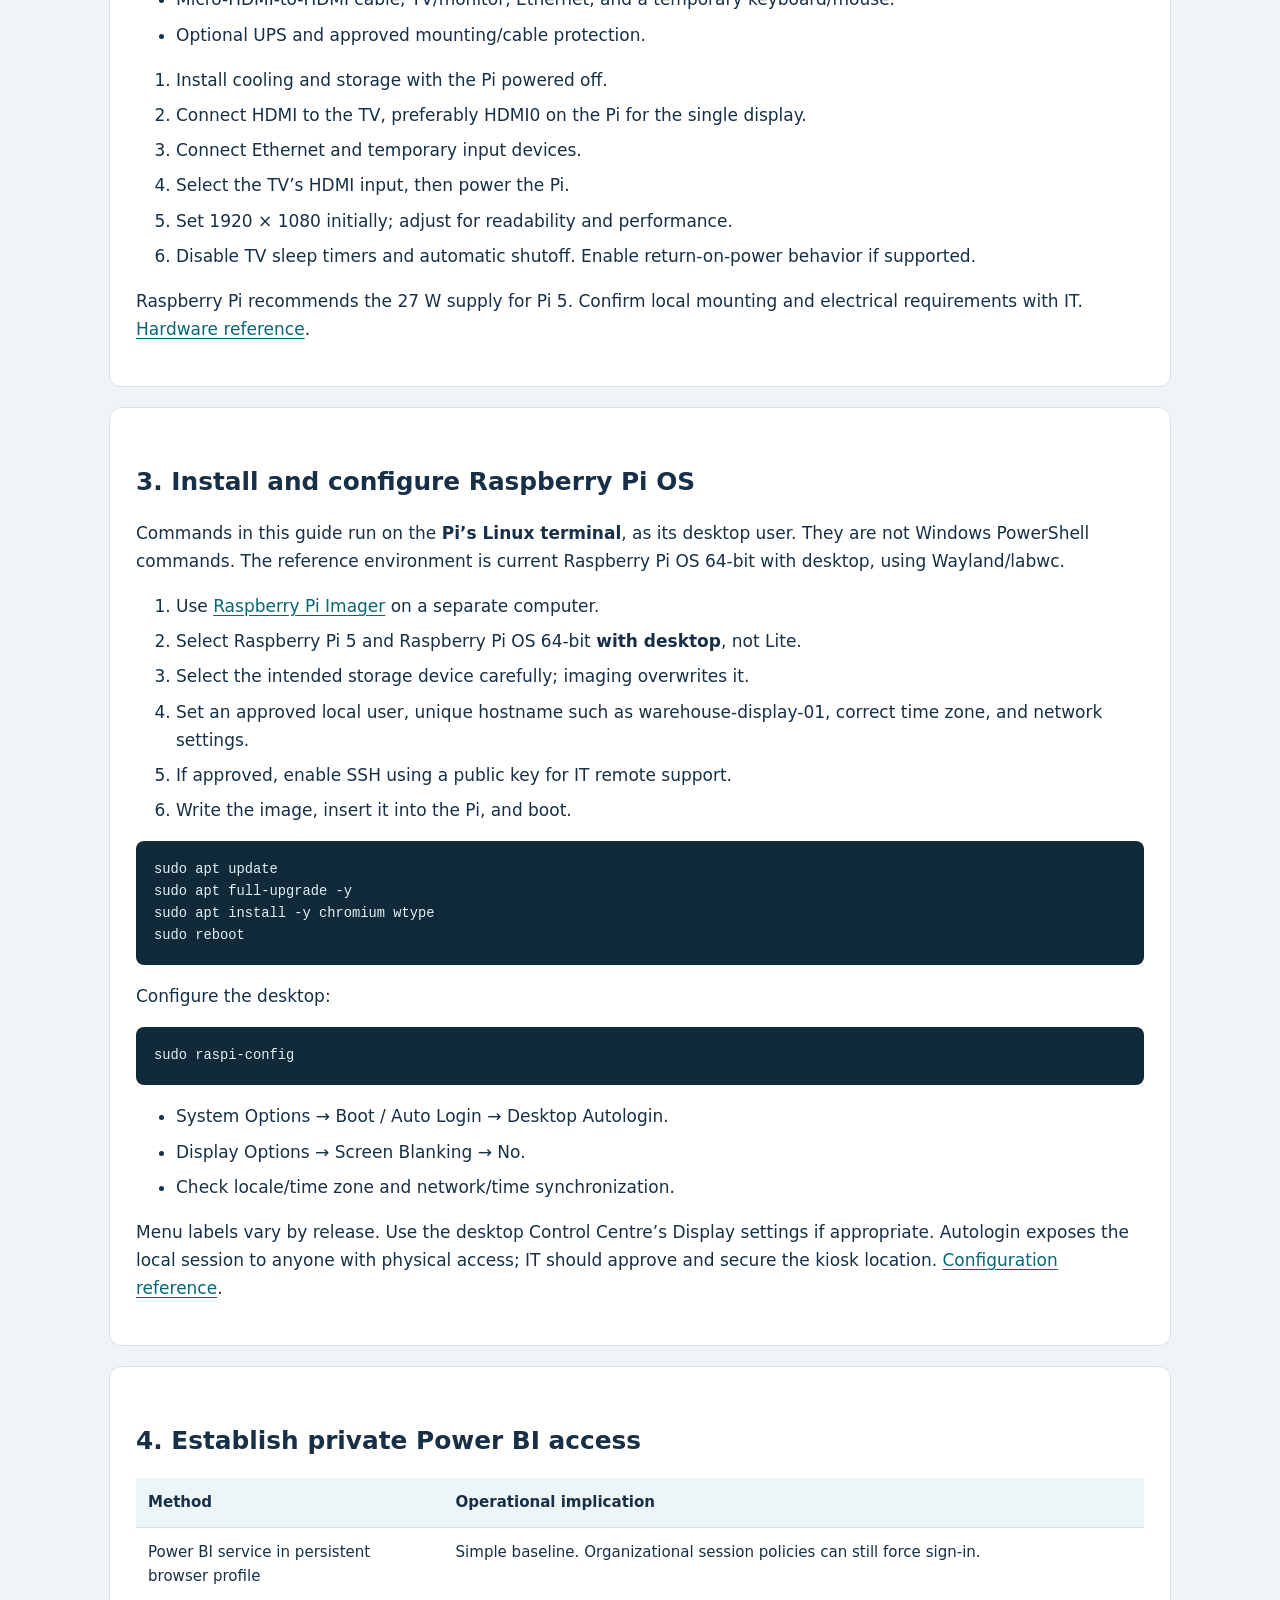
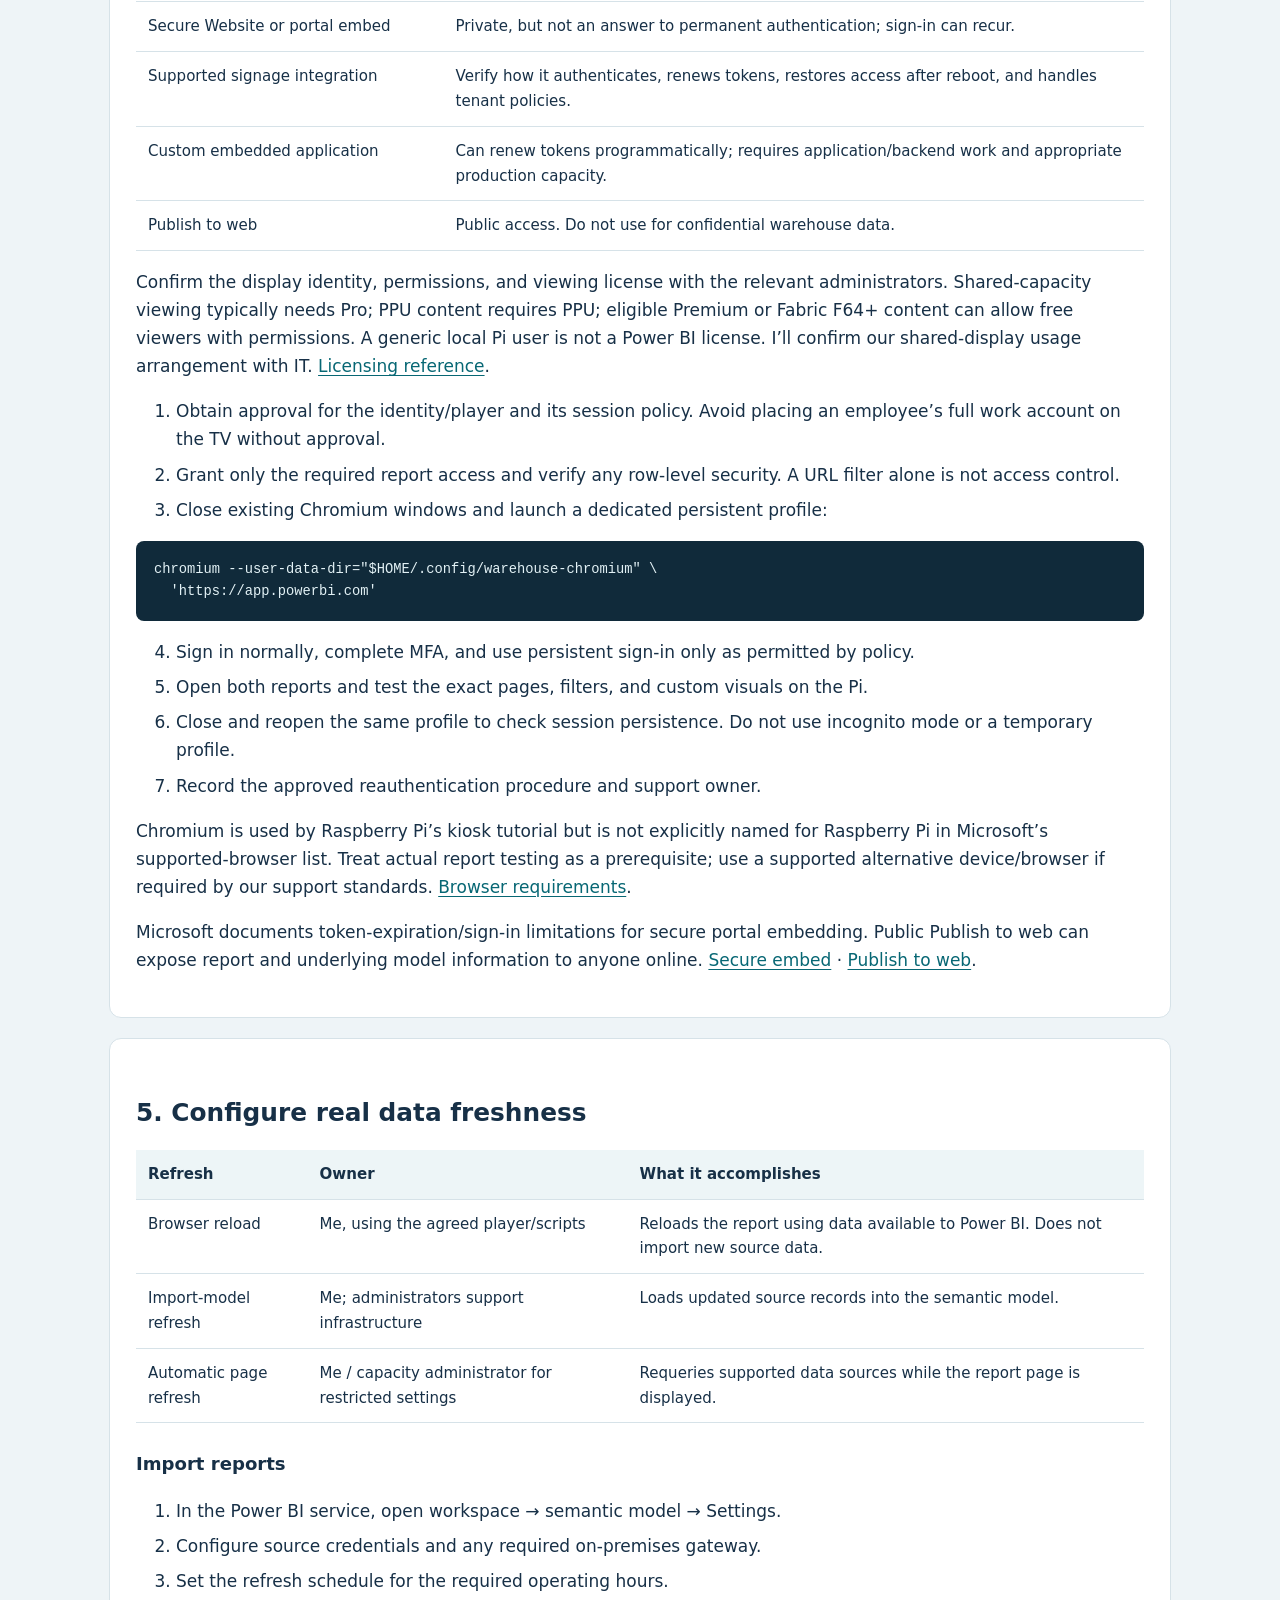
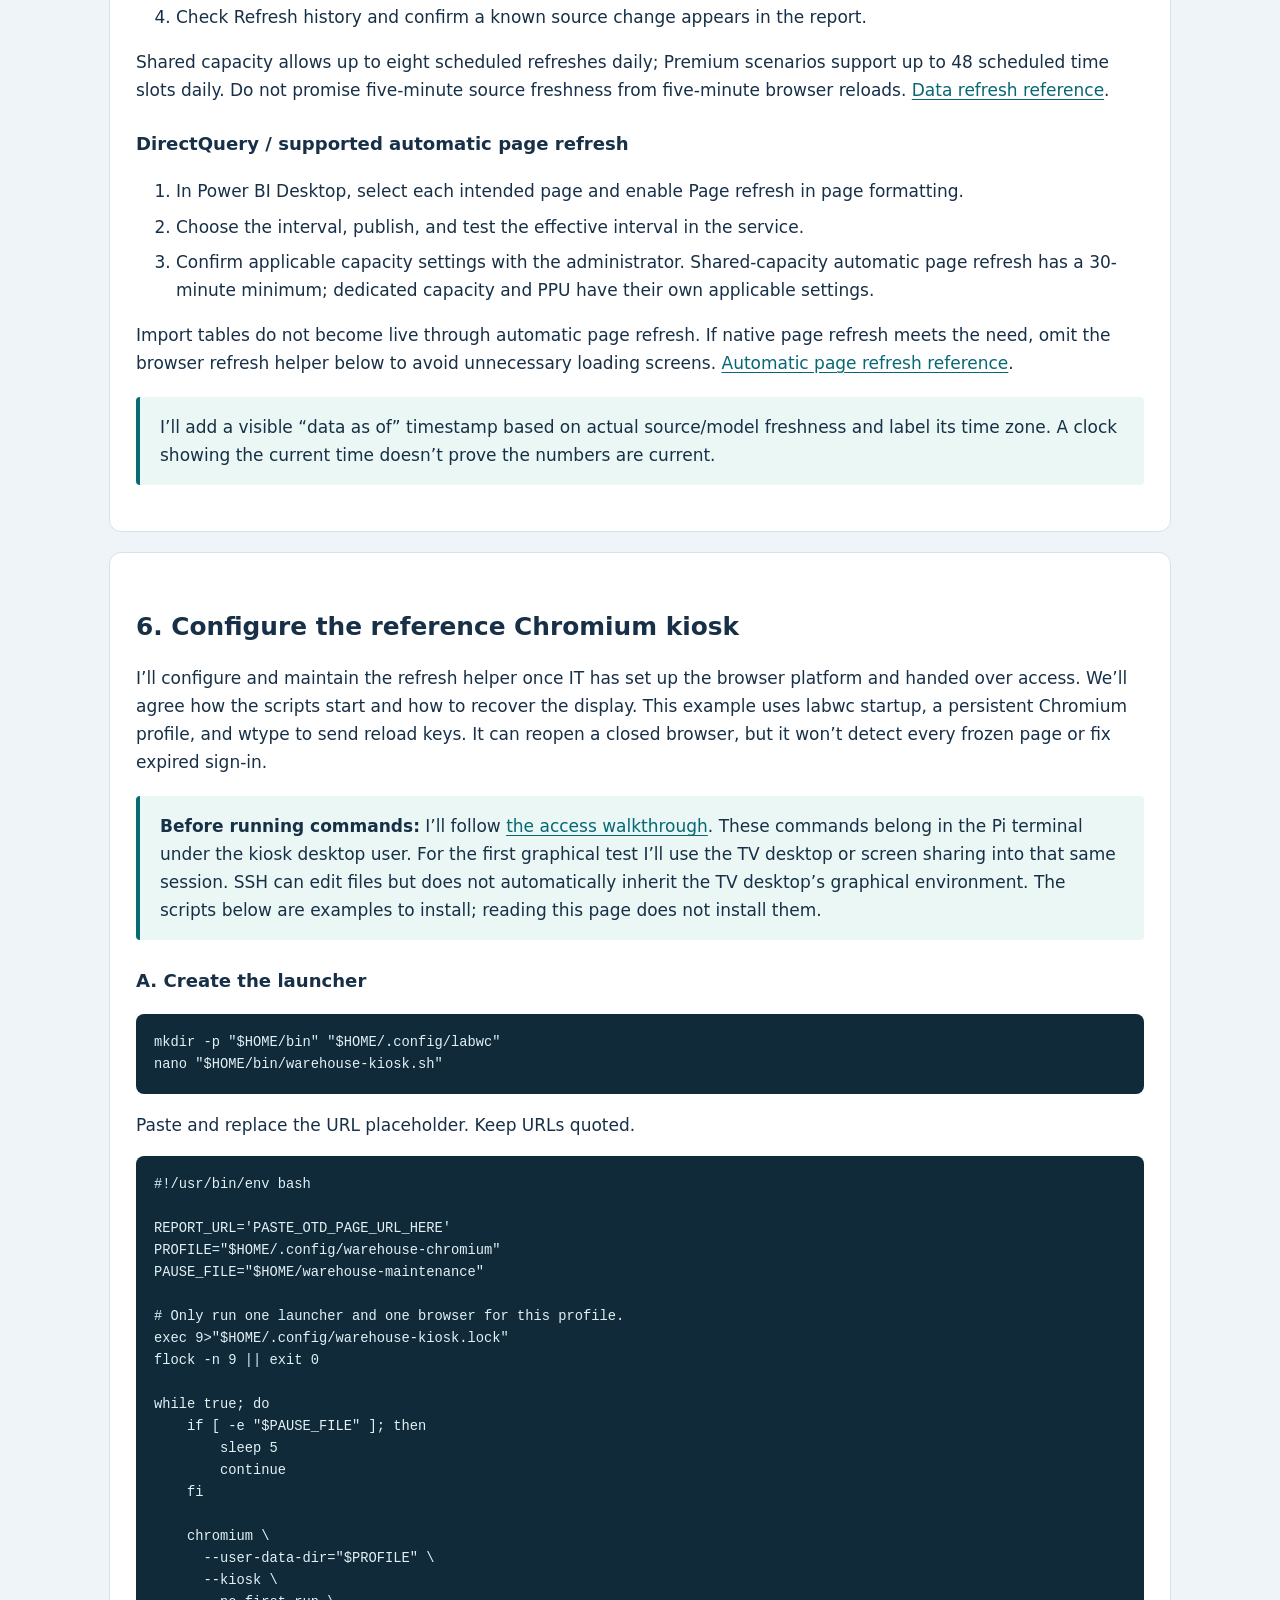
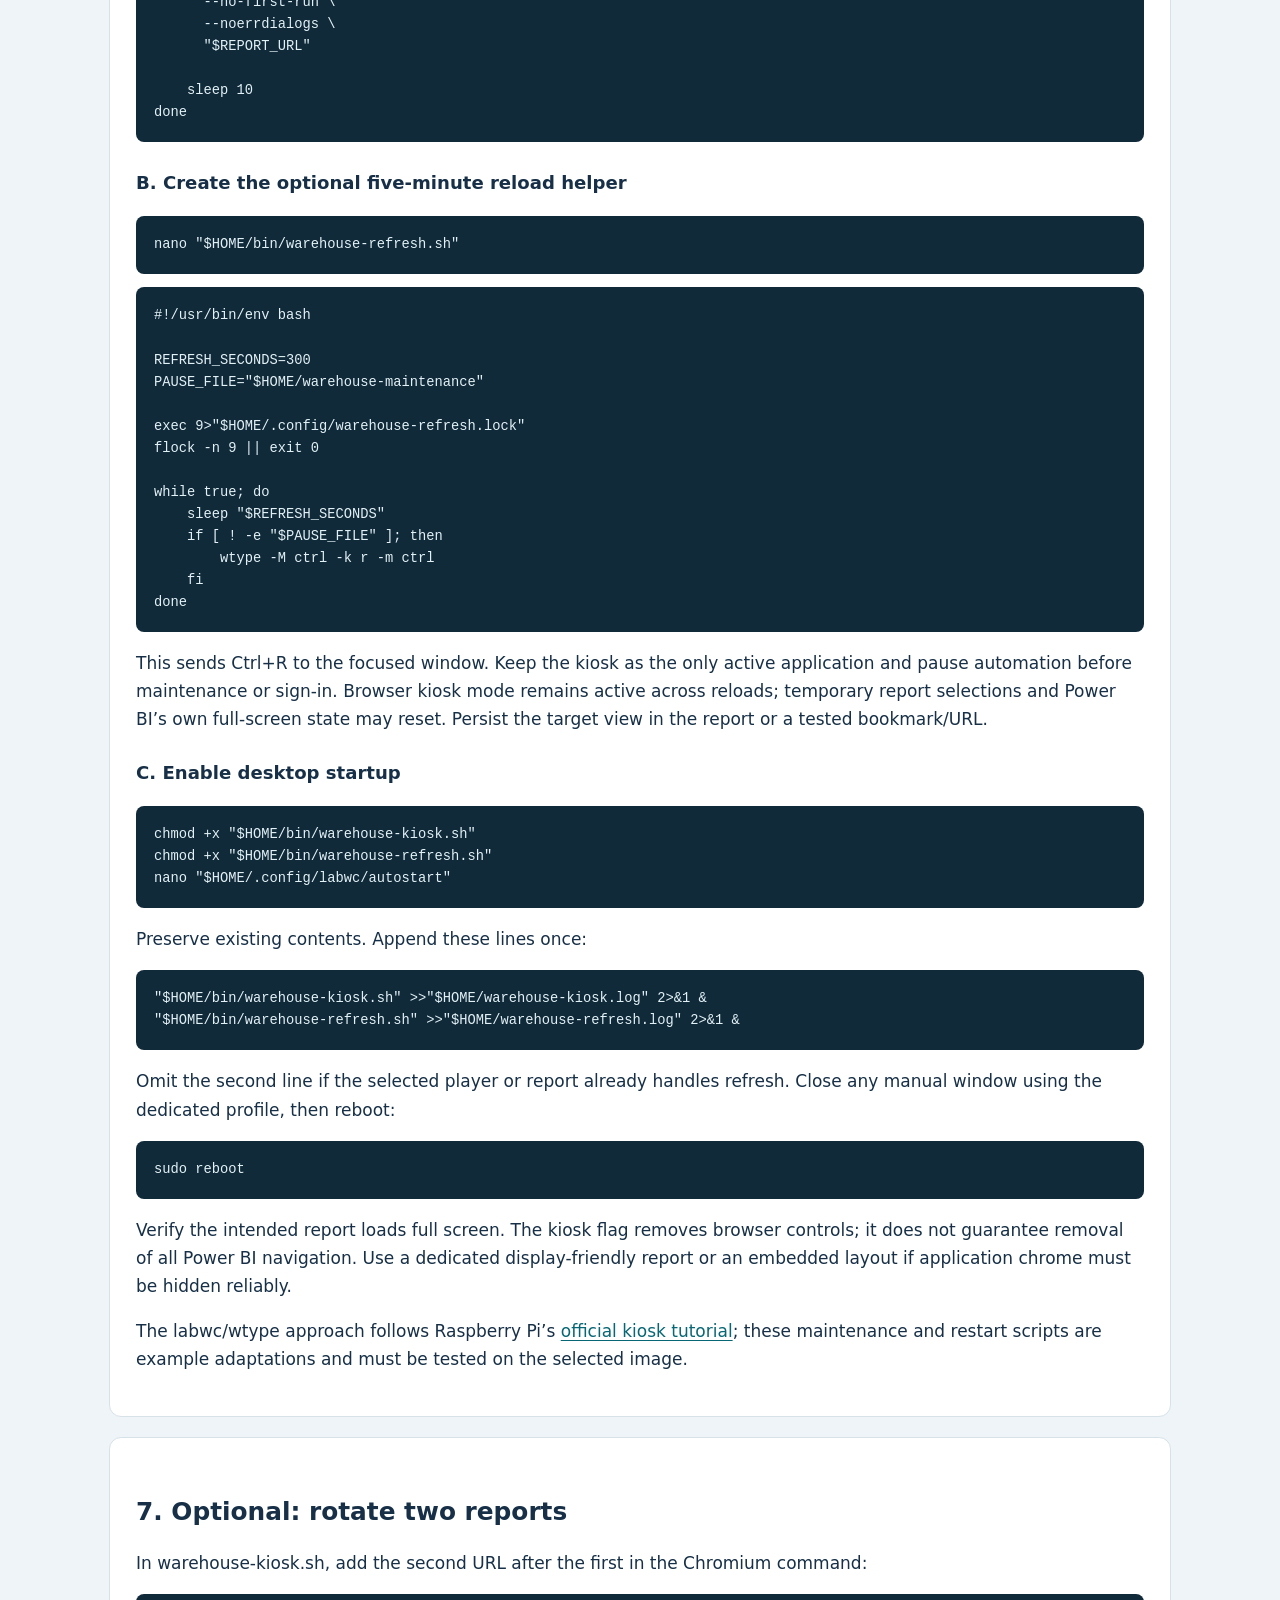
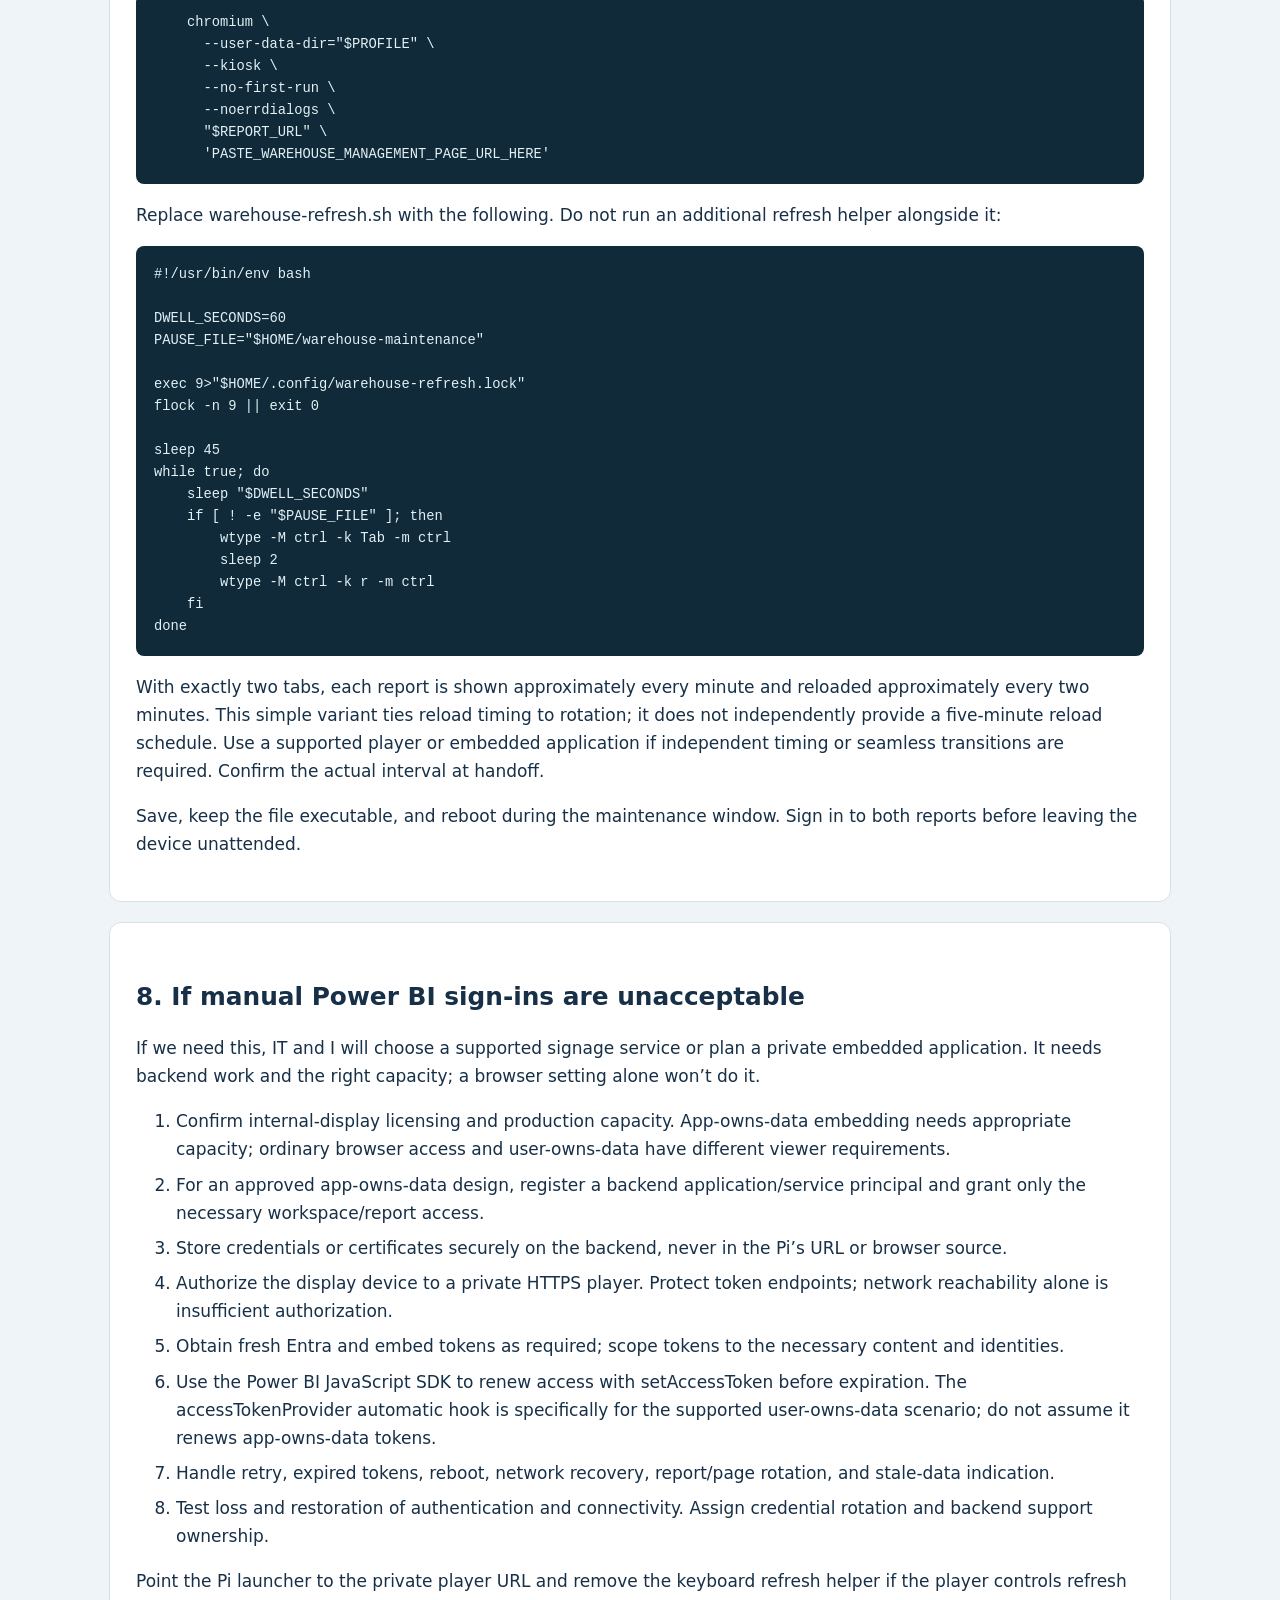
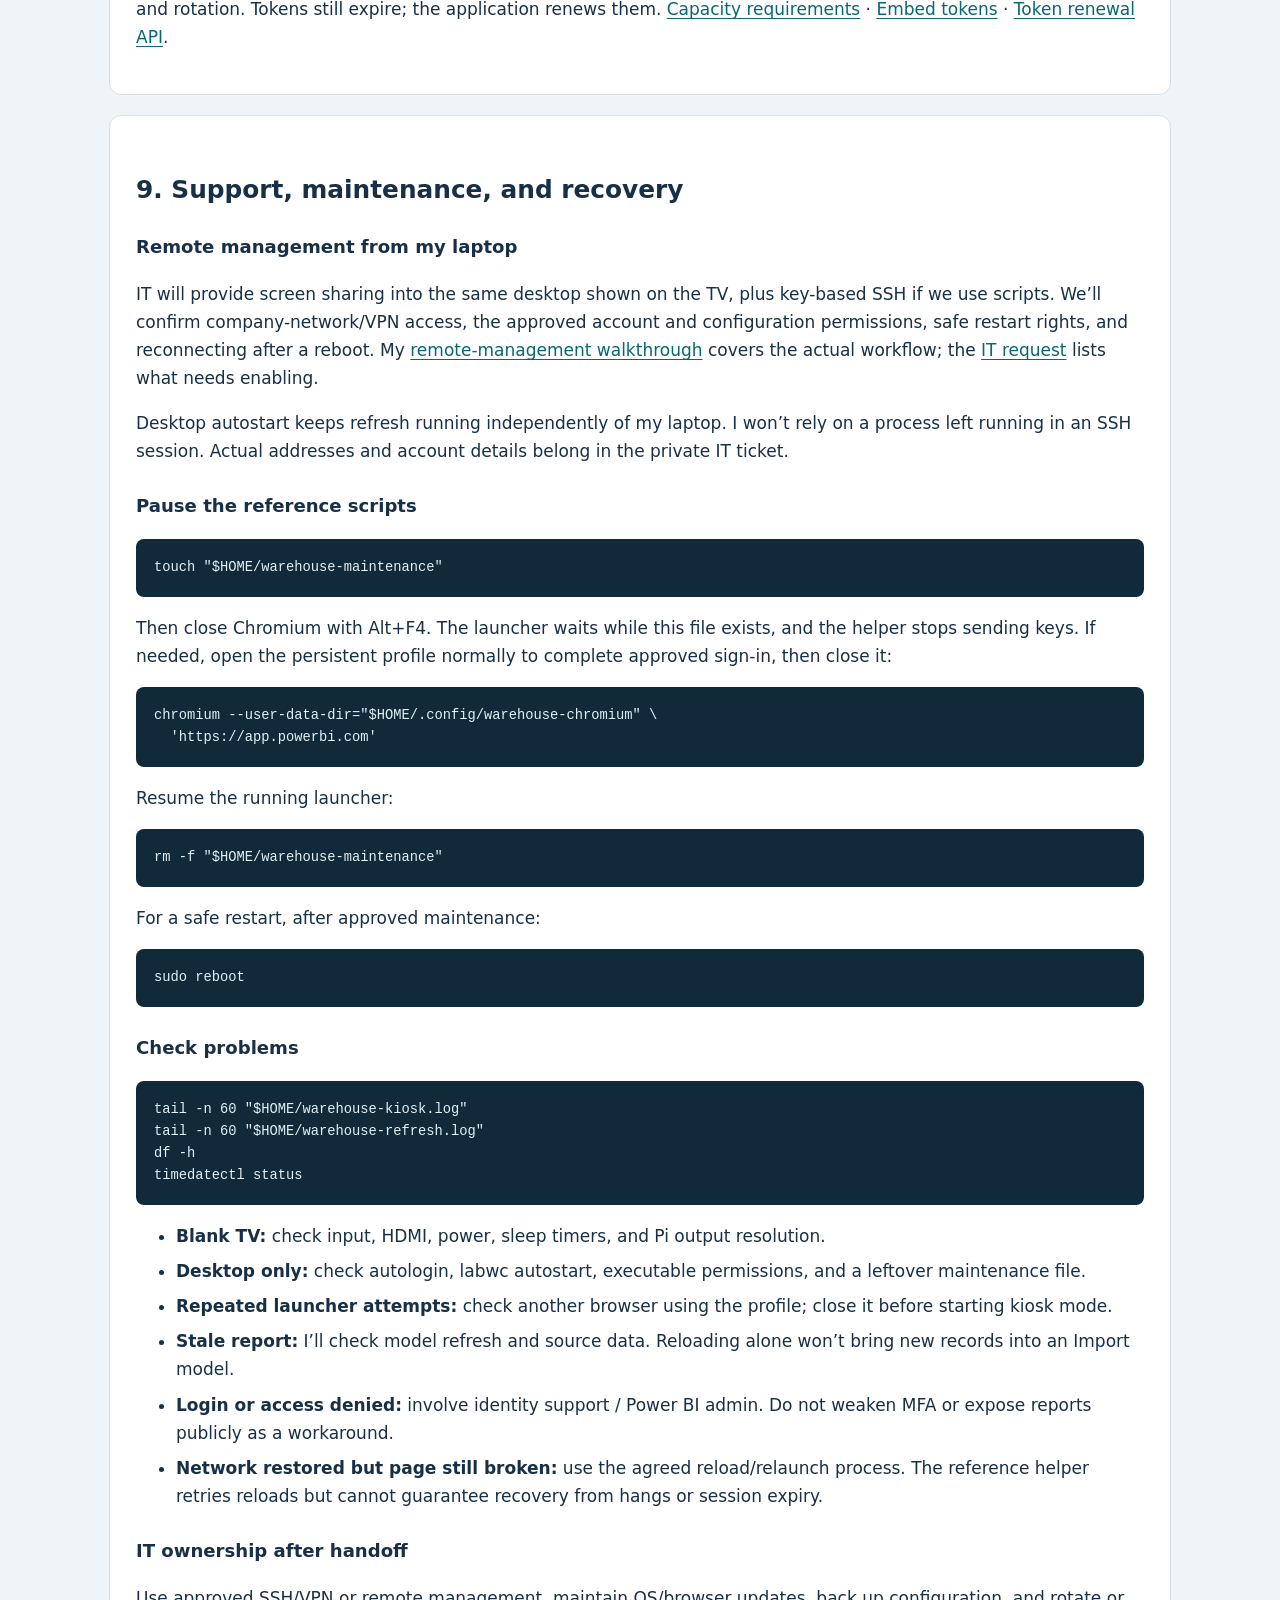
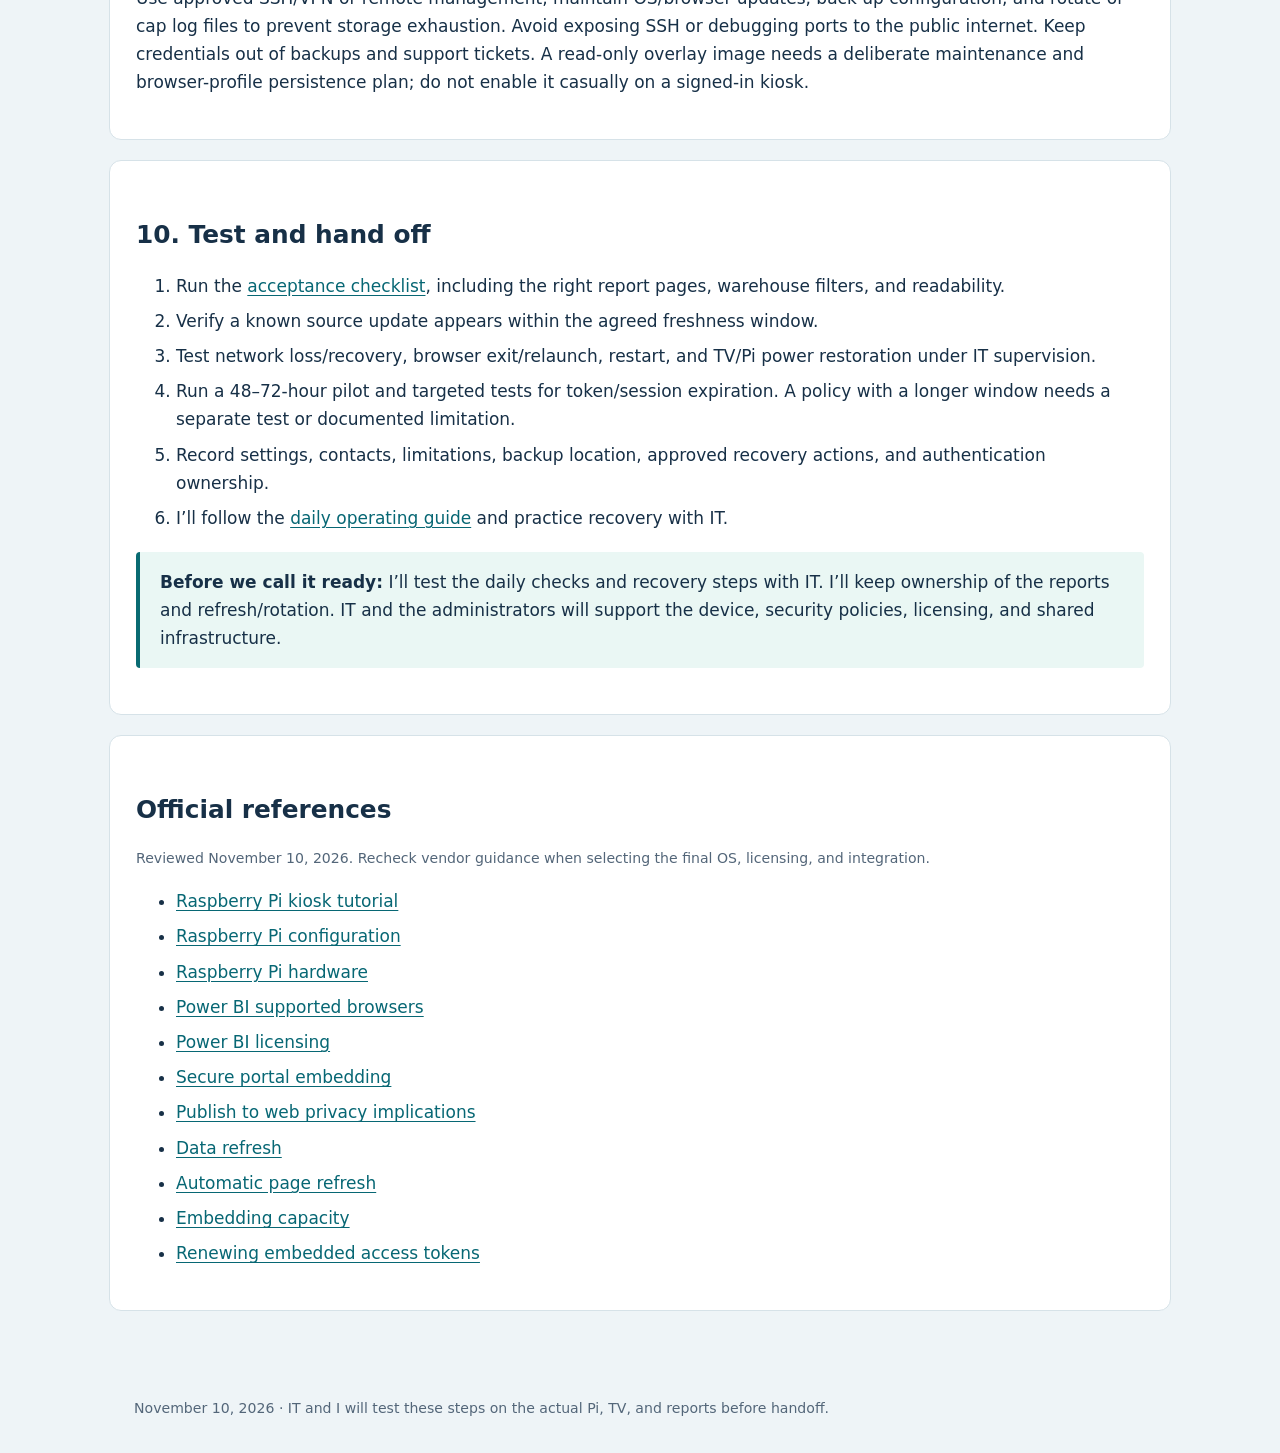
==== commit 14cdb116: "Document laptop remote access and refresh management handoff" ====
--- a/full-setup.html
+++ b/full-setup.html
@@ -76,7 +76,7 @@
     fi
 done</code></pre><p>With exactly two tabs, each report is shown approximately every minute and reloaded approximately every two minutes. This simple variant ties reload timing to rotation; it does not independently provide a five-minute reload schedule. Use a supported player or embedded application if independent timing or seamless transitions are required. Confirm the actual interval at handoff.</p><p>Save, keep the file executable, and reboot during the maintenance window. Sign in to both reports before leaving the device unattended.</p></article>
 <article id="unattended"><h2>8. If manual Power BI sign-ins are unacceptable</h2><p>If we need this, IT and I will choose a supported signage service or plan a private embedded application. It needs backend work and the right capacity; a browser setting alone won’t do it.</p><ol><li>Confirm internal-display licensing and production capacity. App-owns-data embedding needs appropriate capacity; ordinary browser access and user-owns-data have different viewer requirements.</li><li>For an approved app-owns-data design, register a backend application/service principal and grant only the necessary workspace/report access.</li><li>Store credentials or certificates securely on the backend, never in the Pi’s URL or browser source.</li><li>Authorize the display device to a private HTTPS player. Protect token endpoints; network reachability alone is insufficient authorization.</li><li>Obtain fresh Entra and embed tokens as required; scope tokens to the necessary content and identities.</li><li>Use the Power BI JavaScript SDK to renew access with setAccessToken before expiration. The accessTokenProvider automatic hook is specifically for the supported user-owns-data scenario; do not assume it renews app-owns-data tokens.</li><li>Handle retry, expired tokens, reboot, network recovery, report/page rotation, and stale-data indication.</li><li>Test loss and restoration of authentication and connectivity. Assign credential rotation and backend support ownership.</li></ol><p>Point the Pi launcher to the private player URL and remove the keyboard refresh helper if the player controls refresh and rotation. Tokens still expire; the application renews them. <a href="https://learn.microsoft.com/en-us/power-bi/developer/embedded/embedded-capacity">Capacity requirements</a> · <a href="https://learn.microsoft.com/en-us/power-bi/developer/embedded/generate-embed-token">Embed tokens</a> · <a href="https://learn.microsoft.com/en-us/javascript/api/overview/powerbi/refresh-token">Token renewal API</a>.</p></article>
-<article id="recovery"><h2>9. Support, maintenance, and recovery</h2><h3>Pause the reference scripts</h3><pre><code>touch "$HOME/warehouse-maintenance"</code></pre><p>Then close Chromium with Alt+F4. The launcher waits while this file exists, and the helper stops sending keys. If needed, open the persistent profile normally to complete approved sign-in, then close it:</p><pre><code>chromium --user-data-dir="$HOME/.config/warehouse-chromium" \
+<article id="recovery"><h2>9. Support, maintenance, and recovery</h2><h3>Remote management from my laptop</h3><p>IT will provide screen sharing into the same desktop shown on the TV, plus key-based SSH if we use scripts. We’ll confirm company-network/VPN access, the approved account and configuration permissions, safe restart rights, and reconnecting after a reboot. My <a href="my-part.html#remote-refresh">remote-management walkthrough</a> covers the actual workflow; the <a href="it-handoff.html#remote-access-request">IT request</a> lists what needs enabling.</p><p>Desktop autostart keeps refresh running independently of my laptop. I won’t rely on a process left running in an SSH session. Actual addresses and account details belong in the private IT ticket.</p><h3>Pause the reference scripts</h3><pre><code>touch "$HOME/warehouse-maintenance"</code></pre><p>Then close Chromium with Alt+F4. The launcher waits while this file exists, and the helper stops sending keys. If needed, open the persistent profile normally to complete approved sign-in, then close it:</p><pre><code>chromium --user-data-dir="$HOME/.config/warehouse-chromium" \
   'https://app.powerbi.com'</code></pre><p>Resume the running launcher:</p><pre><code>rm -f "$HOME/warehouse-maintenance"</code></pre><p>For a safe restart, after approved maintenance:</p><pre><code>sudo reboot</code></pre><h3>Check problems</h3><pre><code>tail -n 60 "$HOME/warehouse-kiosk.log"
 tail -n 60 "$HOME/warehouse-refresh.log"
 df -h
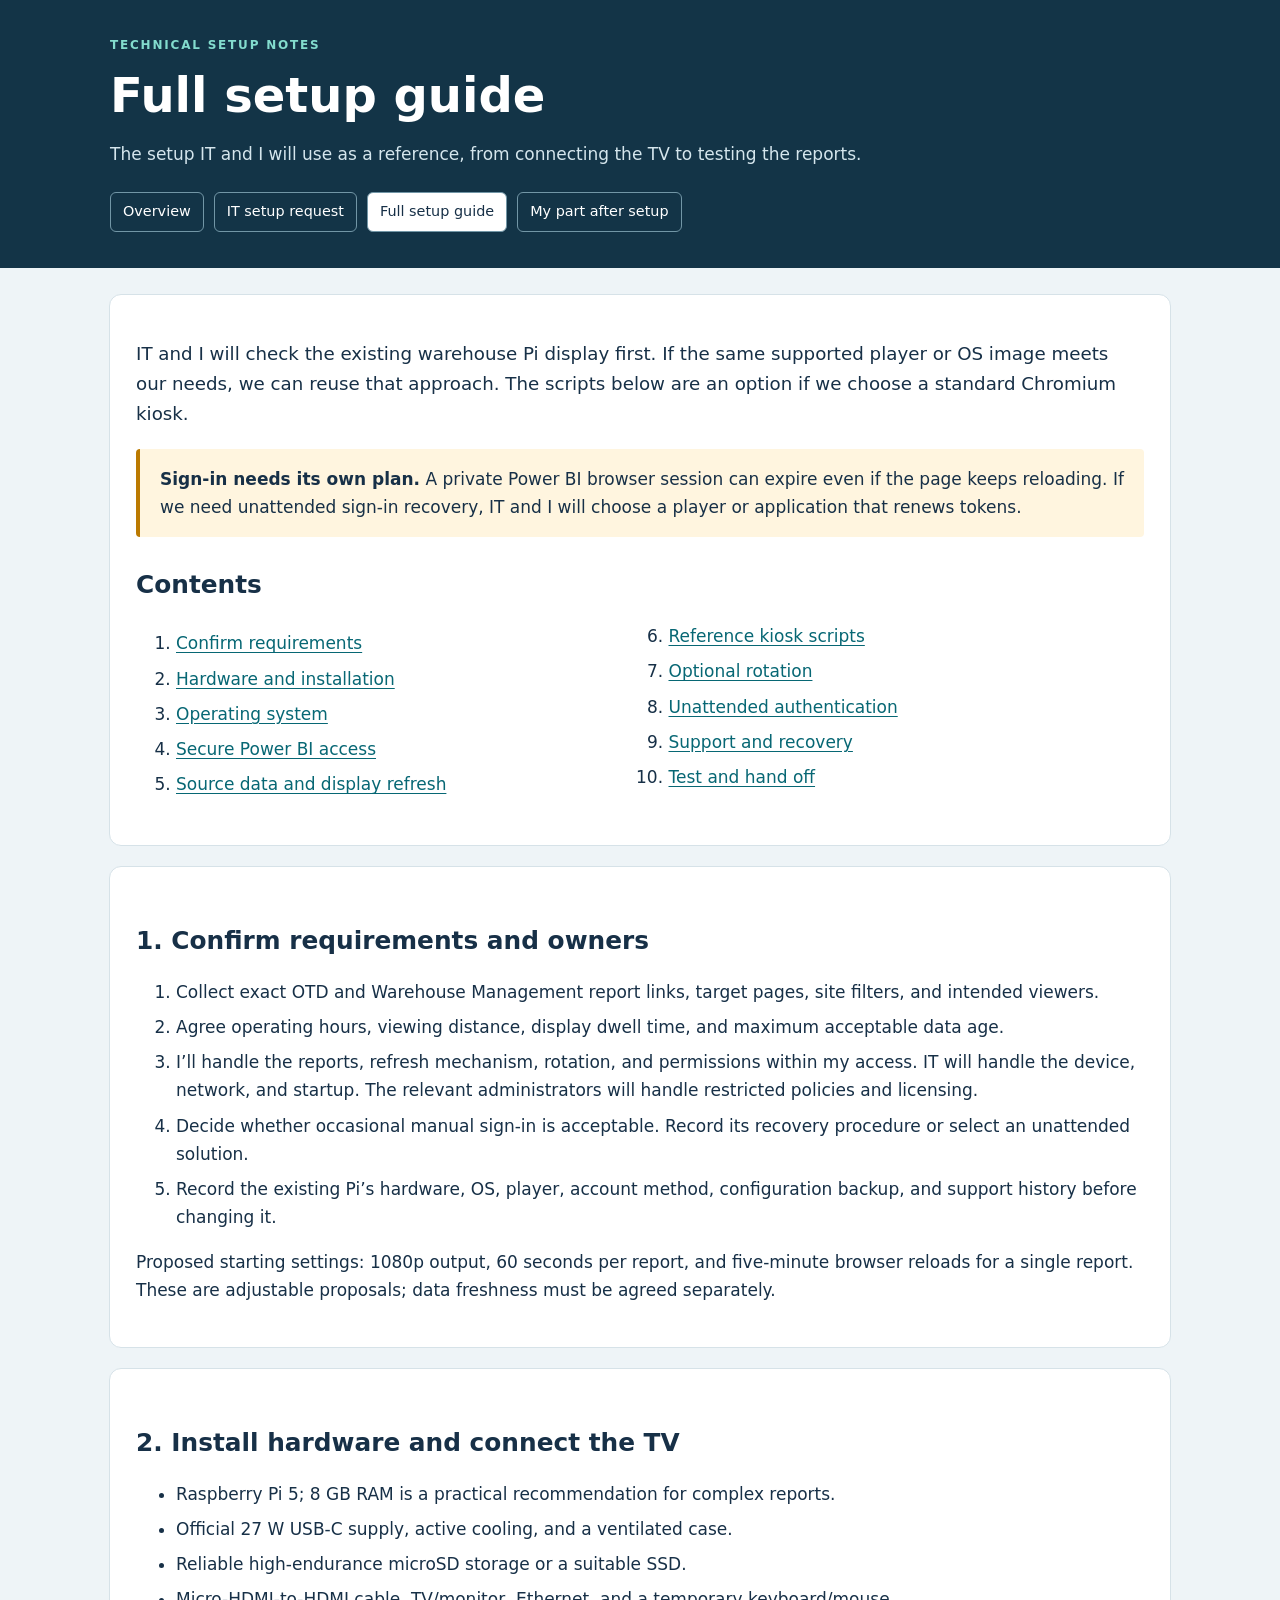
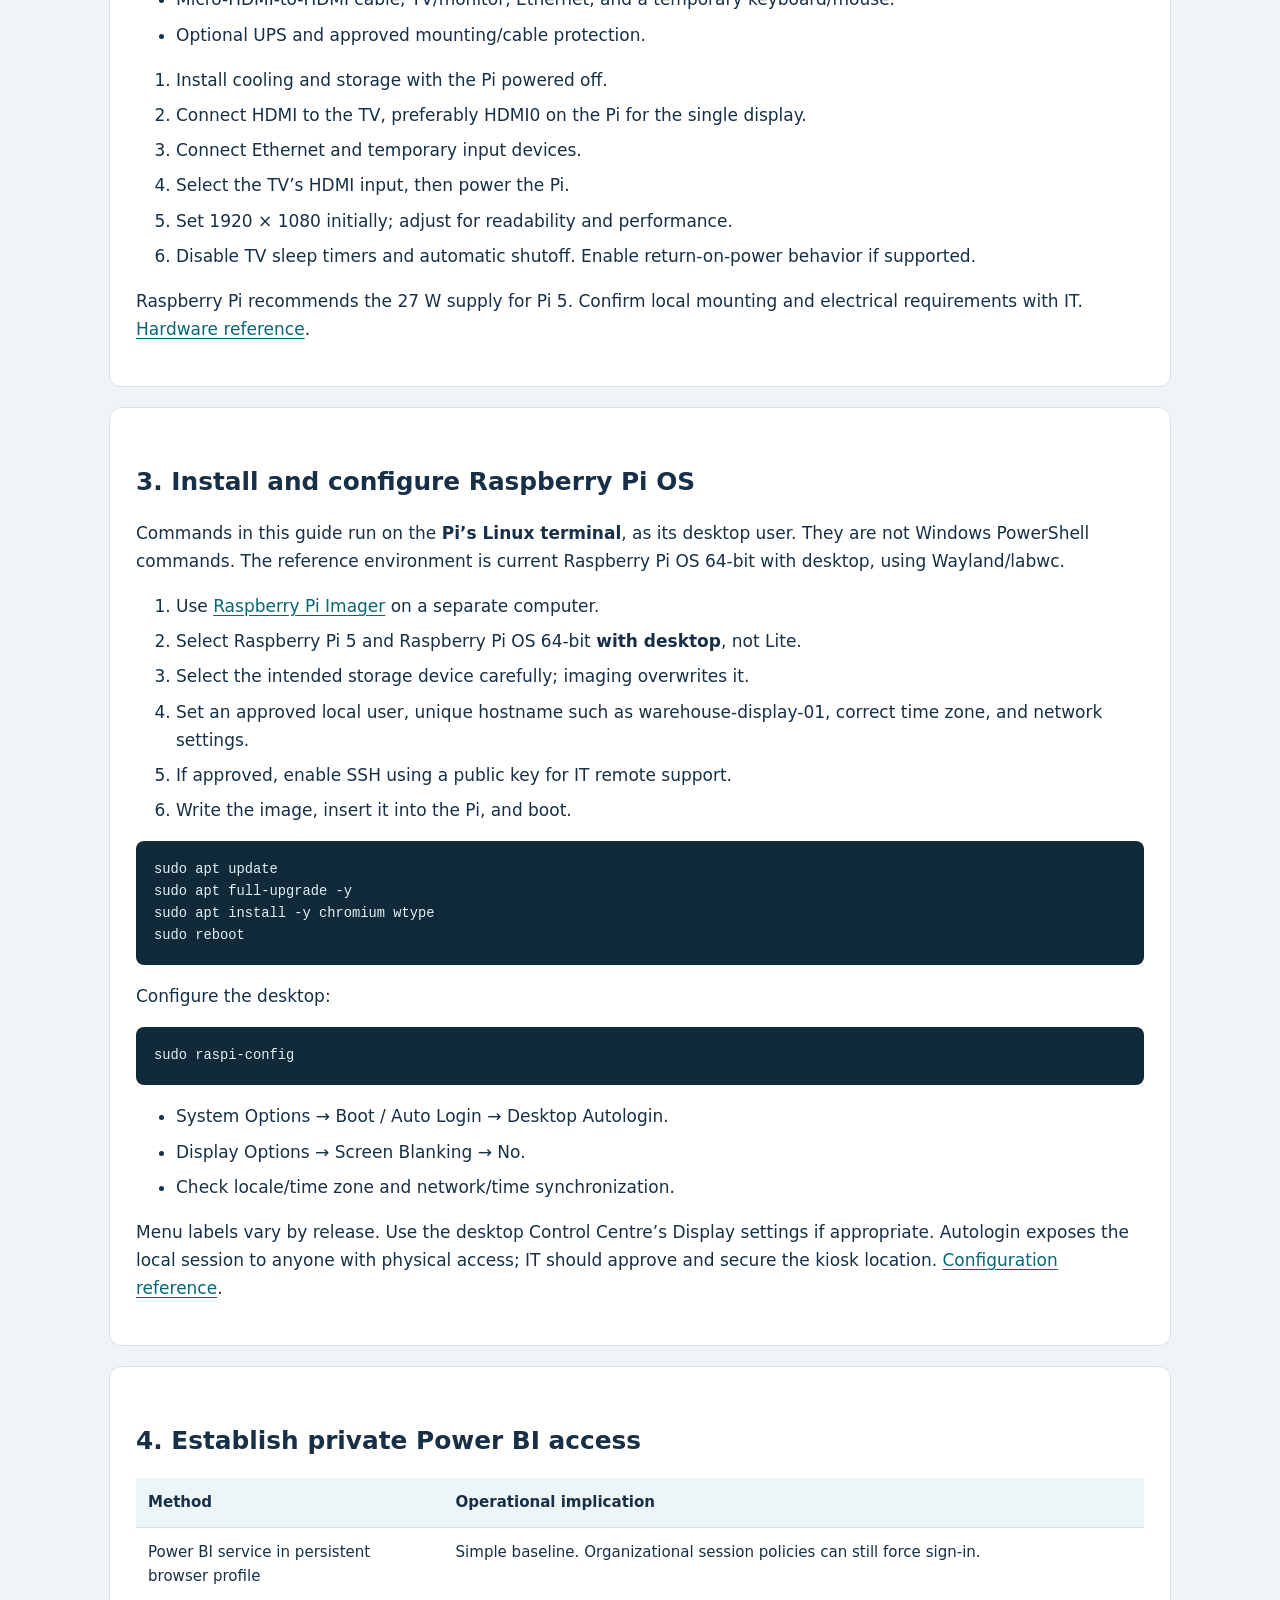
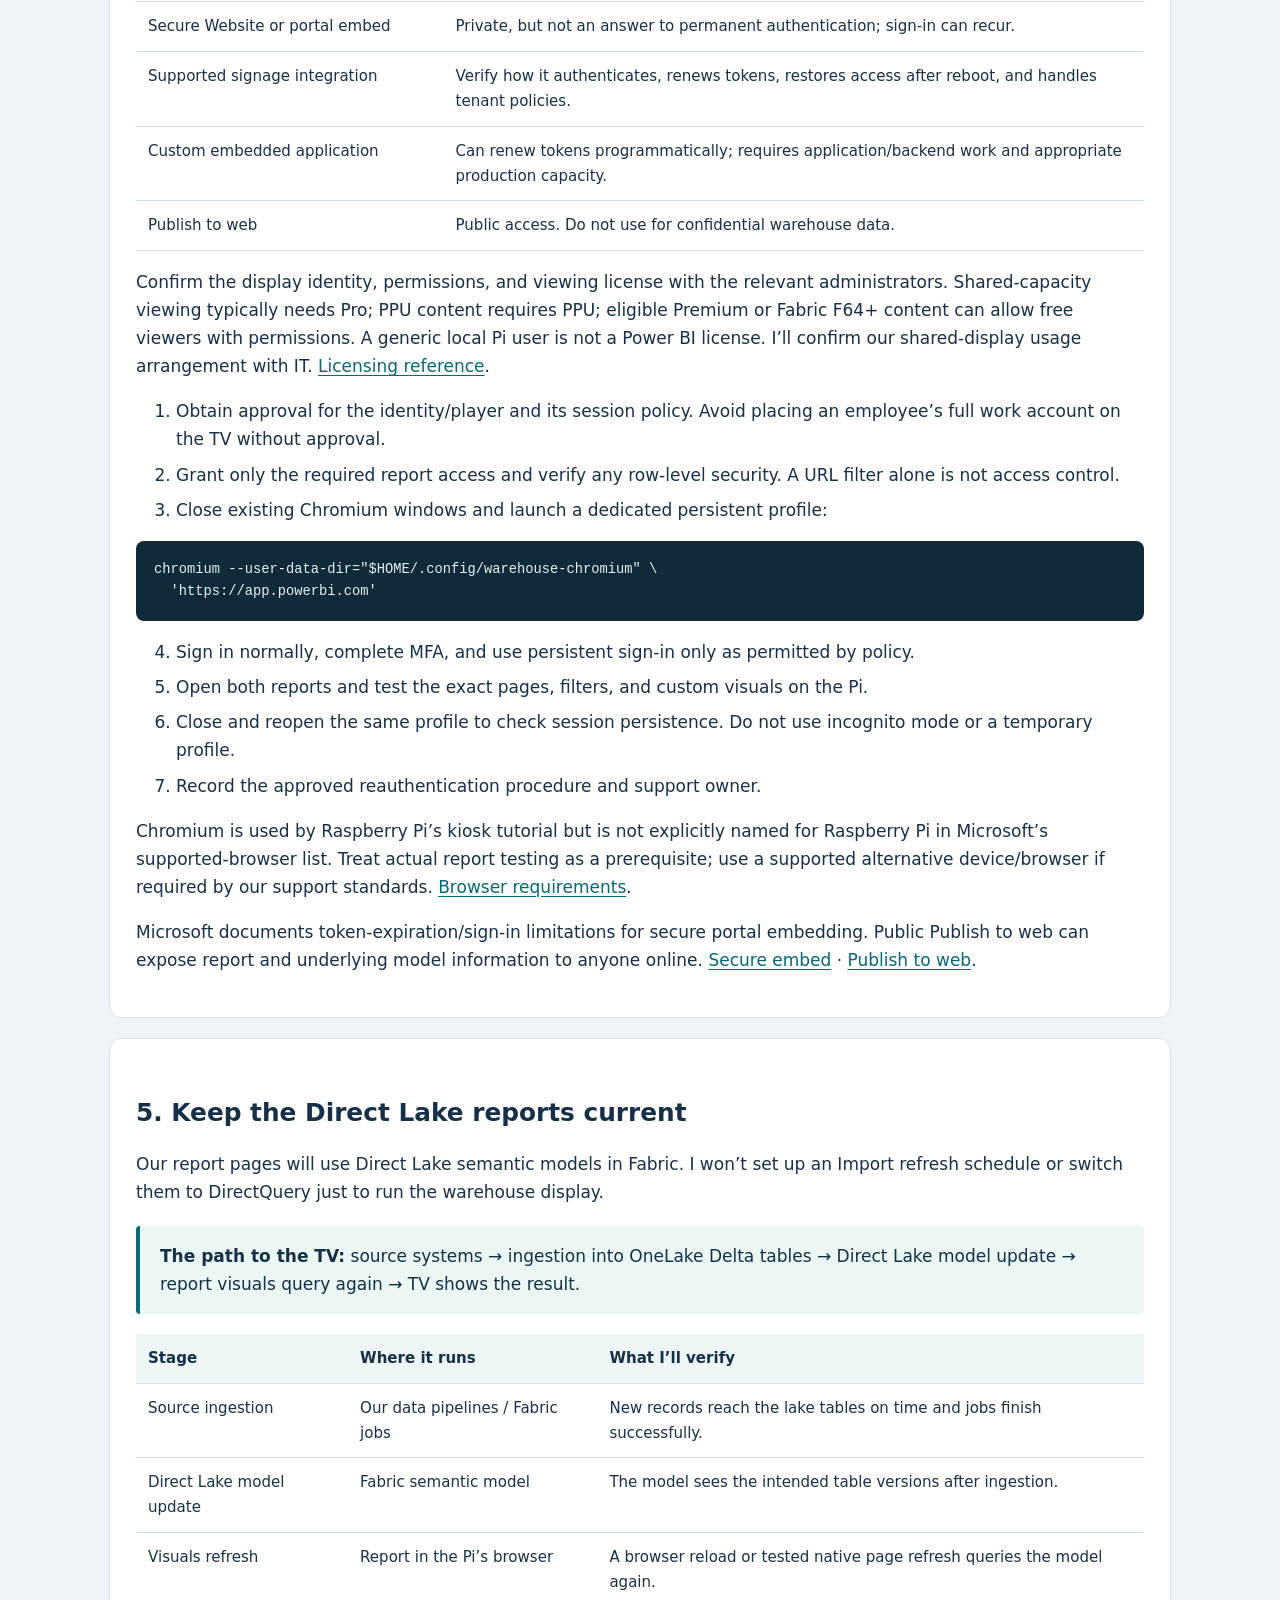
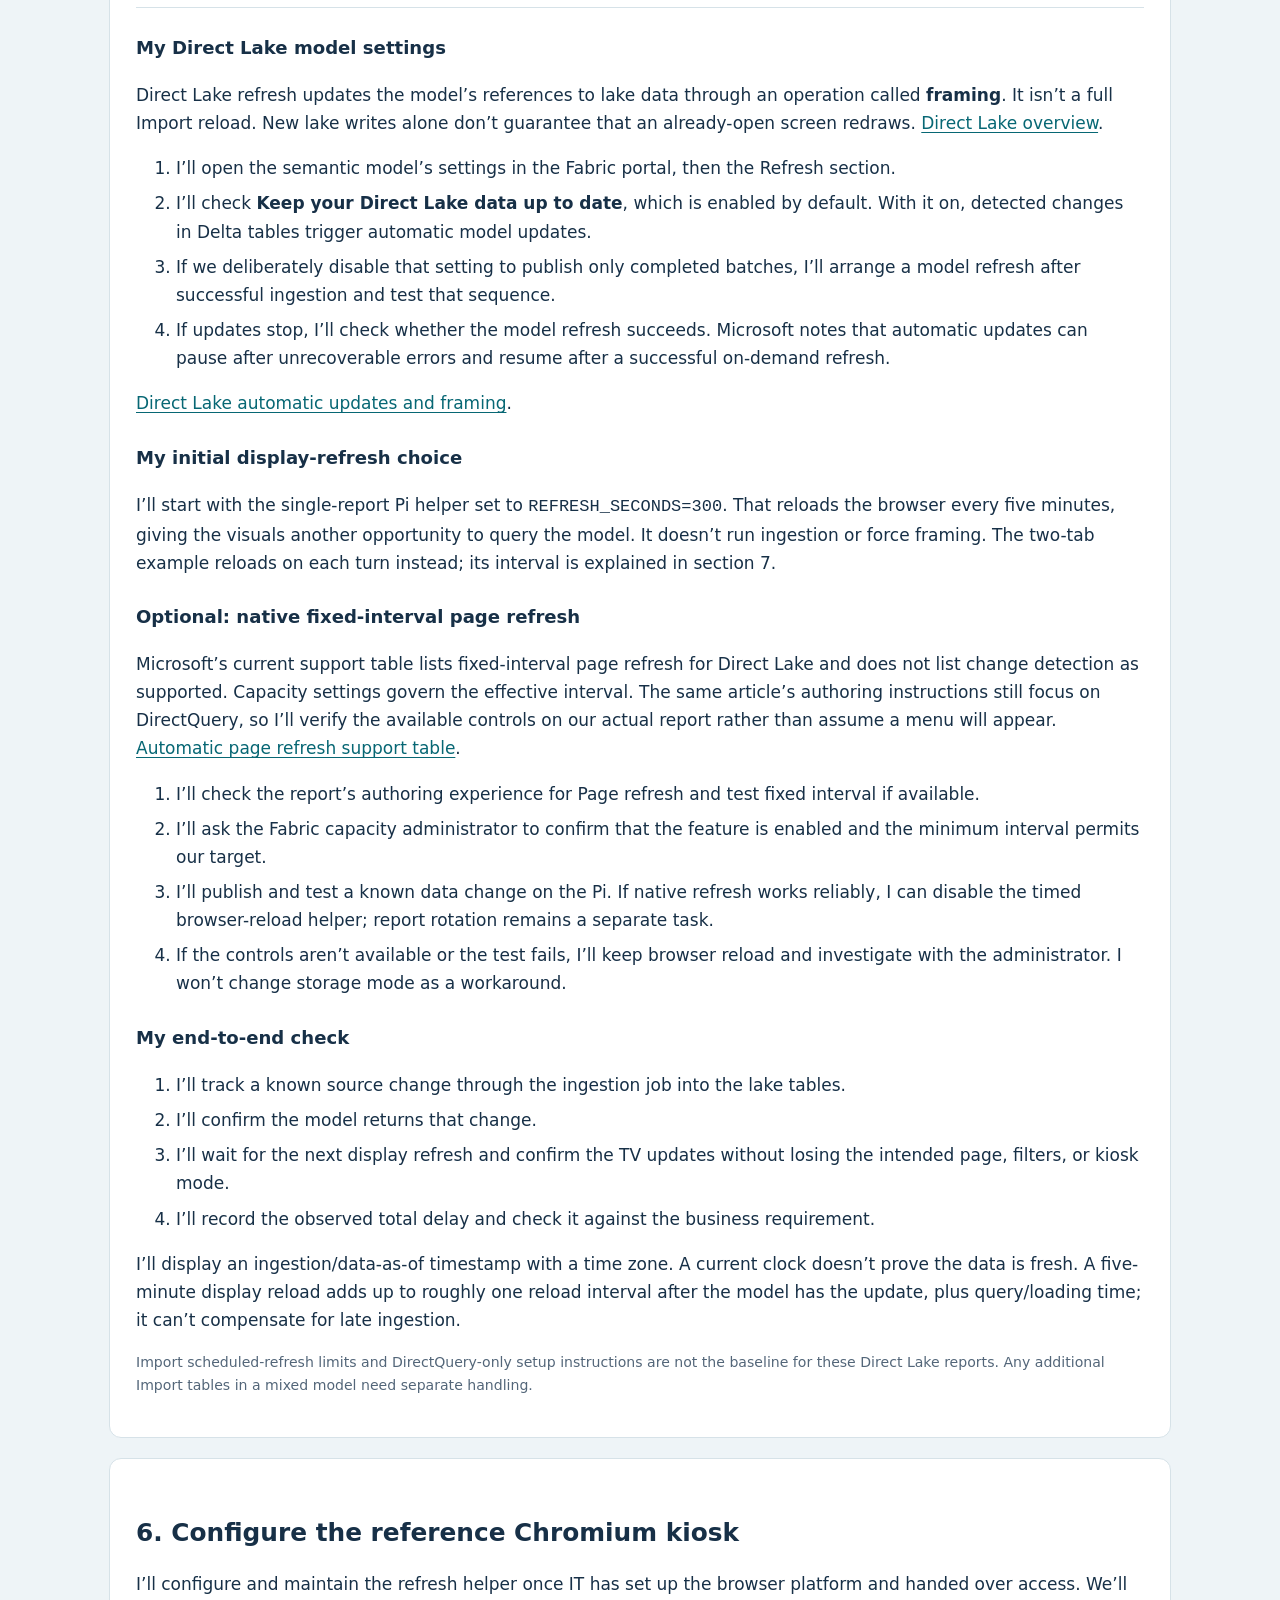
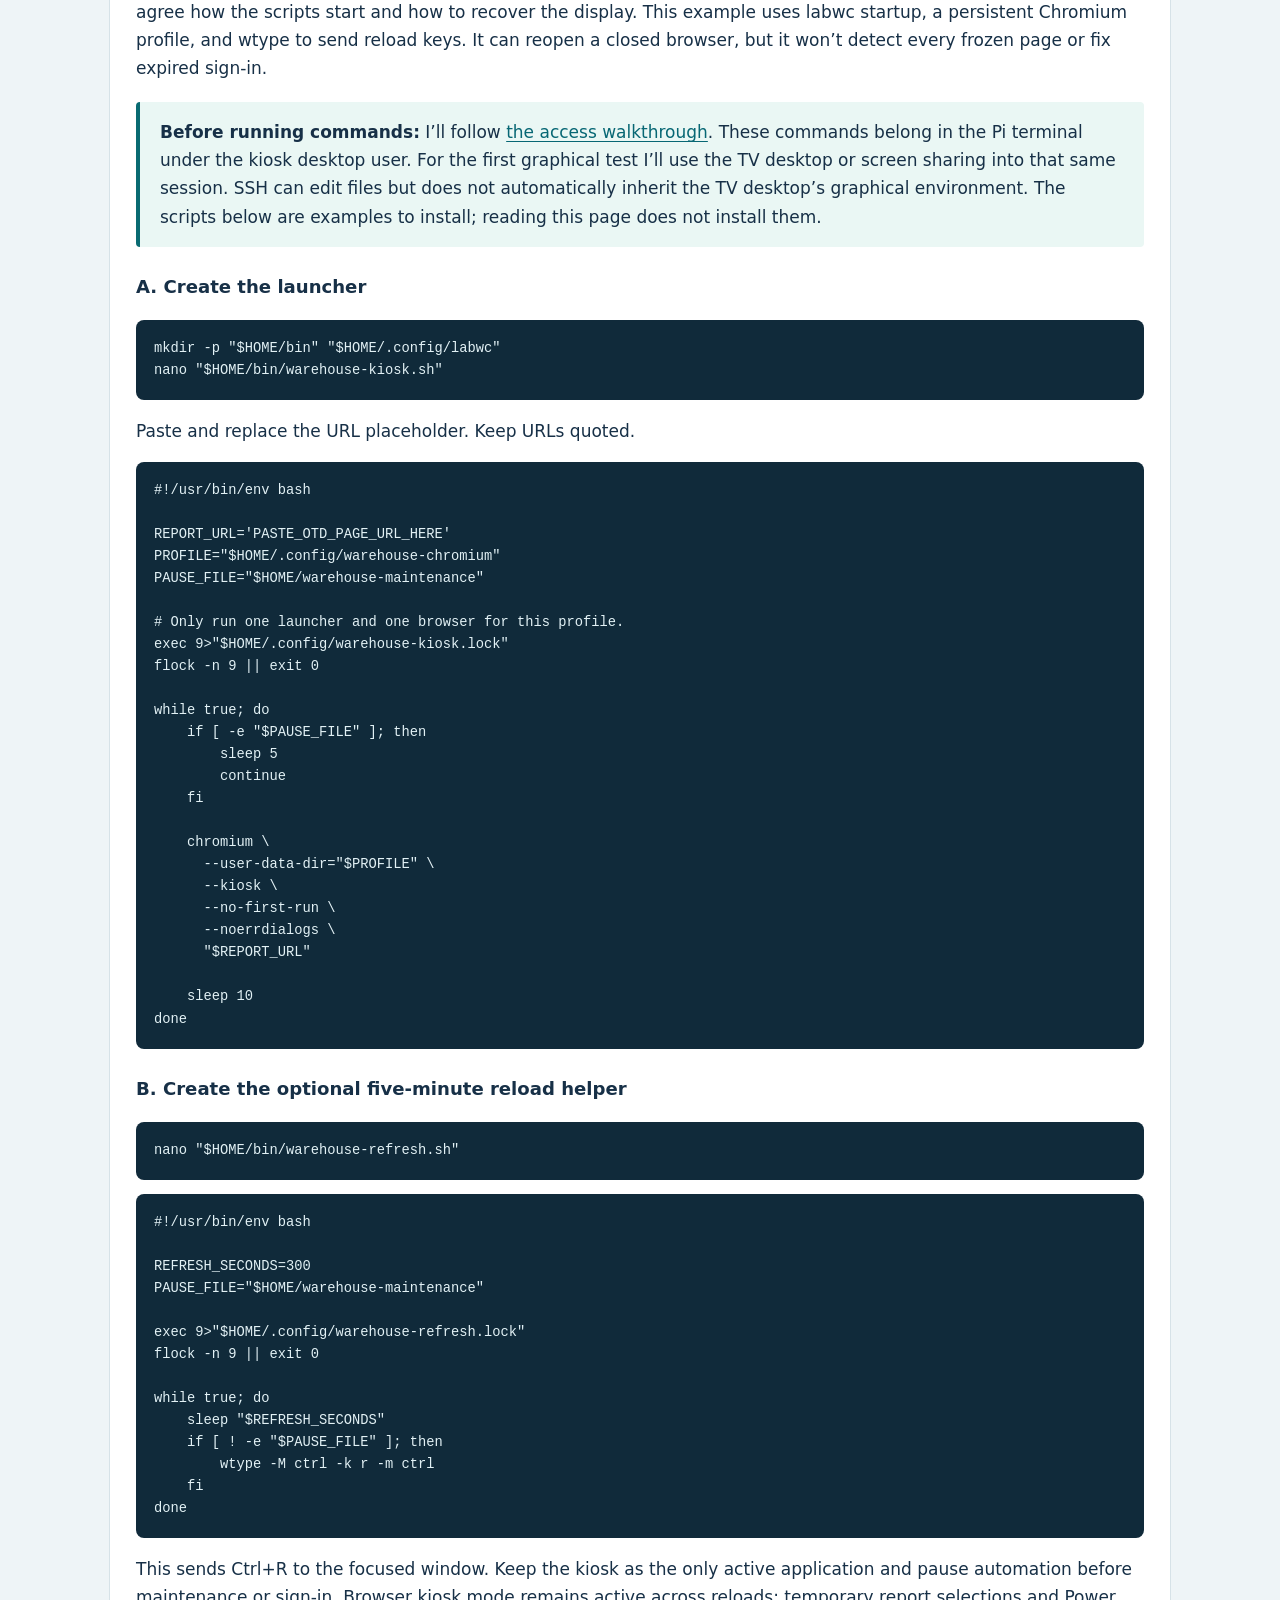
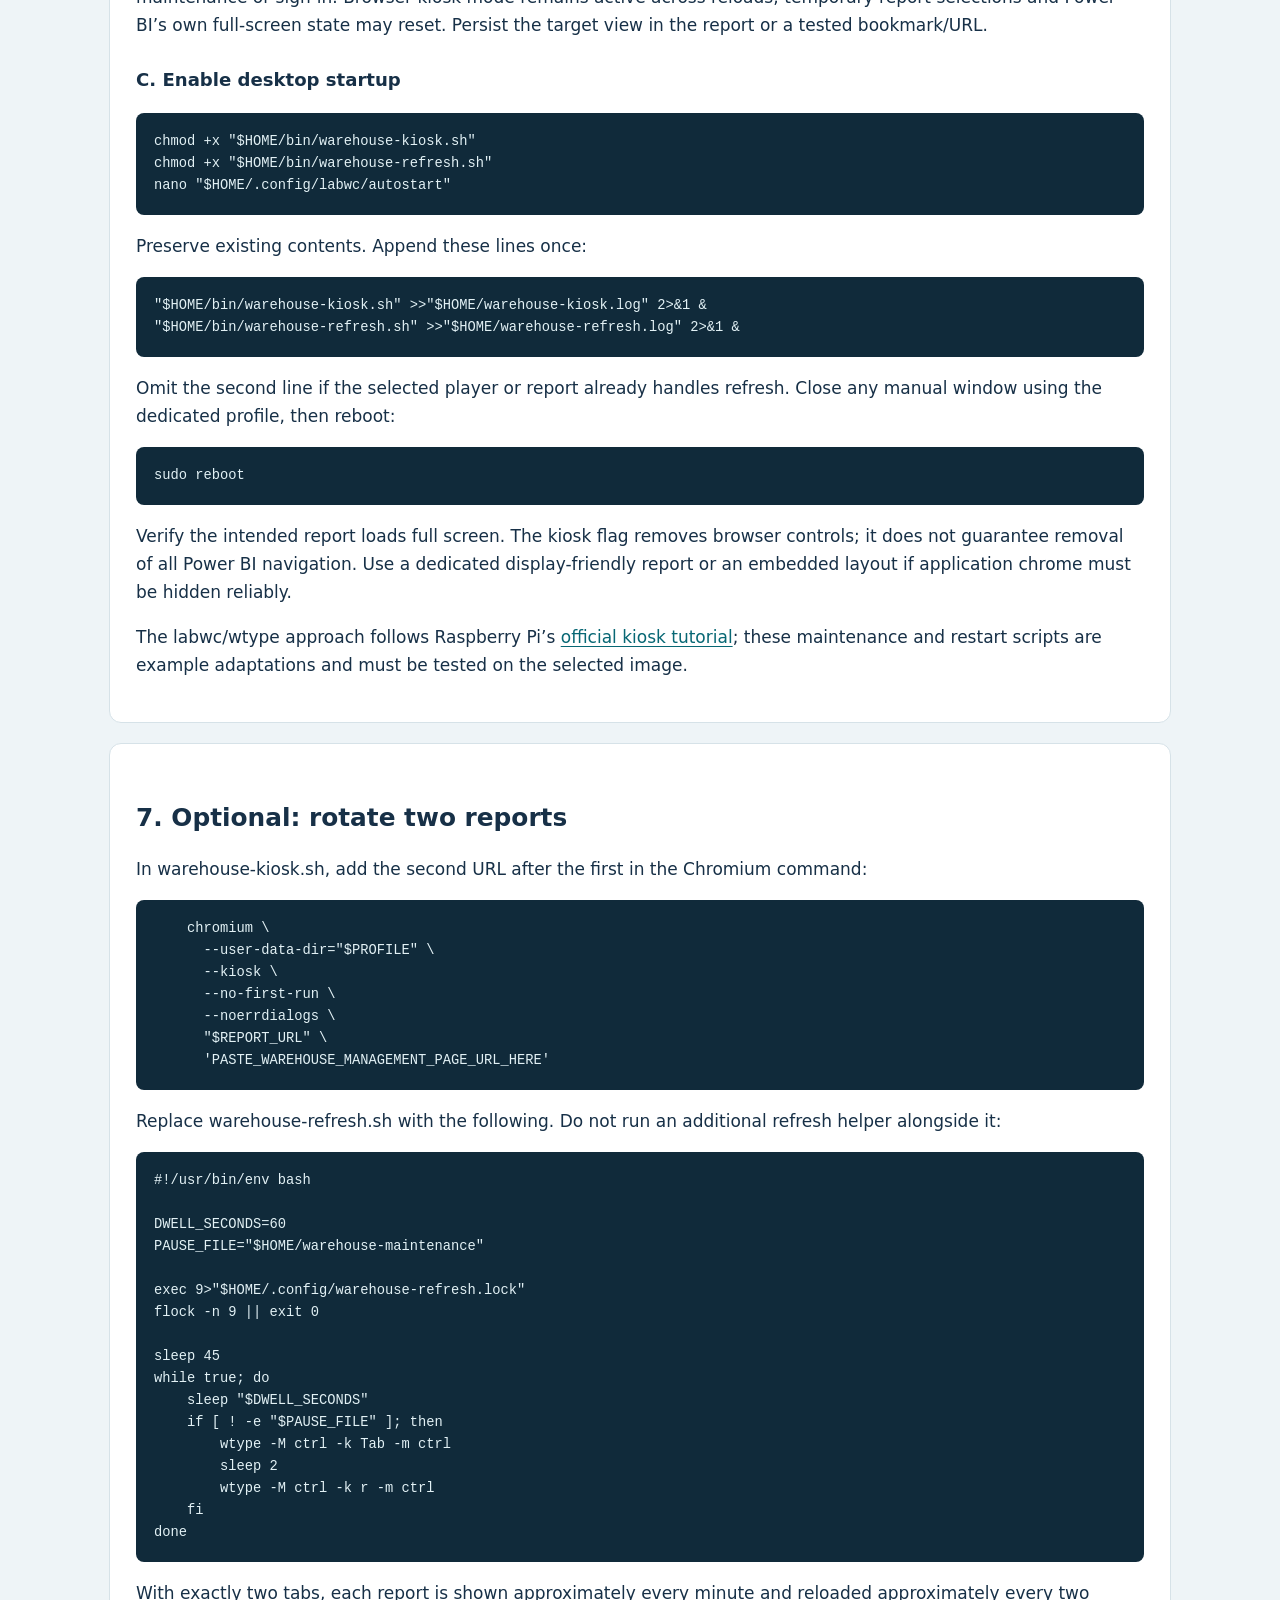
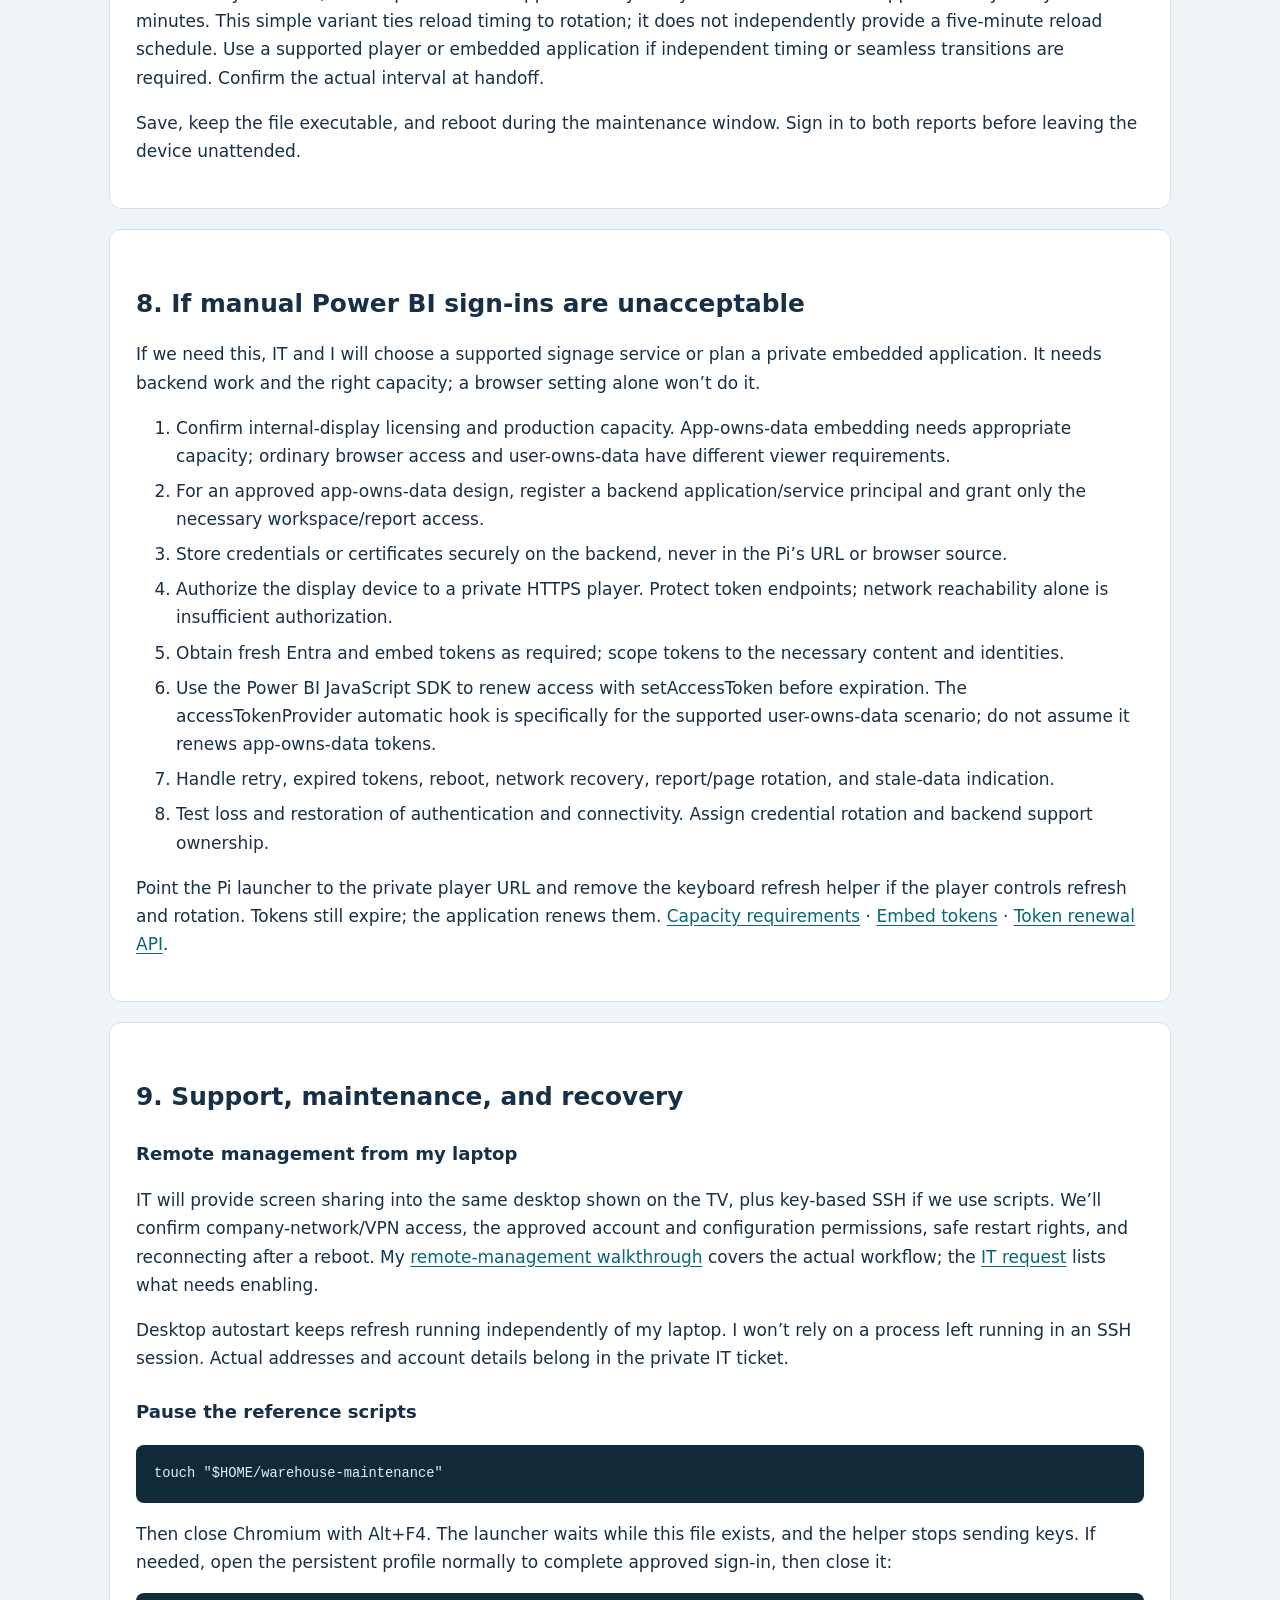
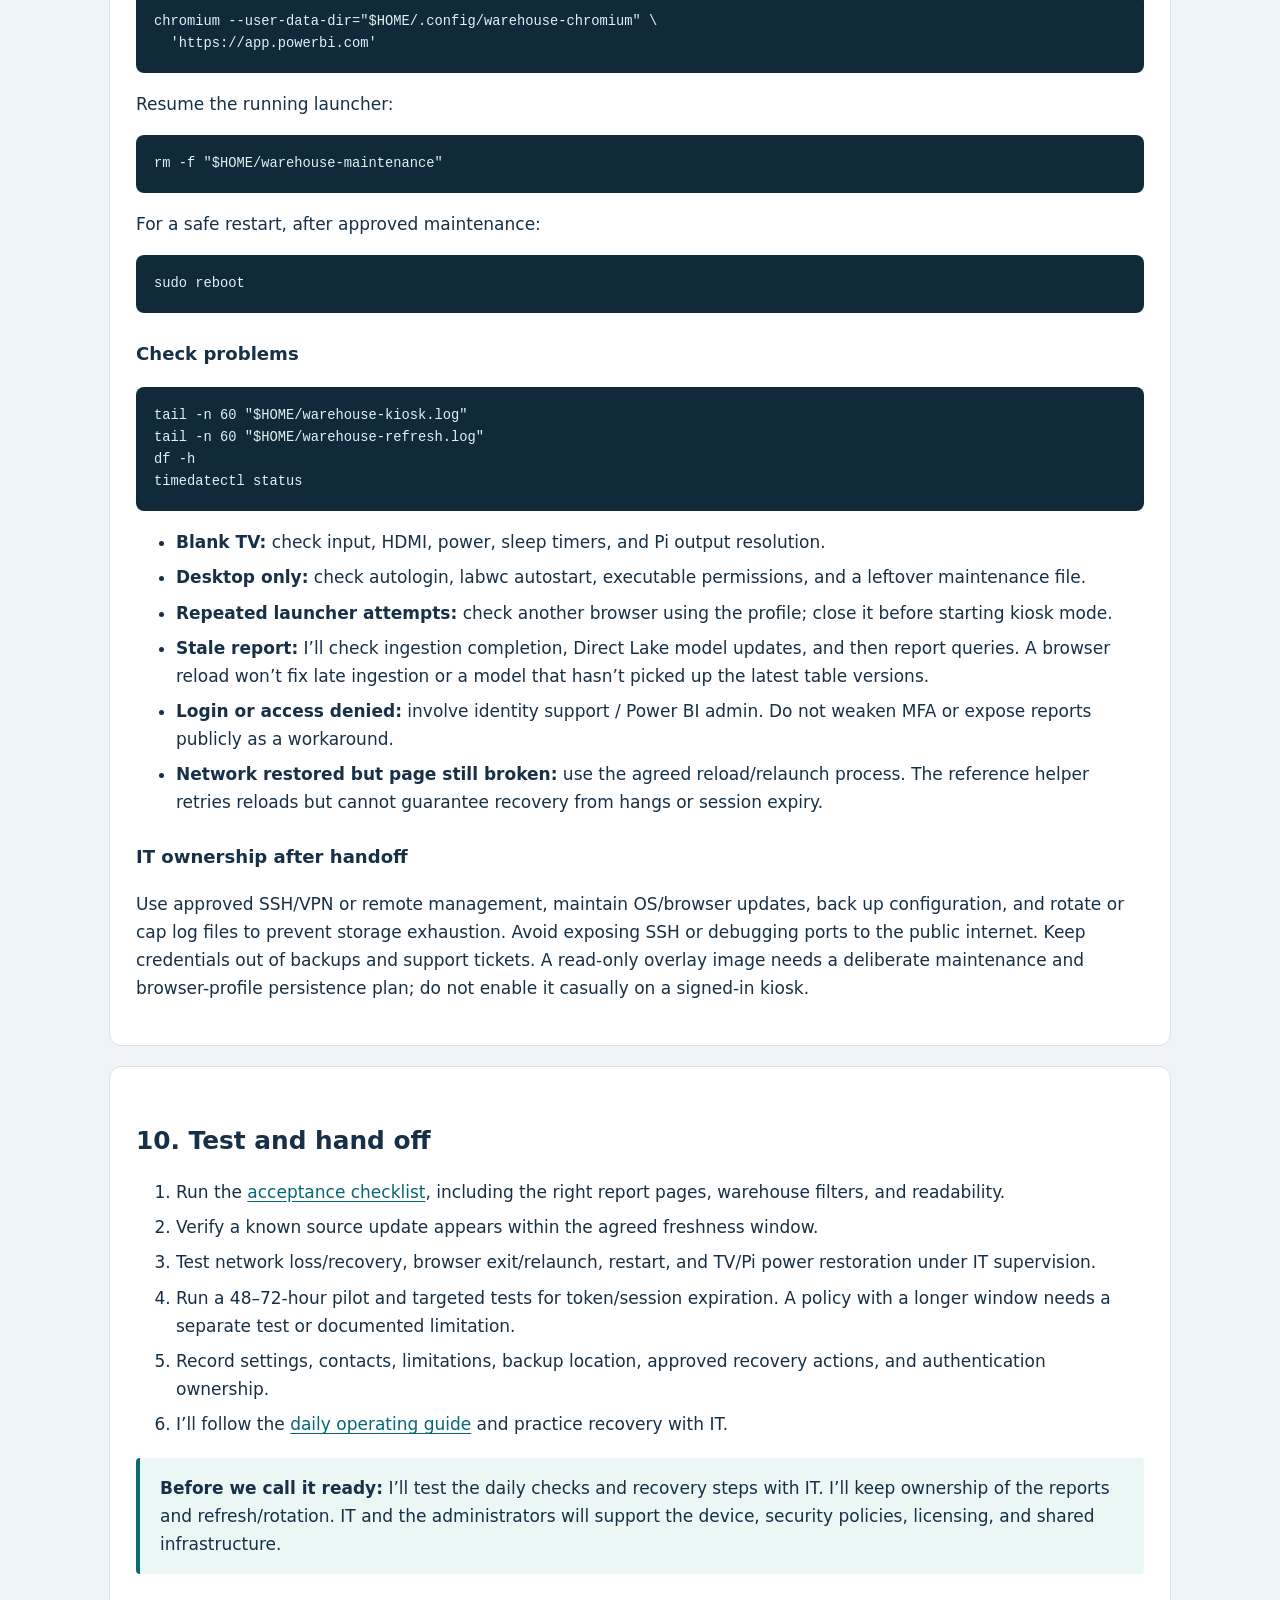
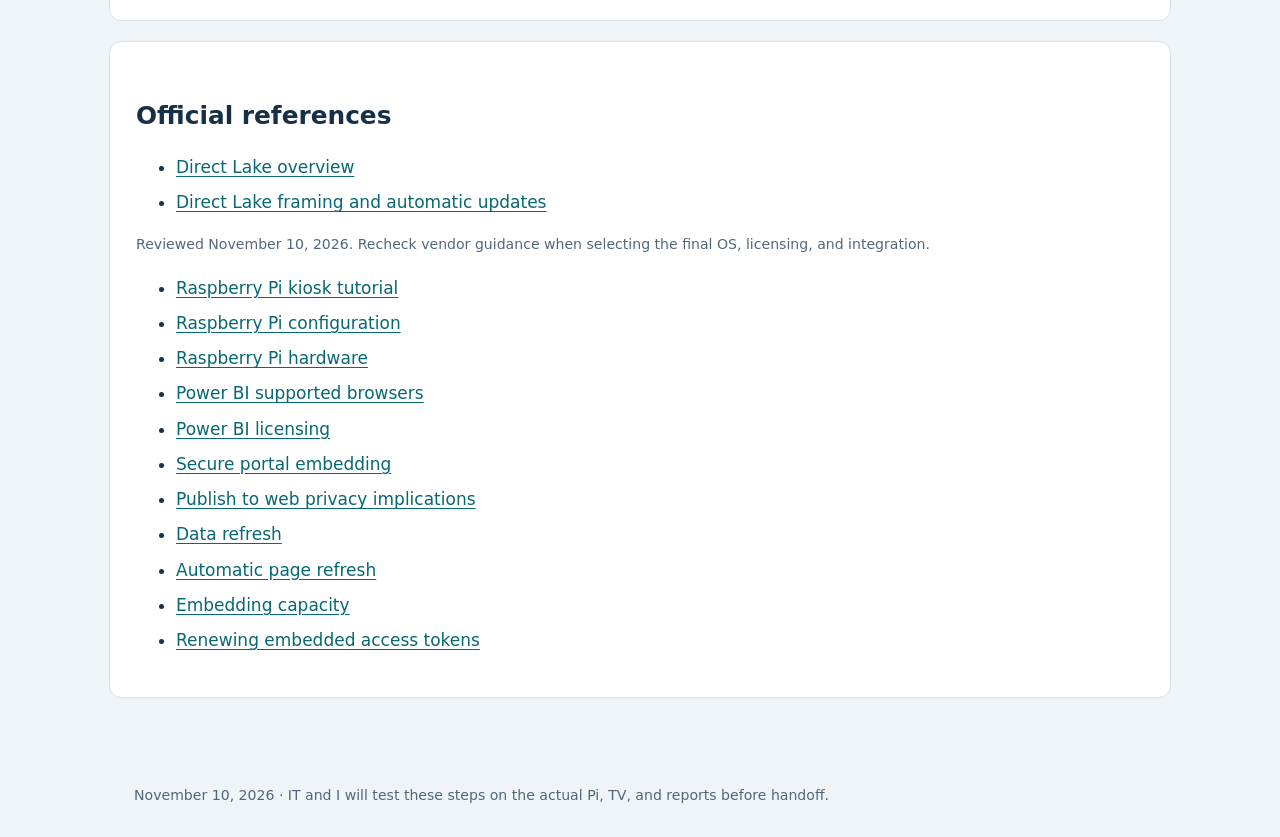
==== commit 28bcad26: "Update warehouse report refresh guidance for Direct Lake" ====
--- a/full-setup.html
+++ b/full-setup.html
@@ -9,7 +9,7 @@
 sudo reboot</code></pre><p>Configure the desktop:</p><pre><code>sudo raspi-config</code></pre><ul><li>System Options → Boot / Auto Login → Desktop Autologin.</li><li>Display Options → Screen Blanking → No.</li><li>Check locale/time zone and network/time synchronization.</li></ul><p>Menu labels vary by release. Use the desktop Control Centre’s Display settings if appropriate. Autologin exposes the local session to anyone with physical access; IT should approve and secure the kiosk location. <a href="https://www.raspberrypi.com/documentation/computers/configuration.html">Configuration reference</a>.</p></article>
 <article id="access"><h2>4. Establish private Power BI access</h2><div class="table-wrap"><table><thead><tr><th>Method</th><th>Operational implication</th></tr></thead><tbody><tr><td>Power BI service in persistent browser profile</td><td>Simple baseline. Organizational session policies can still force sign-in.</td></tr><tr><td>Secure Website or portal embed</td><td>Private, but not an answer to permanent authentication; sign-in can recur.</td></tr><tr><td>Supported signage integration</td><td>Verify how it authenticates, renews tokens, restores access after reboot, and handles tenant policies.</td></tr><tr><td>Custom embedded application</td><td>Can renew tokens programmatically; requires application/backend work and appropriate production capacity.</td></tr><tr><td>Publish to web</td><td>Public access. Do not use for confidential warehouse data.</td></tr></tbody></table></div><p>Confirm the display identity, permissions, and viewing license with the relevant administrators. Shared-capacity viewing typically needs Pro; PPU content requires PPU; eligible Premium or Fabric F64+ content can allow free viewers with permissions. A generic local Pi user is not a Power BI license. I’ll confirm our shared-display usage arrangement with IT. <a href="https://learn.microsoft.com/en-us/power-bi/fundamentals/service-features-license-type">Licensing reference</a>.</p><ol><li>Obtain approval for the identity/player and its session policy. Avoid placing an employee’s full work account on the TV without approval.</li><li>Grant only the required report access and verify any row-level security. A URL filter alone is not access control.</li><li>Close existing Chromium windows and launch a dedicated persistent profile:</li></ol><pre><code>chromium --user-data-dir="$HOME/.config/warehouse-chromium" \
   'https://app.powerbi.com'</code></pre><ol start="4"><li>Sign in normally, complete MFA, and use persistent sign-in only as permitted by policy.</li><li>Open both reports and test the exact pages, filters, and custom visuals on the Pi.</li><li>Close and reopen the same profile to check session persistence. Do not use incognito mode or a temporary profile.</li><li>Record the approved reauthentication procedure and support owner.</li></ol><p>Chromium is used by Raspberry Pi’s kiosk tutorial but is not explicitly named for Raspberry Pi in Microsoft’s supported-browser list. Treat actual report testing as a prerequisite; use a supported alternative device/browser if required by our support standards. <a href="https://learn.microsoft.com/en-us/power-bi/fundamentals/power-bi-browsers">Browser requirements</a>.</p><p>Microsoft documents token-expiration/sign-in limitations for secure portal embedding. Public Publish to web can expose report and underlying model information to anyone online. <a href="https://learn.microsoft.com/en-us/power-bi/collaborate-share/service-embed-secure">Secure embed</a> · <a href="https://learn.microsoft.com/en-us/power-bi/collaborate-share/service-publish-to-web">Publish to web</a>.</p></article>
-<article id="data"><h2>5. Configure real data freshness</h2><div class="table-wrap"><table><thead><tr><th>Refresh</th><th>Owner</th><th>What it accomplishes</th></tr></thead><tbody><tr><td>Browser reload</td><td>Me, using the agreed player/scripts</td><td>Reloads the report using data available to Power BI. Does not import new source data.</td></tr><tr><td>Import-model refresh</td><td>Me; administrators support infrastructure</td><td>Loads updated source records into the semantic model.</td></tr><tr><td>Automatic page refresh</td><td>Me / capacity administrator for restricted settings</td><td>Requeries supported data sources while the report page is displayed.</td></tr></tbody></table></div><h3>Import reports</h3><ol><li>In the Power BI service, open workspace → semantic model → Settings.</li><li>Configure source credentials and any required on-premises gateway.</li><li>Set the refresh schedule for the required operating hours.</li><li>Check Refresh history and confirm a known source change appears in the report.</li></ol><p>Shared capacity allows up to eight scheduled refreshes daily; Premium scenarios support up to 48 scheduled time slots daily. Do not promise five-minute source freshness from five-minute browser reloads. <a href="https://learn.microsoft.com/en-us/power-bi/connect-data/refresh-data">Data refresh reference</a>.</p><h3>DirectQuery / supported automatic page refresh</h3><ol><li>In Power BI Desktop, select each intended page and enable Page refresh in page formatting.</li><li>Choose the interval, publish, and test the effective interval in the service.</li><li>Confirm applicable capacity settings with the administrator. Shared-capacity automatic page refresh has a 30-minute minimum; dedicated capacity and PPU have their own applicable settings.</li></ol><p>Import tables do not become live through automatic page refresh. If native page refresh meets the need, omit the browser refresh helper below to avoid unnecessary loading screens. <a href="https://learn.microsoft.com/en-us/power-bi/create-reports/desktop-automatic-page-refresh">Automatic page refresh reference</a>.</p><div class="note">I’ll add a visible “data as of” timestamp based on actual source/model freshness and label its time zone. A clock showing the current time doesn’t prove the numbers are current.</div></article>
+<article id="data"><h2>5. Keep the Direct Lake reports current</h2><p>Our report pages will use Direct Lake semantic models in Fabric. I won’t set up an Import refresh schedule or switch them to DirectQuery just to run the warehouse display.</p><div class="note"><strong>The path to the TV:</strong> source systems → ingestion into OneLake Delta tables → Direct Lake model update → report visuals query again → TV shows the result.</div><div class="table-wrap"><table><thead><tr><th>Stage</th><th>Where it runs</th><th>What I’ll verify</th></tr></thead><tbody><tr><td>Source ingestion</td><td>Our data pipelines / Fabric jobs</td><td>New records reach the lake tables on time and jobs finish successfully.</td></tr><tr><td>Direct Lake model update</td><td>Fabric semantic model</td><td>The model sees the intended table versions after ingestion.</td></tr><tr><td>Visuals refresh</td><td>Report in the Pi’s browser</td><td>A browser reload or tested native page refresh queries the model again.</td></tr></tbody></table></div><h3>My Direct Lake model settings</h3><p>Direct Lake refresh updates the model’s references to lake data through an operation called <strong>framing</strong>. It isn’t a full Import reload. New lake writes alone don’t guarantee that an already-open screen redraws. <a href="https://learn.microsoft.com/en-us/fabric/fundamentals/direct-lake-overview">Direct Lake overview</a>.</p><ol><li>I’ll open the semantic model’s settings in the Fabric portal, then the Refresh section.</li><li>I’ll check <strong>Keep your Direct Lake data up to date</strong>, which is enabled by default. With it on, detected changes in Delta tables trigger automatic model updates.</li><li>If we deliberately disable that setting to publish only completed batches, I’ll arrange a model refresh after successful ingestion and test that sequence.</li><li>If updates stop, I’ll check whether the model refresh succeeds. Microsoft notes that automatic updates can pause after unrecoverable errors and resume after a successful on-demand refresh.</li></ol><p><a href="https://learn.microsoft.com/en-us/fabric/fundamentals/direct-lake-how-it-works">Direct Lake automatic updates and framing</a>.</p><h3>My initial display-refresh choice</h3><p>I’ll start with the single-report Pi helper set to <code>REFRESH_SECONDS=300</code>. That reloads the browser every five minutes, giving the visuals another opportunity to query the model. It doesn’t run ingestion or force framing. The two-tab example reloads on each turn instead; its interval is explained in section 7.</p><h3>Optional: native fixed-interval page refresh</h3><p>Microsoft’s current support table lists fixed-interval page refresh for Direct Lake and does not list change detection as supported. Capacity settings govern the effective interval. The same article’s authoring instructions still focus on DirectQuery, so I’ll verify the available controls on our actual report rather than assume a menu will appear. <a href="https://learn.microsoft.com/en-us/power-bi/create-reports/desktop-automatic-page-refresh">Automatic page refresh support table</a>.</p><ol><li>I’ll check the report’s authoring experience for Page refresh and test fixed interval if available.</li><li>I’ll ask the Fabric capacity administrator to confirm that the feature is enabled and the minimum interval permits our target.</li><li>I’ll publish and test a known data change on the Pi. If native refresh works reliably, I can disable the timed browser-reload helper; report rotation remains a separate task.</li><li>If the controls aren’t available or the test fails, I’ll keep browser reload and investigate with the administrator. I won’t change storage mode as a workaround.</li></ol><h3>My end-to-end check</h3><ol><li>I’ll track a known source change through the ingestion job into the lake tables.</li><li>I’ll confirm the model returns that change.</li><li>I’ll wait for the next display refresh and confirm the TV updates without losing the intended page, filters, or kiosk mode.</li><li>I’ll record the observed total delay and check it against the business requirement.</li></ol><p>I’ll display an ingestion/data-as-of timestamp with a time zone. A current clock doesn’t prove the data is fresh. A five-minute display reload adds up to roughly one reload interval after the model has the update, plus query/loading time; it can’t compensate for late ingestion.</p><p class="small">Import scheduled-refresh limits and DirectQuery-only setup instructions are not the baseline for these Direct Lake reports. Any additional Import tables in a mixed model need separate handling.</p></article>
 <article id="kiosk"><h2>6. Configure the reference Chromium kiosk</h2><p>I’ll configure and maintain the refresh helper once IT has set up the browser platform and handed over access. We’ll agree how the scripts start and how to recover the display. This example uses labwc startup, a persistent Chromium profile, and wtype to send reload keys. It can reopen a closed browser, but it won’t detect every frozen page or fix expired sign-in.</p><div class="note"><strong>Before running commands:</strong> I’ll follow <a href="my-part.html#access-the-pi">the access walkthrough</a>. These commands belong in the Pi terminal under the kiosk desktop user. For the first graphical test I’ll use the TV desktop or screen sharing into that same session. SSH can edit files but does not automatically inherit the TV desktop’s graphical environment. The scripts below are examples to install; reading this page does not install them.</div><h3>A. Create the launcher</h3><pre><code>mkdir -p "$HOME/bin" "$HOME/.config/labwc"
 nano "$HOME/bin/warehouse-kiosk.sh"</code></pre><p>Paste and replace the URL placeholder. Keep URLs quoted.</p><pre><code>#!/usr/bin/env bash
 
@@ -80,7 +80,7 @@
   'https://app.powerbi.com'</code></pre><p>Resume the running launcher:</p><pre><code>rm -f "$HOME/warehouse-maintenance"</code></pre><p>For a safe restart, after approved maintenance:</p><pre><code>sudo reboot</code></pre><h3>Check problems</h3><pre><code>tail -n 60 "$HOME/warehouse-kiosk.log"
 tail -n 60 "$HOME/warehouse-refresh.log"
 df -h
-timedatectl status</code></pre><ul><li><strong>Blank TV:</strong> check input, HDMI, power, sleep timers, and Pi output resolution.</li><li><strong>Desktop only:</strong> check autologin, labwc autostart, executable permissions, and a leftover maintenance file.</li><li><strong>Repeated launcher attempts:</strong> check another browser using the profile; close it before starting kiosk mode.</li><li><strong>Stale report:</strong> I’ll check model refresh and source data. Reloading alone won’t bring new records into an Import model.</li><li><strong>Login or access denied:</strong> involve identity support / Power BI admin. Do not weaken MFA or expose reports publicly as a workaround.</li><li><strong>Network restored but page still broken:</strong> use the agreed reload/relaunch process. The reference helper retries reloads but cannot guarantee recovery from hangs or session expiry.</li></ul><h3>IT ownership after handoff</h3><p>Use approved SSH/VPN or remote management, maintain OS/browser updates, back up configuration, and rotate or cap log files to prevent storage exhaustion. Avoid exposing SSH or debugging ports to the public internet. Keep credentials out of backups and support tickets. A read-only overlay image needs a deliberate maintenance and browser-profile persistence plan; do not enable it casually on a signed-in kiosk.</p></article>
+timedatectl status</code></pre><ul><li><strong>Blank TV:</strong> check input, HDMI, power, sleep timers, and Pi output resolution.</li><li><strong>Desktop only:</strong> check autologin, labwc autostart, executable permissions, and a leftover maintenance file.</li><li><strong>Repeated launcher attempts:</strong> check another browser using the profile; close it before starting kiosk mode.</li><li><strong>Stale report:</strong> I’ll check ingestion completion, Direct Lake model updates, and then report queries. A browser reload won’t fix late ingestion or a model that hasn’t picked up the latest table versions.</li><li><strong>Login or access denied:</strong> involve identity support / Power BI admin. Do not weaken MFA or expose reports publicly as a workaround.</li><li><strong>Network restored but page still broken:</strong> use the agreed reload/relaunch process. The reference helper retries reloads but cannot guarantee recovery from hangs or session expiry.</li></ul><h3>IT ownership after handoff</h3><p>Use approved SSH/VPN or remote management, maintain OS/browser updates, back up configuration, and rotate or cap log files to prevent storage exhaustion. Avoid exposing SSH or debugging ports to the public internet. Keep credentials out of backups and support tickets. A read-only overlay image needs a deliberate maintenance and browser-profile persistence plan; do not enable it casually on a signed-in kiosk.</p></article>
 <article id="acceptance"><h2>10. Test and hand off</h2><ol><li>Run the <a href="it-handoff.html">acceptance checklist</a>, including the right report pages, warehouse filters, and readability.</li><li>Verify a known source update appears within the agreed freshness window.</li><li>Test network loss/recovery, browser exit/relaunch, restart, and TV/Pi power restoration under IT supervision.</li><li>Run a 48–72-hour pilot and targeted tests for token/session expiration. A policy with a longer window needs a separate test or documented limitation.</li><li>Record settings, contacts, limitations, backup location, approved recovery actions, and authentication ownership.</li><li>I’ll follow the <a href="my-part.html">daily operating guide</a> and practice recovery with IT.</li></ol><div class="note"><strong>Before we call it ready:</strong> I’ll test the daily checks and recovery steps with IT. I’ll keep ownership of the reports and refresh/rotation. IT and the administrators will support the device, security policies, licensing, and shared infrastructure.</div></article>
-<article id="sources"><h2>Official references</h2><p class="small">Reviewed November 10, 2026. Recheck vendor guidance when selecting the final OS, licensing, and integration.</p><ul><li><a href="https://www.raspberrypi.com/tutorials/how-to-use-a-raspberry-pi-in-kiosk-mode/">Raspberry Pi kiosk tutorial</a></li><li><a href="https://www.raspberrypi.com/documentation/computers/configuration.html">Raspberry Pi configuration</a></li><li><a href="https://www.raspberrypi.com/documentation/computers/raspberry-pi.html">Raspberry Pi hardware</a></li><li><a href="https://learn.microsoft.com/en-us/power-bi/fundamentals/power-bi-browsers">Power BI supported browsers</a></li><li><a href="https://learn.microsoft.com/en-us/power-bi/fundamentals/service-features-license-type">Power BI licensing</a></li><li><a href="https://learn.microsoft.com/en-us/power-bi/collaborate-share/service-embed-secure">Secure portal embedding</a></li><li><a href="https://learn.microsoft.com/en-us/power-bi/collaborate-share/service-publish-to-web">Publish to web privacy implications</a></li><li><a href="https://learn.microsoft.com/en-us/power-bi/connect-data/refresh-data">Data refresh</a></li><li><a href="https://learn.microsoft.com/en-us/power-bi/create-reports/desktop-automatic-page-refresh">Automatic page refresh</a></li><li><a href="https://learn.microsoft.com/en-us/power-bi/developer/embedded/embedded-capacity">Embedding capacity</a></li><li><a href="https://learn.microsoft.com/en-us/javascript/api/overview/powerbi/refresh-token">Renewing embedded access tokens</a></li></ul></article>
+<article id="sources"><h2>Official references</h2><ul><li><a href="https://learn.microsoft.com/en-us/fabric/fundamentals/direct-lake-overview">Direct Lake overview</a></li><li><a href="https://learn.microsoft.com/en-us/fabric/fundamentals/direct-lake-how-it-works">Direct Lake framing and automatic updates</a></li></ul><p class="small">Reviewed November 10, 2026. Recheck vendor guidance when selecting the final OS, licensing, and integration.</p><ul><li><a href="https://www.raspberrypi.com/tutorials/how-to-use-a-raspberry-pi-in-kiosk-mode/">Raspberry Pi kiosk tutorial</a></li><li><a href="https://www.raspberrypi.com/documentation/computers/configuration.html">Raspberry Pi configuration</a></li><li><a href="https://www.raspberrypi.com/documentation/computers/raspberry-pi.html">Raspberry Pi hardware</a></li><li><a href="https://learn.microsoft.com/en-us/power-bi/fundamentals/power-bi-browsers">Power BI supported browsers</a></li><li><a href="https://learn.microsoft.com/en-us/power-bi/fundamentals/service-features-license-type">Power BI licensing</a></li><li><a href="https://learn.microsoft.com/en-us/power-bi/collaborate-share/service-embed-secure">Secure portal embedding</a></li><li><a href="https://learn.microsoft.com/en-us/power-bi/collaborate-share/service-publish-to-web">Publish to web privacy implications</a></li><li><a href="https://learn.microsoft.com/en-us/power-bi/connect-data/refresh-data">Data refresh</a></li><li><a href="https://learn.microsoft.com/en-us/power-bi/create-reports/desktop-automatic-page-refresh">Automatic page refresh</a></li><li><a href="https://learn.microsoft.com/en-us/power-bi/developer/embedded/embedded-capacity">Embedding capacity</a></li><li><a href="https://learn.microsoft.com/en-us/javascript/api/overview/powerbi/refresh-token">Renewing embedded access tokens</a></li></ul></article>
 </main><footer>November 10, 2026 · IT and I will test these steps on the actual Pi, TV, and reports before handoff.</footer></body></html>
